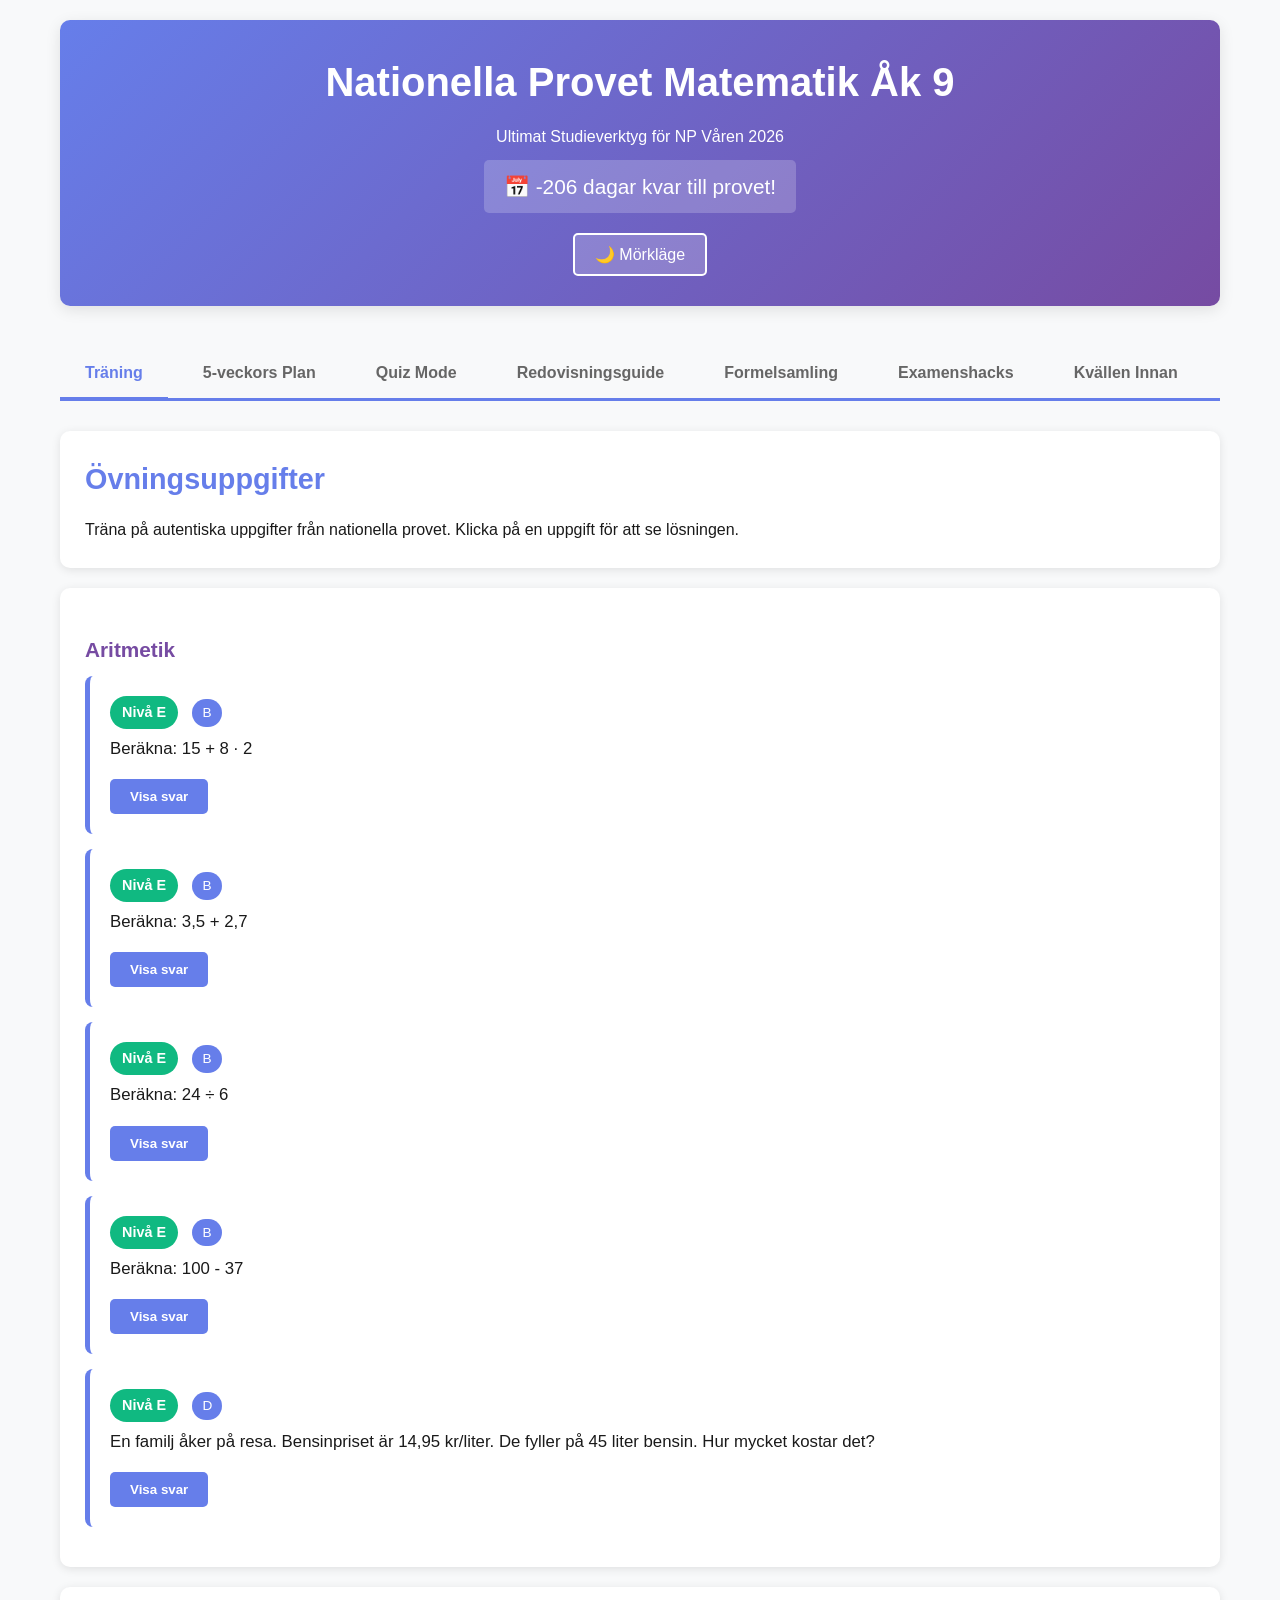
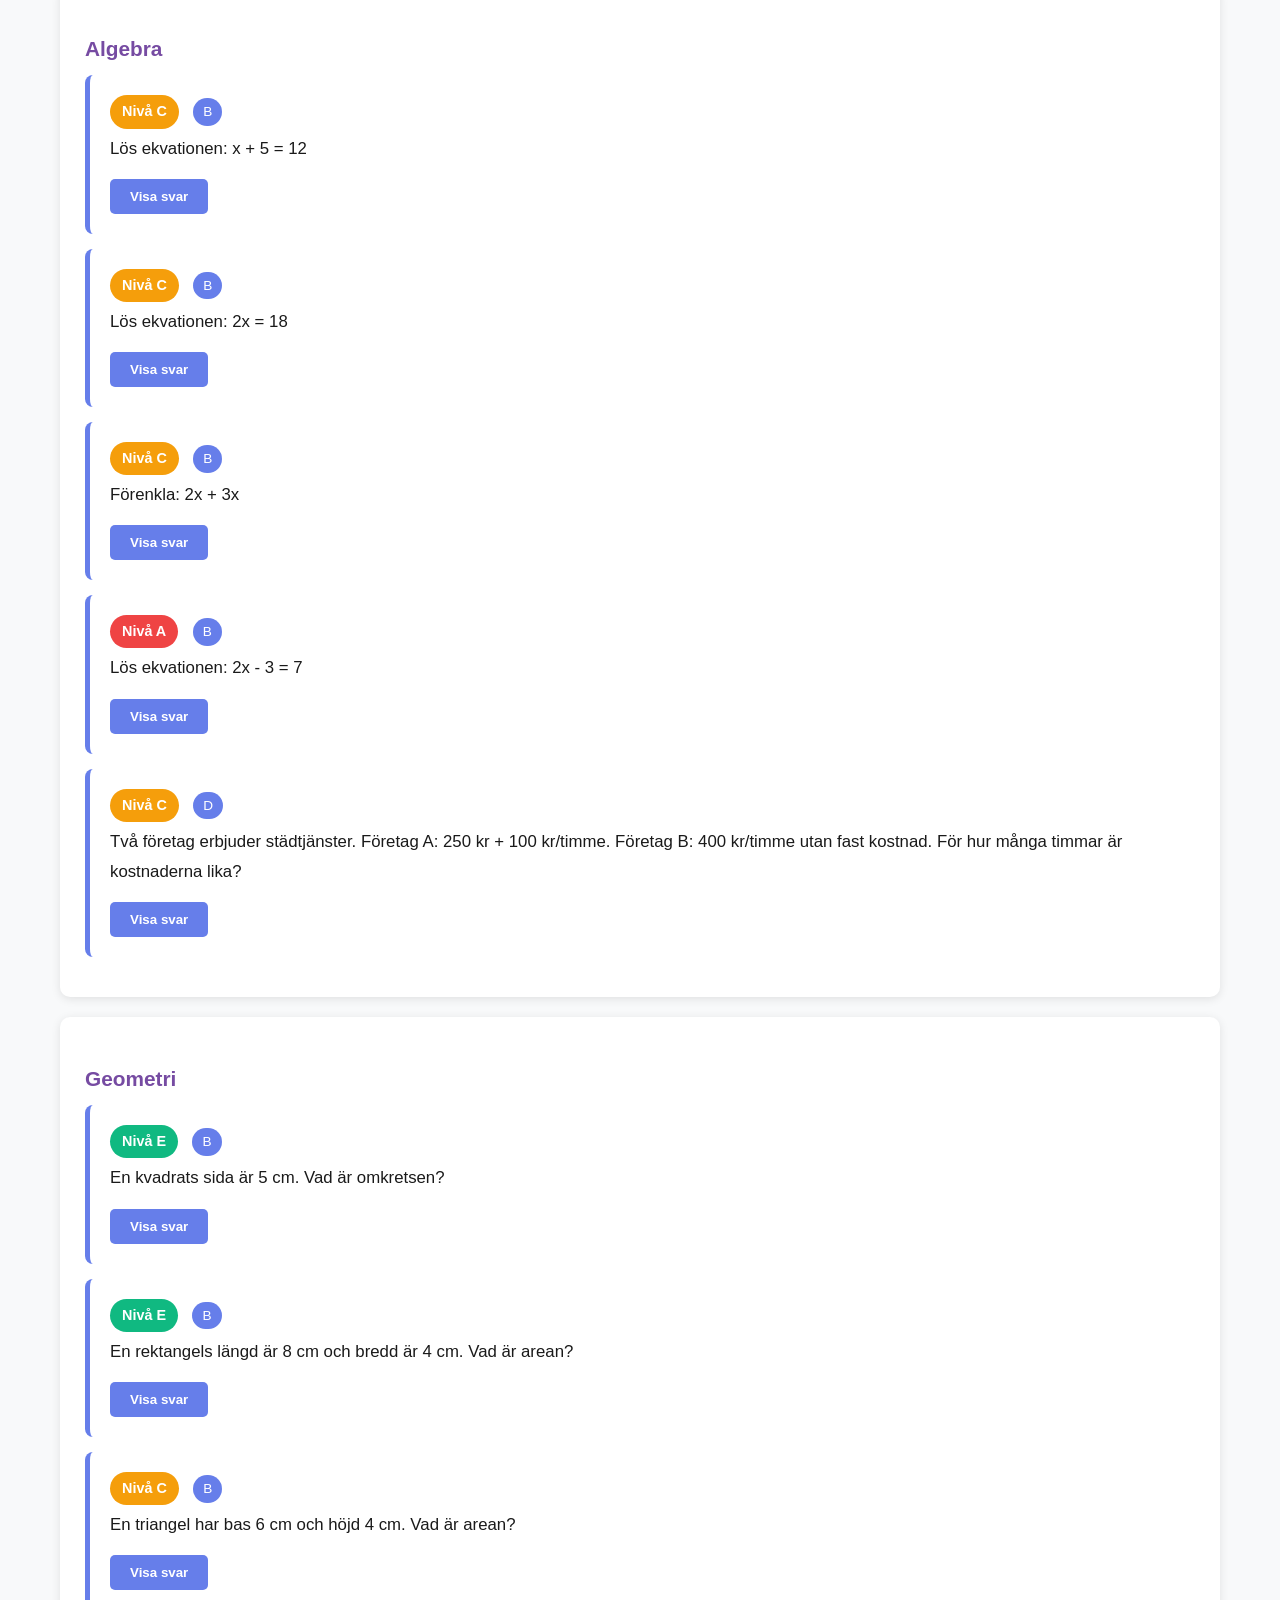
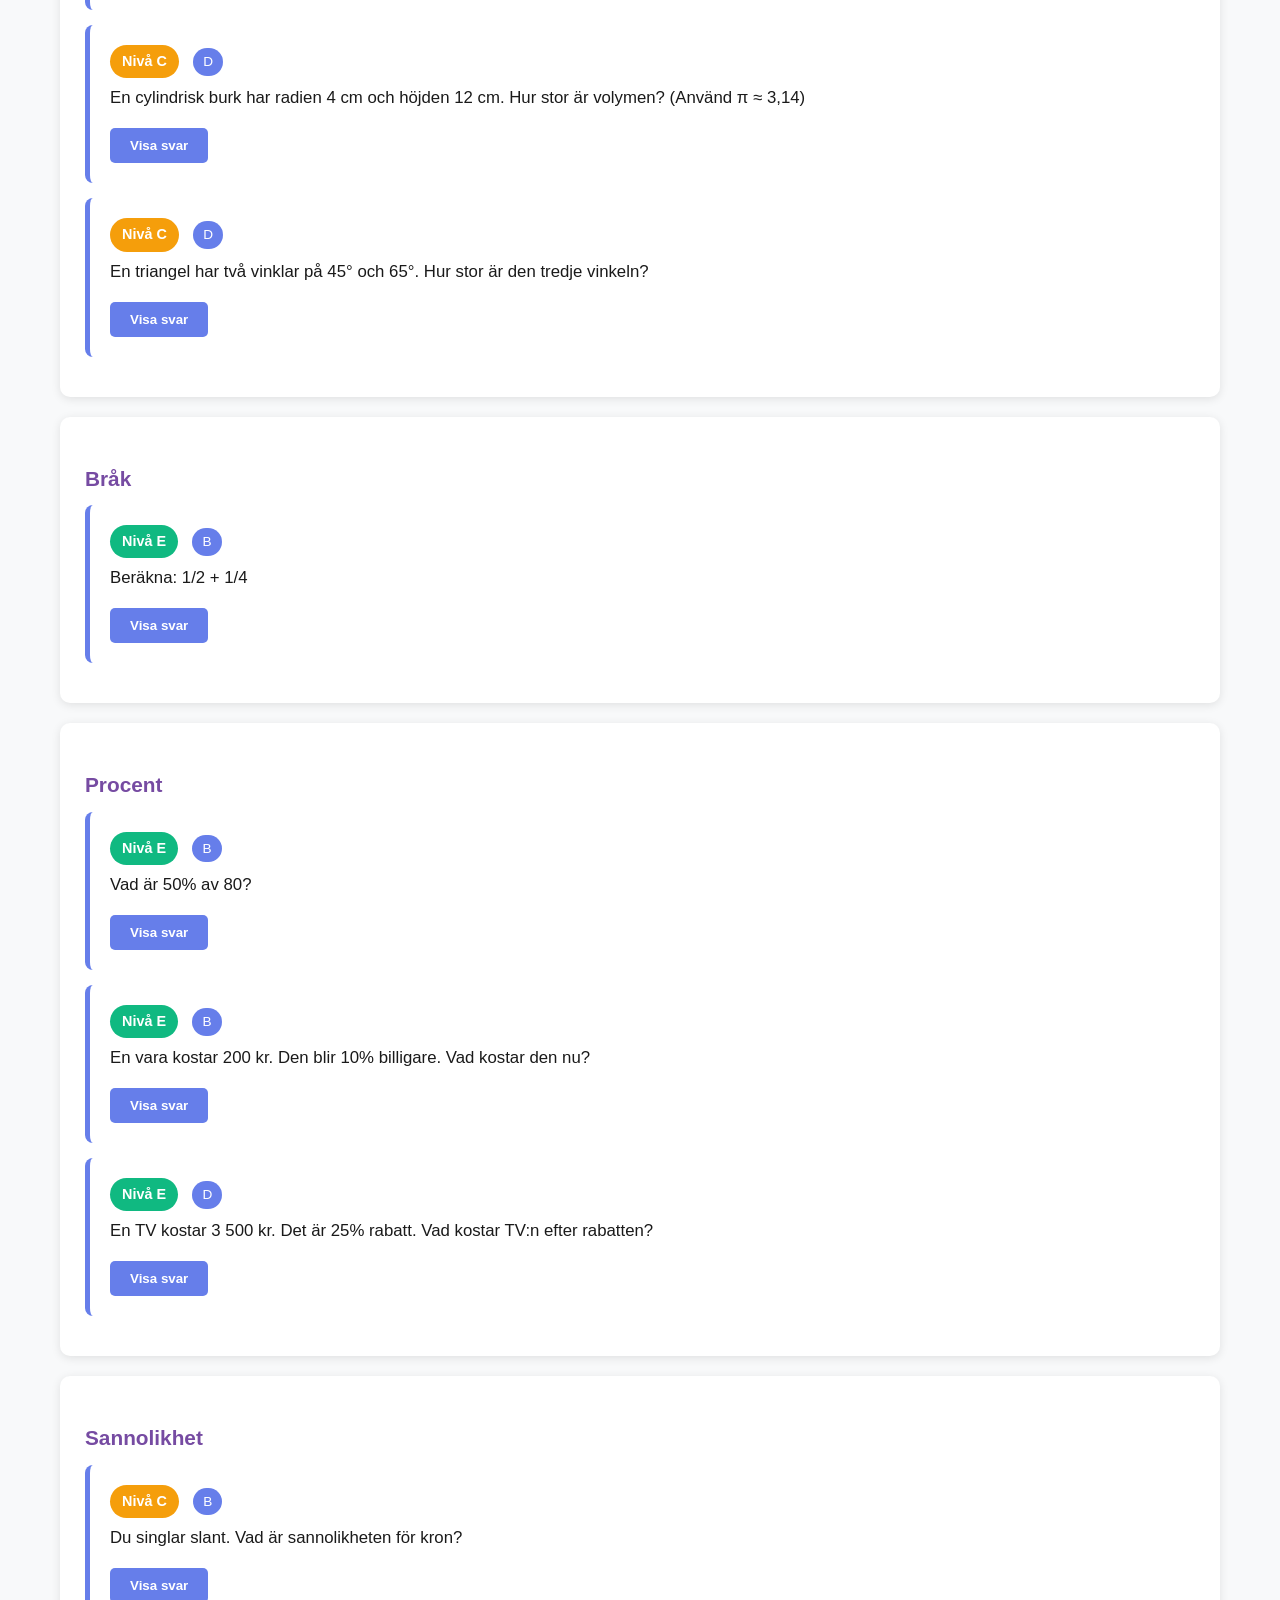
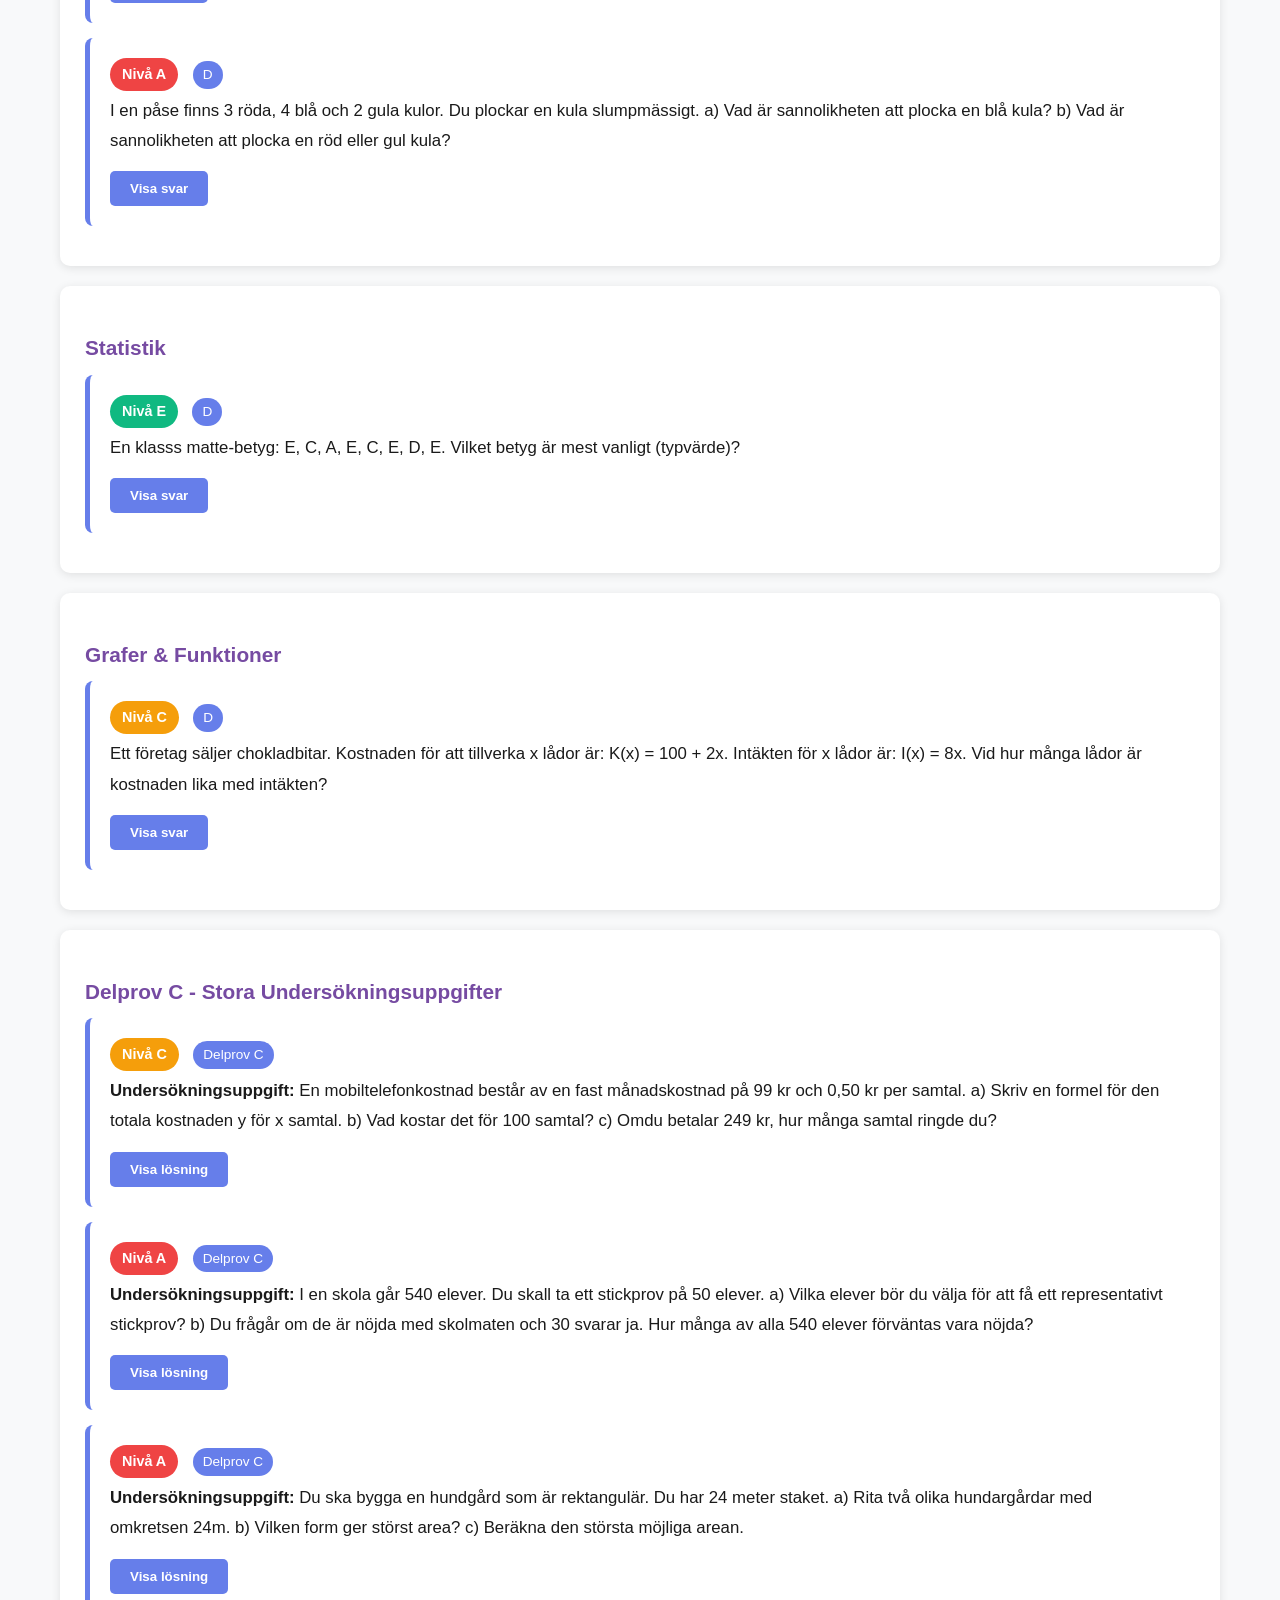
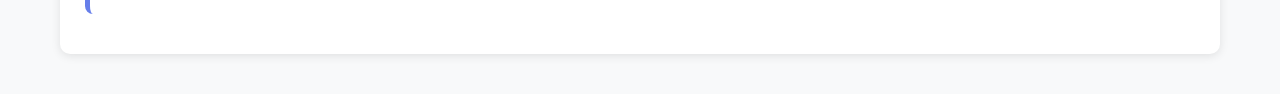
==== index.html @ 1f4bb0c4 "Add NP Matte Åk 9 study tools for GitHub Pages Three interactive HTML tools for national math exam p" ====
<!DOCTYPE html>
<html lang="sv">
<head>
    <meta charset="UTF-8">
    <meta name="viewport" content="width=device-width, initial-scale=1.0">
    <title>Nationella Provet Matematik Åk 9 - Ultimat Studieverktyg</title>
    <style>
        * {
            margin: 0;
            padding: 0;
            box-sizing: border-box;
        }

        body {
            font-family: 'Segoe UI', Tahoma, Geneva, Verdana, sans-serif;
            line-height: 1.6;
            transition: background-color 0.3s, color 0.3s;
            background-color: #f8f9fa;
            color: #1a1a1a;
        }

        body.dark-mode {
            background-color: #1a1a1a;
            color: #f8f9fa;
        }

        .container {
            max-width: 1200px;
            margin: 0 auto;
            padding: 20px;
        }

        header {
            text-align: center;
            margin-bottom: 40px;
            padding: 30px 20px;
            background: linear-gradient(135deg, #667eea 0%, #764ba2 100%);
            color: white;
            border-radius: 10px;
            box-shadow: 0 4px 15px rgba(0,0,0,0.1);
        }

        header h1 {
            font-size: 2.5em;
            margin-bottom: 10px;
        }

        header .countdown {
            font-size: 1.3em;
            margin-top: 10px;
            background: rgba(255,255,255,0.2);
            padding: 10px 20px;
            border-radius: 5px;
            display: inline-block;
        }

        .header-controls {
            margin-top: 20px;
            display: flex;
            justify-content: center;
            gap: 20px;
            flex-wrap: wrap;
        }

        .theme-toggle {
            background: rgba(255,255,255,0.2);
            border: 2px solid white;
            color: white;
            padding: 10px 20px;
            border-radius: 5px;
            cursor: pointer;
            font-size: 1em;
            transition: background 0.3s;
        }

        .theme-toggle:hover {
            background: rgba(255,255,255,0.3);
        }

        .tab-container {
            display: flex;
            flex-wrap: wrap;
            gap: 10px;
            margin-bottom: 30px;
            border-bottom: 3px solid #667eea;
            padding-bottom: 0;
        }

        .tab-button {
            padding: 15px 25px;
            border: none;
            background: transparent;
            cursor: pointer;
            font-size: 1em;
            font-weight: 600;
            color: #666;
            border-bottom: 4px solid transparent;
            transition: all 0.3s;
            position: relative;
            bottom: -3px;
        }

        .tab-button:hover {
            color: #667eea;
        }

        .tab-button.active {
            color: #667eea;
            border-bottom-color: #667eea;
        }

        body.dark-mode .tab-button {
            color: #aaa;
        }

        body.dark-mode .tab-button:hover {
            color: #9fa5ff;
        }

        body.dark-mode .tab-button.active {
            color: #9fa5ff;
            border-bottom-color: #9fa5ff;
        }

        .tab-content {
            display: none;
            animation: fadeIn 0.3s;
        }

        .tab-content.active {
            display: block;
        }

        @keyframes fadeIn {
            from { opacity: 0; }
            to { opacity: 1; }
        }

        .card {
            background: white;
            border-radius: 10px;
            padding: 25px;
            margin-bottom: 20px;
            box-shadow: 0 2px 10px rgba(0,0,0,0.1);
            transition: transform 0.3s, box-shadow 0.3s;
        }

        body.dark-mode .card {
            background: #2a2a2a;
            box-shadow: 0 2px 10px rgba(0,0,0,0.3);
        }

        .card:hover {
            transform: translateY(-2px);
            box-shadow: 0 4px 15px rgba(0,0,0,0.15);
        }

        .card h2 {
            margin-top: 0;
            margin-bottom: 15px;
            color: #667eea;
            font-size: 1.8em;
        }

        body.dark-mode .card h2 {
            color: #9fa5ff;
        }

        .card h3 {
            margin-top: 20px;
            margin-bottom: 10px;
            color: #764ba2;
            font-size: 1.3em;
        }

        body.dark-mode .card h3 {
            color: #b89eff;
        }

        .level-e {
            border-left: 5px solid #10b981;
            background: linear-gradient(to right, rgba(16,185,129,0.05), transparent);
        }

        .level-c {
            border-left: 5px solid #f59e0b;
            background: linear-gradient(to right, rgba(245,158,11,0.05), transparent);
        }

        .level-a {
            border-left: 5px solid #ef4444;
            background: linear-gradient(to right, rgba(239,68,68,0.05), transparent);
        }

        body.dark-mode .level-e {
            background: linear-gradient(to right, rgba(16,185,129,0.15), transparent);
        }

        body.dark-mode .level-c {
            background: linear-gradient(to right, rgba(245,158,11,0.15), transparent);
        }

        body.dark-mode .level-a {
            background: linear-gradient(to right, rgba(239,68,68,0.15), transparent);
        }

        .level-badge {
            display: inline-block;
            padding: 5px 12px;
            border-radius: 20px;
            font-weight: bold;
            font-size: 0.9em;
            margin-right: 10px;
            margin-bottom: 5px;
        }

        .badge-e {
            background: #10b981;
            color: white;
        }

        .badge-c {
            background: #f59e0b;
            color: white;
        }

        .badge-a {
            background: #ef4444;
            color: white;
        }

        .badge-topic {
            display: inline-block;
            padding: 3px 10px;
            border-radius: 15px;
            font-size: 0.85em;
            background: #667eea;
            color: white;
            margin-right: 8px;
            margin-bottom: 5px;
        }

        .accordion-header {
            cursor: pointer;
            padding: 15px;
            background: #f0f0f0;
            border-radius: 8px;
            font-weight: 600;
            display: flex;
            justify-content: space-between;
            align-items: center;
            transition: background 0.3s;
            user-select: none;
        }

        body.dark-mode .accordion-header {
            background: #333;
        }

        .accordion-header:hover {
            background: #e0e0e0;
        }

        body.dark-mode .accordion-header:hover {
            background: #444;
        }

        .accordion-icon {
            transition: transform 0.3s;
        }

        .accordion-icon.open {
            transform: rotate(180deg);
        }

        .accordion-content {
            max-height: 0;
            overflow: hidden;
            transition: max-height 0.3s ease-out;
            padding: 0 15px;
        }

        .accordion-content.open {
            max-height: 2000px;
            padding: 15px;
        }

        .question-card {
            background: white;
            border-radius: 8px;
            padding: 20px;
            margin-bottom: 15px;
            border-left: 5px solid #667eea;
        }

        body.dark-mode .question-card {
            background: #2a2a2a;
        }

        .question-text {
            font-size: 1.05em;
            margin-bottom: 15px;
            line-height: 1.8;
        }

        .reveal-btn {
            background: #667eea;
            color: white;
            border: none;
            padding: 10px 20px;
            border-radius: 5px;
            cursor: pointer;
            font-weight: 600;
            transition: background 0.3s;
        }

        .reveal-btn:hover {
            background: #764ba2;
        }

        .hidden-answer {
            display: none;
            margin-top: 15px;
            padding: 15px;
            background: #f0f0f0;
            border-radius: 8px;
            border-left: 4px solid #10b981;
        }

        body.dark-mode .hidden-answer {
            background: #333;
        }

        .hidden-answer.visible {
            display: block;
        }

        .hidden-answer h4 {
            color: #10b981;
            margin-bottom: 10px;
        }

        .comparison-grid {
            display: grid;
            grid-template-columns: 1fr 1fr;
            gap: 20px;
            margin: 20px 0;
        }

        @media (max-width: 768px) {
            .comparison-grid {
                grid-template-columns: 1fr;
            }
        }

        .good-answer {
            border: 2px solid #10b981;
            padding: 15px;
            border-radius: 8px;
            background: rgba(16,185,129,0.05);
        }

        body.dark-mode .good-answer {
            background: rgba(16,185,129,0.15);
        }

        .bad-answer {
            border: 2px solid #ef4444;
            padding: 15px;
            border-radius: 8px;
            background: rgba(239,68,68,0.05);
        }

        body.dark-mode .bad-answer {
            background: rgba(239,68,68,0.15);
        }

        .good-answer h4 {
            color: #10b981;
            margin-bottom: 10px;
        }

        .bad-answer h4 {
            color: #ef4444;
            margin-bottom: 10px;
        }

        .quiz-mode {
            background: white;
            border-radius: 10px;
            padding: 30px;
            max-width: 800px;
            margin: 0 auto;
        }

        body.dark-mode .quiz-mode {
            background: #2a2a2a;
        }

        .quiz-controls {
            display: flex;
            gap: 15px;
            margin-bottom: 30px;
            flex-wrap: wrap;
        }

        .btn {
            padding: 12px 25px;
            border: none;
            border-radius: 5px;
            cursor: pointer;
            font-weight: 600;
            transition: all 0.3s;
        }

        .btn-primary {
            background: #667eea;
            color: white;
        }

        .btn-primary:hover {
            background: #764ba2;
        }

        .btn-secondary {
            background: #f59e0b;
            color: white;
        }

        .btn-secondary:hover {
            background: #d97706;
        }

        .btn-success {
            background: #10b981;
            color: white;
        }

        .btn-success:hover {
            background: #059669;
        }

        .btn-danger {
            background: #ef4444;
            color: white;
        }

        .btn-danger:hover {
            background: #dc2626;
        }

        .study-plan-day {
            background: white;
            border-radius: 8px;
            padding: 20px;
            margin-bottom: 15px;
            border-left: 4px solid #667eea;
            cursor: pointer;
            transition: all 0.3s;
        }

        body.dark-mode .study-plan-day {
            background: #2a2a2a;
        }

        .study-plan-day:hover {
            transform: translateX(5px);
            box-shadow: 0 2px 10px rgba(0,0,0,0.1);
        }

        .study-plan-day.today {
            border-left-color: #10b981;
            background: rgba(16,185,129,0.05);
        }

        body.dark-mode .study-plan-day.today {
            background: rgba(16,185,129,0.15);
        }

        .day-header {
            display: flex;
            justify-content: space-between;
            align-items: center;
            margin-bottom: 10px;
        }

        .day-date {
            font-weight: 600;
            color: #667eea;
            font-size: 1.1em;
        }

        .day-duration {
            background: #f59e0b;
            color: white;
            padding: 3px 10px;
            border-radius: 15px;
            font-size: 0.9em;
        }

        .day-tasks {
            color: #666;
            margin-top: 10px;
            line-height: 1.6;
        }

        body.dark-mode .day-tasks {
            color: #aaa;
        }

        .formula-card {
            background: white;
            border-radius: 8px;
            padding: 15px;
            border-left: 4px solid #667eea;
            margin-bottom: 15px;
        }

        body.dark-mode .formula-card {
            background: #2a2a2a;
        }

        .formula-name {
            font-weight: bold;
            color: #667eea;
            margin-bottom: 8px;
            font-size: 1.1em;
        }

        .formula-text {
            font-family: 'Courier New', monospace;
            background: #f0f0f0;
            padding: 10px;
            border-radius: 5px;
            margin: 10px 0;
        }

        body.dark-mode .formula-text {
            background: #333;
        }

        .tips-section {
            background: #fef3c7;
            border-left: 4px solid #f59e0b;
            padding: 15px;
            border-radius: 8px;
            margin-bottom: 15px;
        }

        body.dark-mode .tips-section {
            background: rgba(245,158,11,0.1);
        }

        .tips-section h4 {
            color: #b45309;
            margin-bottom: 8px;
        }

        .tips-section li {
            margin-left: 20px;
            margin-bottom: 8px;
        }

        .progress-bar {
            width: 100%;
            height: 30px;
            background: #e5e7eb;
            border-radius: 15px;
            overflow: hidden;
            margin: 20px 0;
        }

        body.dark-mode .progress-bar {
            background: #444;
        }

        .progress-fill {
            height: 100%;
            background: linear-gradient(90deg, #10b981, #667eea);
            display: flex;
            align-items: center;
            justify-content: center;
            color: white;
            font-weight: 600;
            font-size: 0.9em;
            transition: width 0.3s;
        }

        .example-box {
            background: #eff6ff;
            border-left: 4px solid #667eea;
            padding: 15px;
            border-radius: 8px;
            margin: 15px 0;
        }

        body.dark-mode .example-box {
            background: rgba(102,126,234,0.1);
        }

        .example-box h5 {
            color: #667eea;
            margin-bottom: 10px;
        }

        .quiz-score {
            text-align: center;
            padding: 30px;
            background: white;
            border-radius: 10px;
            margin-top: 30px;
        }

        body.dark-mode .quiz-score {
            background: #2a2a2a;
        }

        .quiz-score h3 {
            font-size: 2em;
            color: #667eea;
            margin-bottom: 20px;
        }

        .score-circle {
            width: 150px;
            height: 150px;
            border-radius: 50%;
            background: linear-gradient(135deg, #667eea 0%, #764ba2 100%);
            color: white;
            display: flex;
            align-items: center;
            justify-content: center;
            font-size: 3em;
            font-weight: bold;
            margin: 0 auto 20px;
        }

        @media (max-width: 768px) {
            header h1 {
                font-size: 1.8em;
            }

            .tab-button {
                padding: 12px 15px;
                font-size: 0.9em;
            }

            .card {
                padding: 15px;
            }
        }

        .hidden {
            display: none !important;
        }
    </style>
</head>
<body>
    <div class="container">
        <header>
            <h1>Nationella Provet Matematik Åk 9</h1>
            <p>Ultimat Studieverktyg för NP Våren 2026</p>
            <div class="countdown" id="countdown"></div>
            <div class="header-controls">
                <button class="theme-toggle" onclick="toggleTheme()">🌙 Mörkläge</button>
            </div>
        </header>

        <div class="tab-container">
            <button class="tab-button active" onclick="switchTab('practice')">Träning</button>
            <button class="tab-button" onclick="switchTab('plan')">5-veckors Plan</button>
            <button class="tab-button" onclick="switchTab('quiz')">Quiz Mode</button>
            <button class="tab-button" onclick="switchTab('solutions')">Redovisningsguide</button>
            <button class="tab-button" onclick="switchTab('formulas')">Formelsamling</button>
            <button class="tab-button" onclick="switchTab('hacks')">Examenshacks</button>
            <button class="tab-button" onclick="switchTab('nightbefore')">Kvällen Innan</button>
        </div>

        <!-- PRACTICE TAB -->
        <div id="practice" class="tab-content active">
            <div class="card">
                <h2>Övningsuppgifter</h2>
                <p>Träna på autentiska uppgifter från nationella provet. Klicka på en uppgift för att se lösningen.</p>
            </div>

            <div id="practiceQuestions"></div>
        </div>

        <!-- STUDY PLAN TAB -->
        <div id="plan" class="tab-content">
            <div class="card">
                <h2>5-Veckors Studieplan</h2>
                <p>Din personaliserade väg till examen. Dagens dag är markerad i grönt. Klicka på en dag för detaljer.</p>
            </div>
            <div id="studyPlan"></div>
        </div>

        <!-- QUIZ TAB -->
        <div id="quiz" class="tab-content">
            <div class="quiz-mode">
                <h2>Quiz Mode</h2>
                <p>Testa dina kunskaper under examenslika förhållanden. Välj vilken typ av delprov du vill träna på:</p>
                <div class="quiz-controls">
                    <button class="btn btn-primary" onclick="startQuiz('delB')">Delprov B (15 frågor, ingen kalkylator)</button>
                    <button class="btn btn-secondary" onclick="startQuiz('delC')">Delprov C (3 stora problem)</button>
                    <button class="btn btn-danger" onclick="startQuiz('delD')">Delprov D (10 problem, kalkylator)</button>
                </div>
                <div id="quizContainer"></div>
            </div>
        </div>

        <!-- SOLUTIONS GUIDE TAB -->
        <div id="solutions" class="tab-content">
            <div class="card">
                <h2>Redovisningsguide - Så Skriver Du Rätt Svar</h2>
                <p>Läs hur du ska presentera dina lösningar för att få full poäng. Fokus på struktur och klarhet!</p>
            </div>
            <div id="solutionsContent"></div>
        </div>

        <!-- FORMULAS TAB -->
        <div id="formulas" class="tab-content">
            <div class="card">
                <h2>Formelsamling</h2>
                <p>Viktiga formler och samband. Klicka på en formel för att se en exempel-uppgift.</p>
            </div>
            <div id="formulasContent"></div>
        </div>

        <!-- HACKS TAB -->
        <div id="hacks" class="tab-content">
            <div class="card">
                <h2>Examenshacks - Smarta Strategier Under Provet</h2>
                <p>Tricks och knep för att maximera dina poäng även när du inte kan lösa allt.</p>
            </div>
            <div id="hacksContent"></div>
        </div>

        <!-- NIGHT BEFORE TAB -->
        <div id="nightbefore" class="tab-content">
            <div class="card">
                <h2>Kvällen Innan Provet</h2>
                <p>Fokuserad uppvärmning och mental förberedelse för maximal prestanda.</p>
            </div>
            <div id="nightBeforeContent"></div>
        </div>
    </div>

    <script>
        // ===== THEME TOGGLE =====
        let currentTheme = 'light';
        function toggleTheme() {
            document.body.classList.toggle('dark-mode');
            currentTheme = document.body.classList.contains('dark-mode') ? 'dark' : 'light';
        }

        // ===== TAB SWITCHING =====
        function switchTab(tabName) {
            document.querySelectorAll('.tab-content').forEach(tab => {
                tab.classList.remove('active');
            });
            document.querySelectorAll('.tab-button').forEach(btn => {
                btn.classList.remove('active');
            });

            document.getElementById(tabName).classList.add('active');
            event.target.classList.add('active');
        }

        // ===== COUNTDOWN =====
        function updateCountdown() {
            const examDate = new Date('2026-05-13');
            const today = new Date();
            const daysLeft = Math.ceil((examDate - today) / (1000 * 60 * 60 * 24));
            document.getElementById('countdown').innerHTML = `📅 ${daysLeft} dagar kvar till provet!`;
        }

        updateCountdown();

        // ===== ACCORDION TOGGLE =====
        function toggleAccordion(element) {
            const header = element;
            const content = header.nextElementSibling;
            const icon = header.querySelector('.accordion-icon');

            content.classList.toggle('open');
            icon.classList.toggle('open');
        }

        // ===== REVEAL ANSWER =====
        function revealAnswer(questionId) {
            const answer = document.getElementById('answer-' + questionId);
            answer.classList.toggle('visible');
        }

        // ===== PRACTICE QUESTIONS DATA =====
        const practiceQuestions = [
            // DELPROV B (no calculator)
            { id: 'b1', type: 'B', level: 'E', topic: 'Aritmetik', question: 'Beräkna: 15 + 8 · 2', answer: '15 + 16 = 31' },
            { id: 'b2', type: 'B', level: 'E', topic: 'Aritmetik', question: 'Beräkna: 3,5 + 2,7', answer: '6,2' },
            { id: 'b3', type: 'B', level: 'E', topic: 'Aritmetik', question: 'Beräkna: 24 ÷ 6', answer: '4' },
            { id: 'b4', type: 'B', level: 'E', topic: 'Bråk', question: 'Beräkna: 1/2 + 1/4', answer: '3/4' },
            { id: 'b5', type: 'B', level: 'E', topic: 'Procent', question: 'Vad är 50% av 80?', answer: '40' },
            { id: 'b6', type: 'B', level: 'C', topic: 'Algebra', question: 'Lös ekvationen: x + 5 = 12', answer: 'x = 7' },
            { id: 'b7', type: 'B', level: 'C', topic: 'Algebra', question: 'Lös ekvationen: 2x = 18', answer: 'x = 9' },
            { id: 'b8', type: 'B', level: 'E', topic: 'Geometri', question: 'En kvadrats sida är 5 cm. Vad är omkretsen?', answer: '20 cm' },
            { id: 'b9', type: 'B', level: 'E', topic: 'Geometri', question: 'En rektangels längd är 8 cm och bredd är 4 cm. Vad är arean?', answer: '32 cm²' },
            { id: 'b10', type: 'B', level: 'C', topic: 'Sannolikhet', question: 'Du singlar slant. Vad är sannolikheten för kron?', answer: '1/2 eller 50%' },
            { id: 'b11', type: 'B', level: 'E', topic: 'Aritmetik', question: 'Beräkna: 100 - 37', answer: '63' },
            { id: 'b12', type: 'B', level: 'C', topic: 'Algebra', question: 'Förenkla: 2x + 3x', answer: '5x' },
            { id: 'b13', type: 'B', level: 'A', topic: 'Algebra', question: 'Lös ekvationen: 2x - 3 = 7', answer: 'x = 5' },
            { id: 'b14', type: 'B', level: 'E', topic: 'Procent', question: 'En vara kostar 200 kr. Den blir 10% billigare. Vad kostar den nu?', answer: '180 kr' },
            { id: 'b15', type: 'B', level: 'C', topic: 'Geometri', question: 'En triangel har bas 6 cm och höjd 4 cm. Vad är arean?', answer: '12 cm²' },
            // DELPROV C (large investigation tasks)
            { id: 'c1', type: 'C', level: 'C', topic: 'Algebra & Grafer', question: 'En mobiltelefonkostnad består av en fast månadskostnad på 99 kr och 0,50 kr per samtal. a) Skriv en formel för den totala kostnaden y för x samtal. b) Vad kostar det för 100 samtal? c) Omdu betalar 249 kr, hur många samtal ringde du?', answer: 'a) y = 99 + 0,50x  b) 149 kr  c) 300 samtal' },
            { id: 'c2', type: 'C', level: 'A', topic: 'Statistik & Sannolikhet', question: 'I en skola går 540 elever. Du skall ta ett stickprov på 50 elever. a) Vilka elever bör du välja för att få ett representativt stickprov? b) Du frågår om de är nöjda med skolmaten och 30 svarar ja. Hur många av alla 540 elever förväntas vara nöjda?', answer: 'a) Slumpmässigt urval (t.ex. var tionde elev)  b) 324 elever (30/50 = 60%, 60% av 540)' },
            { id: 'c3', type: 'C', level: 'A', topic: 'Geometri & Problemlösning', question: 'Du ska bygga en hundgård som är rektangulär. Du har 24 meter staket. a) Rita två olika hundar­gårdar med omkretsen 24m. b) Vilken form ger störst area? c) Beräkna den största möjliga arean.', answer: 'a) T.ex. 8×4 och 6×6  b) Kvadraten (6×6)  c) 36 m²' },
            // DELPROV D (with calculator, full solutions required)
            { id: 'd1', type: 'D', level: 'E', topic: 'Aritmetik', question: 'En familj åker på resa. Bensinpriset är 14,95 kr/liter. De fyller på 45 liter bensin. Hur mycket kostar det?', answer: 'Lösning: 14,95 × 45 = 672,75 kr' },
            { id: 'd2', type: 'D', level: 'E', topic: 'Procent', question: 'En TV kostar 3 500 kr. Det är 25% rabatt. Vad kostar TV:n efter rabatten?', answer: 'Lösning: 25% av 3500 = 875 kr. 3500 - 875 = 2625 kr' },
            { id: 'd3', type: 'D', level: 'C', topic: 'Algebra', question: 'Två företag erbjuder städtjänster. Företag A: 250 kr + 100 kr/timme. Företag B: 400 kr/timme utan fast kostnad. För hur många timmar är kostnaderna lika?', answer: 'Ekvation: 250 + 100x = 400x. 250 = 300x. x ≈ 0,83 timmar' },
            { id: 'd4', type: 'D', level: 'C', topic: 'Geometri', question: 'En cylindrisk burk har radien 4 cm och höjden 12 cm. Hur stor är volymen? (Använd π ≈ 3,14)', answer: 'V = π·r²·h = 3,14 × 4² × 12 = 3,14 × 16 × 12 = 602,88 cm³' },
            { id: 'd5', type: 'D', level: 'A', topic: 'Sannolikhet', question: 'I en påse finns 3 röda, 4 blå och 2 gula kulor. Du plockar en kula slumpmässigt. a) Vad är sannolikheten att plocka en blå kula? b) Vad är sannolikheten att plocka en röd eller gul kula?', answer: 'a) P(blå) = 4/9 ≈ 0,44  b) P(röd eller gul) = 5/9 ≈ 0,56' },
            { id: 'd6', type: 'D', level: 'C', topic: 'Grafer & Funktioner', question: 'Ett företag säljer chokladbitar. Kostnaden för att tillverka x lådor är: K(x) = 100 + 2x. Intäkten för x lådor är: I(x) = 8x. Vid hur många lådor är kostnaden lika med intäkten?', answer: '100 + 2x = 8x. 100 = 6x. x ≈ 16,67 lådor (eller 17 för praktisk tillämpning)' },
            { id: 'd7', type: 'D', level: 'E', topic: 'Statistik', question: 'En klasss matte-betyg: E, C, A, E, C, E, D, E. Vilket betyg är mest vanligt (typvärde)?', answer: 'Typvärde = E (förekommer 4 gånger)' },
            { id: 'd8', type: 'D', level: 'C', topic: 'Bråk & Procent', question: 'En dryck innehåller 2/5 juice och resten är vatten. Hur många procent är juice?', answer: '2/5 = 0,4 = 40%' },
            { id: 'd9', type: 'D', level: 'A', topic: 'Algebra & Ekvationer', question: 'Lös ekvationen: x² - 5x + 6 = 0', answer: 'Faktorisering: (x - 2)(x - 3) = 0. Lösning: x = 2 eller x = 3' },
            { id: 'd10', type: 'D', level: 'C', topic: 'Geometri', question: 'En triangel har två vinklar på 45° och 65°. Hur stor är den tredje vinkeln?', answer: '180° - 45° - 65° = 70°' }
        ];

        // Render practice questions
        function renderPracticeQuestions() {
            const container = document.getElementById('practiceQuestions');
            let html = '';

            const topics = ['Aritmetik', 'Algebra', 'Geometri', 'Bråk', 'Procent', 'Sannolikhet', 'Statistik', 'Grafer & Funktioner'];

            topics.forEach(topic => {
                const topicQuestions = practiceQuestions.filter(q => q.topic === topic && q.type !== 'C');

                if (topicQuestions.length > 0) {
                    html += `<div class="card">
                        <h3>${topic}</h3>`;

                    topicQuestions.forEach(q => {
                        const levelClass = `badge-${q.level.toLowerCase()}`;
                        html += `<div class="question-card level-${q.level.toLowerCase()}">
                            <div style="display: flex; justify-content: space-between; align-items: start;">
                                <div style="flex: 1;">
                                    <div>
                                        <span class="level-badge ${levelClass}">Nivå ${q.level}</span>
                                        <span class="badge-topic">${q.type}</span>
                                    </div>
                                    <p class="question-text">${q.question}</p>
                                </div>
                            </div>
                            <button class="reveal-btn" onclick="revealAnswer('${q.id}')">Visa svar</button>
                            <div class="hidden-answer" id="answer-${q.id}">
                                <h4>Svar:</h4>
                                <p>${q.answer}</p>
                            </div>
                        </div>`;
                    });

                    html += '</div>';
                }
            });

            // Add Delprov C
            html += '<div class="card"><h3>Delprov C - Stora Undersökningsuppgifter</h3>';
            practiceQuestions.filter(q => q.type === 'C').forEach(q => {
                const levelClass = `badge-${q.level.toLowerCase()}`;
                html += `<div class="question-card level-${q.level.toLowerCase()}">
                    <div>
                        <span class="level-badge ${levelClass}">Nivå ${q.level}</span>
                        <span class="badge-topic">Delprov C</span>
                    </div>
                    <p class="question-text"><strong>Undersökningsuppgift:</strong> ${q.question}</p>
                    <button class="reveal-btn" onclick="revealAnswer('${q.id}')">Visa lösning</button>
                    <div class="hidden-answer" id="answer-${q.id}">
                        <h4>Lösning:</h4>
                        <p>${q.answer}</p>
                    </div>
                </div>`;
            });
            html += '</div>';

            container.innerHTML = html;
        }

        renderPracticeQuestions();

        // ===== STUDY PLAN =====
        function renderStudyPlan() {
            const container = document.getElementById('studyPlan');
            const startDate = new Date('2026-04-07');
            const endDate = new Date('2026-05-10');
            const today = new Date('2026-04-05');

            const plan = [
                { date: '2026-04-07', duration: '30 min', tasks: 'Delprov B: Aritmetik & Procent (frågor B1-B5)' },
                { date: '2026-04-08', duration: '30 min', tasks: 'Delprov B: Algebra (frågor B6-B7)' },
                { date: '2026-04-09', duration: '30 min', tasks: 'Delprov B: Geometri (frågor B8-B9)' },
                { date: '2026-04-10', duration: 'vila', tasks: 'Lätt repetition, sammanfattning vecka 1' },
                { date: '2026-04-11', duration: '30 min', tasks: 'Delprov B: Sannolikhet & blandade (B10-B15)' },
                { date: '2026-04-12', duration: '30 min', tasks: 'Formelsamling: Alla formler, 5 min per formel' },
                { date: '2026-04-13', duration: 'vila', tasks: 'Vila & mental fokus' },
                { date: '2026-04-14', duration: '45 min', tasks: 'Delprov C: Första undersökning (C1)' },
                { date: '2026-04-15', duration: '45 min', tasks: 'Delprov C: Andra undersökning (C2)' },
                { date: '2026-04-16', duration: '45 min', tasks: 'Delprov C: Tredje undersökning (C3)' },
                { date: '2026-04-17', duration: 'vila', tasks: 'Sammanfattning vecka 2' },
                { date: '2026-04-18', duration: '45 min', tasks: 'Delprov D: Problem 1-3 (D1, D2, D3)' },
                { date: '2026-04-19', duration: '45 min', tasks: 'Delprov D: Problem 4-6 (D4, D5, D6)' },
                { date: '2026-04-20', duration: 'vila', tasks: 'Vila' },
                { date: '2026-04-21', duration: '45 min', tasks: 'Delprov D: Problem 7-10 (D7-D10)' },
                { date: '2026-04-22', duration: '45 min', tasks: 'Redovisningsguide: Studera 5 exempel' },
                { date: '2026-04-23', duration: '45 min', tasks: 'Quiz Mode: Delprov B (15 frågor)' },
                { date: '2026-04-24', duration: 'vila', tasks: 'Sammanfattning vecka 3' },
                { date: '2026-04-25', duration: '60 min', tasks: 'Quiz Mode: Delprov C & D blandat' },
                { date: '2026-04-26', duration: '60 min', tasks: 'Svåra frågor: Fokus på nivå A-uppgifter' },
                { date: '2026-04-27', duration: '60 min', tasks: 'Examenshacks: Läs alla strategier' },
                { date: '2026-04-28', duration: 'vila', tasks: 'Vila' },
                { date: '2026-04-29', duration: '60 min', tasks: 'Fullständig test: Simulera hela provet Delprov B' },
                { date: '2026-04-30', duration: '60 min', tasks: 'Fullständig test: Simulera Delprov C & D' },
                { date: '2026-05-01', duration: '60 min', tasks: 'Granskning: Gör alla misstag igen, förstå varför' },
                { date: '2026-05-02', duration: 'vila', tasks: 'Sammanfattning vecka 4' },
                { date: '2026-05-03', duration: '60 min', tasks: 'Fokus på svaga områden från tidigare test' },
                { date: '2026-05-04', duration: '60 min', tasks: 'Snabbar räkning: Träna mental matematik' },
                { date: '2026-05-05', duration: 'vila', tasks: 'Vila' },
                { date: '2026-05-06', duration: '45 min', tasks: 'Sista repetition: Alla nivå-A uppgifter' },
                { date: '2026-05-07', duration: '30 min', tasks: 'Kvällen innan: Läs "Kvällen innan"-fliken' },
                { date: '2026-05-08', duration: 'vila', tasks: 'VILA - Du är redo!' },
                { date: '2026-05-09', duration: 'vila', tasks: 'PROVET ÄR IMORGON - Ta det lugnt!' },
                { date: '2026-05-10', duration: 'vila', tasks: 'DELPROV B & C IDAG - Ge ditt bästa!' }
            ];

            let html = '';
            plan.forEach(day => {
                const dayDate = new Date(day.date);
                const isToday = dayDate.toDateString() === today.toDateString();
                const dayClass = isToday ? 'study-plan-day today' : 'study-plan-day';
                const dayName = ['Sön', 'Mån', 'Tis', 'Ons', 'Tor', 'Fre', 'Lör'][dayDate.getDay()];
                const dateStr = dayDate.getDate() + ' apr';

                html += `<div class="${dayClass}">
                    <div class="day-header">
                        <span class="day-date">${dayName}, ${dateStr}</span>
                        <span class="day-duration">${day.duration}</span>
                    </div>
                    <div class="day-tasks">${day.tasks}</div>
                </div>`;
            });

            container.innerHTML = html;
        }

        renderStudyPlan();

        // ===== QUIZ FUNCTIONALITY =====
        let currentQuiz = null;
        let quizIndex = 0;
        let quizScores = { got: 0, partial: 0, missed: 0 };

        function startQuiz(type) {
            currentQuiz = type;
            quizIndex = 0;
            quizScores = { got: 0, partial: 0, missed: 0 };

            let quizQuestions = [];
            if (type === 'delB') {
                quizQuestions = practiceQuestions.filter(q => q.type === 'B').sort(() => Math.random() - 0.5);
            } else if (type === 'delC') {
                quizQuestions = practiceQuestions.filter(q => q.type === 'C');
            } else if (type === 'delD') {
                quizQuestions = practiceQuestions.filter(q => q.type === 'D').sort(() => Math.random() - 0.5);
            }

            showQuizQuestion(quizQuestions);
        }

        function showQuizQuestion(questions) {
            const container = document.getElementById('quizContainer');
            if (quizIndex >= questions.length) {
                showQuizScore(questions.length);
                return;
            }

            const q = questions[quizIndex];
            let html = `<div class="question-card level-${q.level.toLowerCase()}">
                <div style="margin-bottom: 20px;">
                    <span class="level-badge badge-${q.level.toLowerCase()}">Nivå ${q.level}</span>
                    <span class="badge-topic">${q.type}</span>
                    <span style="color: #999; margin-left: 10px;">Fråga ${quizIndex + 1} av ${questions.length}</span>
                </div>
                <p class="question-text">${q.question}</p>
                <div class="progress-bar">
                    <div class="progress-fill" style="width: ${((quizIndex + 1) / questions.length) * 100}%">
                        ${Math.round(((quizIndex + 1) / questions.length) * 100)}%
                    </div>
                </div>
                <button class="reveal-btn" onclick="revealQuizAnswer()">Visa svar</button>
                <div class="hidden-answer" id="quizAnswer" style="display: none;">
                    <h4>Svar:</h4>
                    <p>${q.answer}</p>
                </div>
                <div style="margin-top: 20px; display: flex; gap: 10px; flex-wrap: wrap;">
                    <button class="btn btn-success" onclick="recordAnswer(${quizIndex}, 'got', '${currentQuiz}')">✓ Fick det rätt</button>
                    <button class="btn btn-secondary" onclick="recordAnswer(${quizIndex}, 'partial', '${currentQuiz}')">~ Delvis rätt</button>
                    <button class="btn btn-danger" onclick="recordAnswer(${quizIndex}, 'missed', '${currentQuiz}')">✗ Missade det</button>
                </div>
            </div>`;

            container.innerHTML = html;
        }

        function revealQuizAnswer() {
            const answer = document.getElementById('quizAnswer');
            answer.style.display = answer.style.display === 'none' ? 'block' : 'none';
        }

        function recordAnswer(index, result, quizType) {
            quizScores[result]++;
            quizIndex++;

            let questions = [];
            if (quizType === 'delB') {
                questions = practiceQuestions.filter(q => q.type === 'B').sort(() => Math.random() - 0.5);
            } else if (quizType === 'delC') {
                questions = practiceQuestions.filter(q => q.type === 'C');
            } else if (quizType === 'delD') {
                questions = practiceQuestions.filter(q => q.type === 'D').sort(() => Math.random() - 0.5);
            }

            showQuizQuestion(questions);
        }

        function showQuizScore(total) {
            const percentage = Math.round((quizScores.got / total) * 100);
            let feedback = '';
            if (percentage >= 80) feedback = 'Utmärkt! Du är väl förberedd!';
            else if (percentage >= 60) feedback = 'Bra! Fokusera på områdena du missa.';
            else if (percentage >= 40) feedback = 'OK start. Behöver mer träning.';
            else feedback = 'Fokusera på grunderna. Du klarar det!';

            const container = document.getElementById('quizContainer');
            container.innerHTML = `
                <div class="quiz-score">
                    <h3>Quiz Avslutad!</h3>
                    <div class="score-circle">${percentage}%</div>
                    <p style="font-size: 1.2em; margin-bottom: 20px;">${feedback}</p>
                    <p>Du fick rätt på <strong>${quizScores.got}</strong> av ${total} frågor.</p>
                    <p style="margin: 10px 0;">Delvis rätt: ${quizScores.partial} | Missade: ${quizScores.missed}</p>
                    <button class="btn btn-primary" style="margin-top: 20px;" onclick="document.getElementById('quizContainer').innerHTML = '<p>Välj en quiz-typ ovan för att starta.</p>'">Tillbaka till start</button>
                </div>
            `;
        }

        // ===== SOLUTIONS GUIDE =====
        function renderSolutionsGuide() {
            const container = document.getElementById('solutionsContent');
            const solutions = [
                {
                    type: 'E-nivå (Enkel)',
                    example: 'Beräkna omkretsen av en kvadrat med sidan 5 cm.',
                    good: 'Omkrets = 4 × 5 = 20 cm',
                    bad: '20'
                },
                {
                    type: 'C-nivå (Medel)',
                    example: 'Lös ekvationen: 3x + 5 = 20',
                    good: '3x + 5 = 20\n3x = 20 - 5\n3x = 15\nx = 15 ÷ 3\nx = 5',
                    bad: 'x = 5'
                },
                {
                    type: 'A-nivå (Svår)',
                    example: 'Lös ekvationen: x² - 5x + 6 = 0',
                    good: 'Använd faktorisering eller pq-formeln.\nx² - 5x + 6 = 0\n(x - 2)(x - 3) = 0\nx = 2 eller x = 3',
                    bad: 'x = 2'
                },
                {
                    type: 'Ordproblem',
                    example: 'En butik har äpplen för 5 kr vardera. Du köper 12 äpplen. Hur mycket kostar det?',
                    good: 'Pris per äpple: 5 kr\nAntal äpplen: 12\nTotalt: 5 × 12 = 60 kr',
                    bad: '60'
                },
                {
                    type: 'Geometri',
                    example: 'En cylinders radie är 3 cm och höjd är 10 cm. Beräkna volymen.',
                    good: 'Formel: V = π × r² × h\nV = 3,14 × 3² × 10\nV = 3,14 × 9 × 10\nV = 282,6 cm³',
                    bad: 'V = 3,14 × 3 × 10 = 94,2'
                }
            ];

            let html = '<div class="card"><h3>Viktiga Redovisningsprinciper</h3>';
            html += '<div class="tips-section"><h4>Kom ihåg:</h4><ul>';
            html += '<li>Visa ALLA dina steg - aldrig bara slutsvaret</li>';
            html += '<li>Skriv vad du gör mellan varje rad (t.ex. "subtrahera 5 från båda sidor")</li>';
            html += '<li>Skriv enheter (cm, m, kr, etc.)</li>';
            html += '<li>Avrunda bara i slutet (och bara om det sägs i uppgiften)</li>';
            html += '<li>Använd matematisk notation korrekt</li>';
            html += '</ul></div></div>';

            solutions.forEach((sol, idx) => {
                html += `<div class="card"><h3>${sol.type}</h3>
                    <p><strong>Exempel:</strong> ${sol.example}</p>
                    <div class="comparison-grid">
                        <div class="good-answer">
                            <h4>✓ Rätt Redovisning</h4>
                            <p style="white-space: pre-line; font-family: monospace; font-size: 0.95em;">${sol.good}</p>
                        </div>
                        <div class="bad-answer">
                            <h4>✗ Felaktig Redovisning</h4>
                            <p>${sol.bad}</p>
                            <p style="margin-top: 10px; font-size: 0.9em; color: #999;">Varför är det fel? Elevbedömaren kan inte se ditt arbete.</p>
                        </div>
                    </div>
                </div>`;
            });

            container.innerHTML = html;
        }

        renderSolutionsGuide();

        // ===== FORMULAS =====
        function renderFormulas() {
            const container = document.getElementById('formulasContent');
            const formulas = [
                {
                    name: 'Omkrets av rektangel',
                    formula: 'O = 2(l + b)',
                    example: 'En rektangel med längd 8 och bredd 5: O = 2(8 + 5) = 26'
                },
                {
                    name: 'Area av rektangel',
                    formula: 'A = l × b',
                    example: 'En rektangel med längd 8 och bredd 5: A = 8 × 5 = 40'
                },
                {
                    name: 'Area av triangel',
                    formula: 'A = (bas × höjd) / 2',
                    example: 'En triangel med bas 10 och höjd 6: A = (10 × 6) / 2 = 30'
                },
                {
                    name: 'Volym av cylinder',
                    formula: 'V = π × r² × h',
                    example: 'En cylinder med r = 3 och h = 10: V = 3,14 × 9 × 10 = 282,6'
                },
                {
                    name: 'Pythagoras sats',
                    formula: 'a² + b² = c²',
                    example: 'Rätvinklig triangel med kateter 3 och 4: 3² + 4² = c², c = 5'
                },
                {
                    name: 'Procent',
                    formula: 'Procent = (del / helhet) × 100',
                    example: '15 av 60 är: (15 / 60) × 100 = 25%'
                },
                {
                    name: 'Sannolikhet',
                    formula: 'P = (antal gynnsamma) / (totalt antal)',
                    example: 'Sannolikhet att få en 6 på en tärning: P = 1/6 ≈ 0,167'
                },
                {
                    name: 'Genomsnitt',
                    formula: 'Genomsnitt = summa / antal värden',
                    example: 'Betyg: A, B, C. Genomsnitt = (3 + 2 + 1) / 3 ≈ 2'
                }
            ];

            let html = '';
            formulas.forEach(f => {
                html += `<div class="formula-card">
                    <div class="formula-name">${f.name}</div>
                    <div class="formula-text">${f.formula}</div>
                    <div class="example-box">
                        <h5>Exempel:</h5>
                        <p>${f.example}</p>
                    </div>
                </div>`;
            });

            container.innerHTML = html;
        }

        renderFormulas();

        // ===== EXAM HACKS =====
        function renderHacks() {
            const container = document.getElementById('hacksContent');
            const hacks = [
                {
                    title: 'Partiell Poäng - Gör Något Även Om Du Inte Löser Allt',
                    tips: ['Visa dina tankar och försök även om du inte är säker', 'En rätt början kan ge E-poäng', 'Skriv formeln även om du inte kan lösa hela problemet', 'Svaret behöver inte vara perfekt för att få poäng']
                },
                {
                    title: 'Bakåt-kontrollen - Verifiering Utan Att Göra Om Allt',
                    tips: ['Sätt in ditt svar i den ursprungliga ekvationen', 'T.ex. om du löste x + 5 = 12 och fick x = 7: kontrollera 7 + 5 = 12 ✓', 'Tar bara 10 sekunder och kan spara dig från räknefel']
                },
                {
                    title: 'Estimering & Avrundning Under Provet',
                    tips: ['23,7 × 8,9? Avrunda till 24 × 9 = 216 för snabb kontroll', 'Använd detta för att se om ditt svar är rimligt', 'En enorm skillnad betyder att du gjort fel']
                },
                {
                    title: 'Skip vs Push - När Ska Du Skippa En Fråga?',
                    tips: ['SKIP en fråga om: du inte förstår den alls eller beräkningar är för komplicerade', 'PUSH om: du förstår metoden men är osäker på svaret', 'Gissa systematiskt - det är bättre än inget!']
                },
                {
                    title: 'Tiden Under Provet',
                    tips: ['Delprov B: 50 min för ~15 frågor. ~3 min per fråga.', 'Delprov C: 50 min för 1 stor uppgift. Läs noga, planera innan!', 'Delprov D: 120 min för ~10 uppgifter. ~10-12 min per uppgift.', 'Spara 5 minuter för att granska dina svar']
                },
                {
                    title: 'De Fem Svenska Fraser Som Skapar Poäng',
                    tips: ['"Jag använder...": "Jag använder formeln..." (visar kunskap)', '"Därför...": "Därför blir x = 5" (visar resonemang)', '"Det betyder att...": "Det betyder att volymen är 60 cm³" (visar förståelse)', '"Jag kontrollerar...": "Jag kontrollerar mitt svar..." (visar noggrannhet)', '"En möjlig lösning är...": Vid flera möjligheter (visar tänkande)']
                }
            ];

            let html = '<div class="card"><h3>Strategi Under Provet</h3>';
            hacks.forEach(hack => {
                html += `<div style="margin-bottom: 30px;">
                    <h4 style="color: #667eea; margin-bottom: 15px;">🎯 ${hack.title}</h4>
                    <ul style="margin-left: 20px; line-height: 1.8;">`;
                hack.tips.forEach(tip => {
                    html += `<li>${tip}</li>`;
                });
                html += '</ul></div>';
            });
            html += '</div>';

            container.innerHTML = html;
        }

        renderHacks();

        // ===== NIGHT BEFORE =====
        function renderNightBefore() {
            const container = document.getElementById('nightBeforeContent');
            let html = `
                <div class="card">
                    <h2>10 Minuters Uppvärmningsquiz</h2>
                    <p>Gör denna enkla quiz för att få huvudet i matte-läge!</p>
                    <div class="tips-section">
                        <h4>Snabba Frågor:</h4>
                        <ol style="margin-left: 20px;">
                            <li>Vad är 20 + 8 × 2? (Svar: 36)</li>
                            <li>Lös: x + 5 = 12 (Svar: x = 7)</li>
                            <li>En kvadrat har sidan 4 cm. Omkrets? (Svar: 16 cm)</li>
                            <li>Vad är 50% av 200? (Svar: 100)</li>
                            <li>Lös: 2x = 18 (Svar: x = 9)</li>
                            <li>En rektangel: längd 5, bredd 3. Area? (Svar: 15)</li>
                            <li>Vad är 1/2 + 1/4? (Svar: 3/4)</li>
                            <li>En triangel med bas 8 och höjd 6. Area? (Svar: 24)</li>
                            <li>Sannolikhet för krona när man singlar slant? (Svar: 1/2)</li>
                            <li>Vad är 100 - 37? (Svar: 63)</li>
                        </ol>
                    </div>
                </div>

                <div class="card">
                    <h2>Mental Förberedelse</h2>
                    <div class="tips-section">
                        <h4>Viktigt att Tänka på Innan Provet:</h4>
                        <ul style="margin-left: 20px;">
                            <li><strong>Du är väl förberedd.</strong> Du har tränat på många frågor.</li>
                            <li><strong>Det är OK att det är svårt.</strong> Provet ska testa dina gränser.</li>
                            <li><strong>Du behöver inte lösa allt.</strong> Focus på det du kan!</li>
                            <li><strong>Läs noga.</strong> Många misstag kommer från att läsa för fort.</li>
                            <li><strong>Visa ditt arbete.</strong> Det är viktigare än slutsvaret.</li>
                            <li><strong>Använd tiden rätt.</strong> Delprov B först (no calc), sedan C & D.</li>
                            <li><strong>Andas djupt om du blir nervös.</strong> 10 lugna andetag = klarare huvud.</li>
                        </ul>
                    </div>
                </div>

                <div class="card">
                    <h2>Checklista för Provet</h2>
                    <div class="tips-section">
                        <h4>Vad Du Behöver Ta Med Dig:</h4>
                        <ul style="margin-left: 20px;">
                            <li>✓ Penna & blyertspenna (ta flera!)</li>
                            <li>✓ Radergummi</li>
                            <li>✓ Linjal</li>
                            <li>✓ Kalkylator (för Delprov C & D)</li>
                            <li>✓ Formelblad (du får det i provet)</li>
                            <li>✓ Vatten</li>
                            <li>✓ Något att ätna (energi!)</li>
                        </ul>
                    </div>
                </div>

                <div class="card">
                    <h2>Provdagar - Vad Du Behöver Veta</h2>
                    <div class="tips-section">
                        <h4>11 Maj 2026: Delprov B & C</h4>
                        <ul style="margin-left: 20px;">
                            <li>Delprov B: 50 minuter, NO miniräknare, formelblad</li>
                            <li>Delprov C: 50 minuter med rast, miniräknare tillåtet</li>
                            <li>Focus på noggrannhet över hastighet</li>
                        </ul>
                    </div>
                    <div class="tips-section" style="margin-top: 15px;">
                        <h4>13 Maj 2026: Delprov D</h4>
                        <ul style="margin-left: 20px;">
                            <li>Delprov D: 120 minuter, miniräknare & formelblad</li>
                            <li>De största möjligheterna att få många poäng här!</li>
                            <li>Börja med enkla uppgifter för att få momentum</li>
                        </ul>
                    </div>
                </div>

                <div class="card">
                    <h2>Sista Råd</h2>
                    <div class="tips-section">
                        <p style="font-size: 1.1em; font-weight: 600; color: #10b981;">Du är redo. Du har tränat hårt. Nu är det dags att visa vad du kan!</p>
                        <p style="margin-top: 15px;">Denna studieplan och dessa övningar är bara den nya punkten. Det viktiga är att DU redan har den kunskap som krävs. Provet är bara ett sätt att visa det.</p>
                        <p style="margin-top: 15px;">Lycka till! Du kommer att klara det! 💪</p>
                    </div>
                </div>
            `;

            container.innerHTML = html;
        }

        renderNightBefore();
    </script>
</body>
</html>
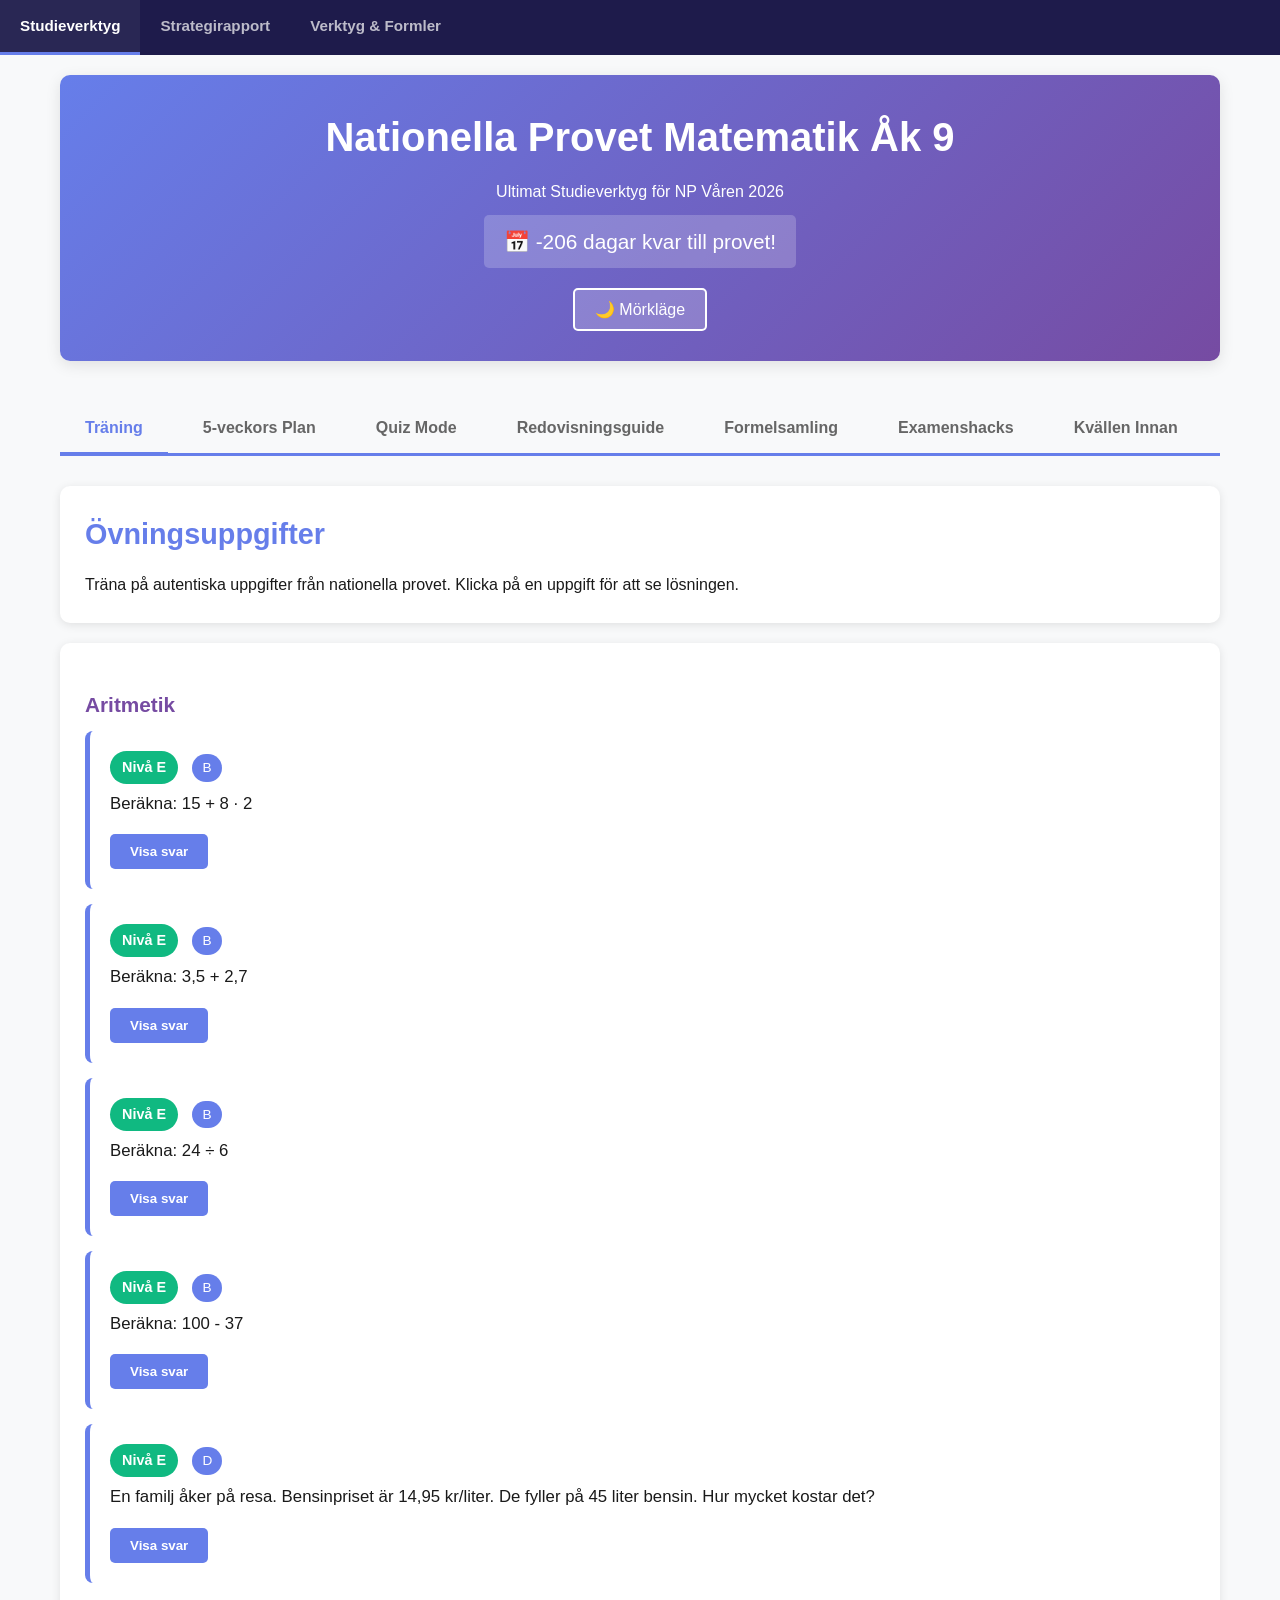
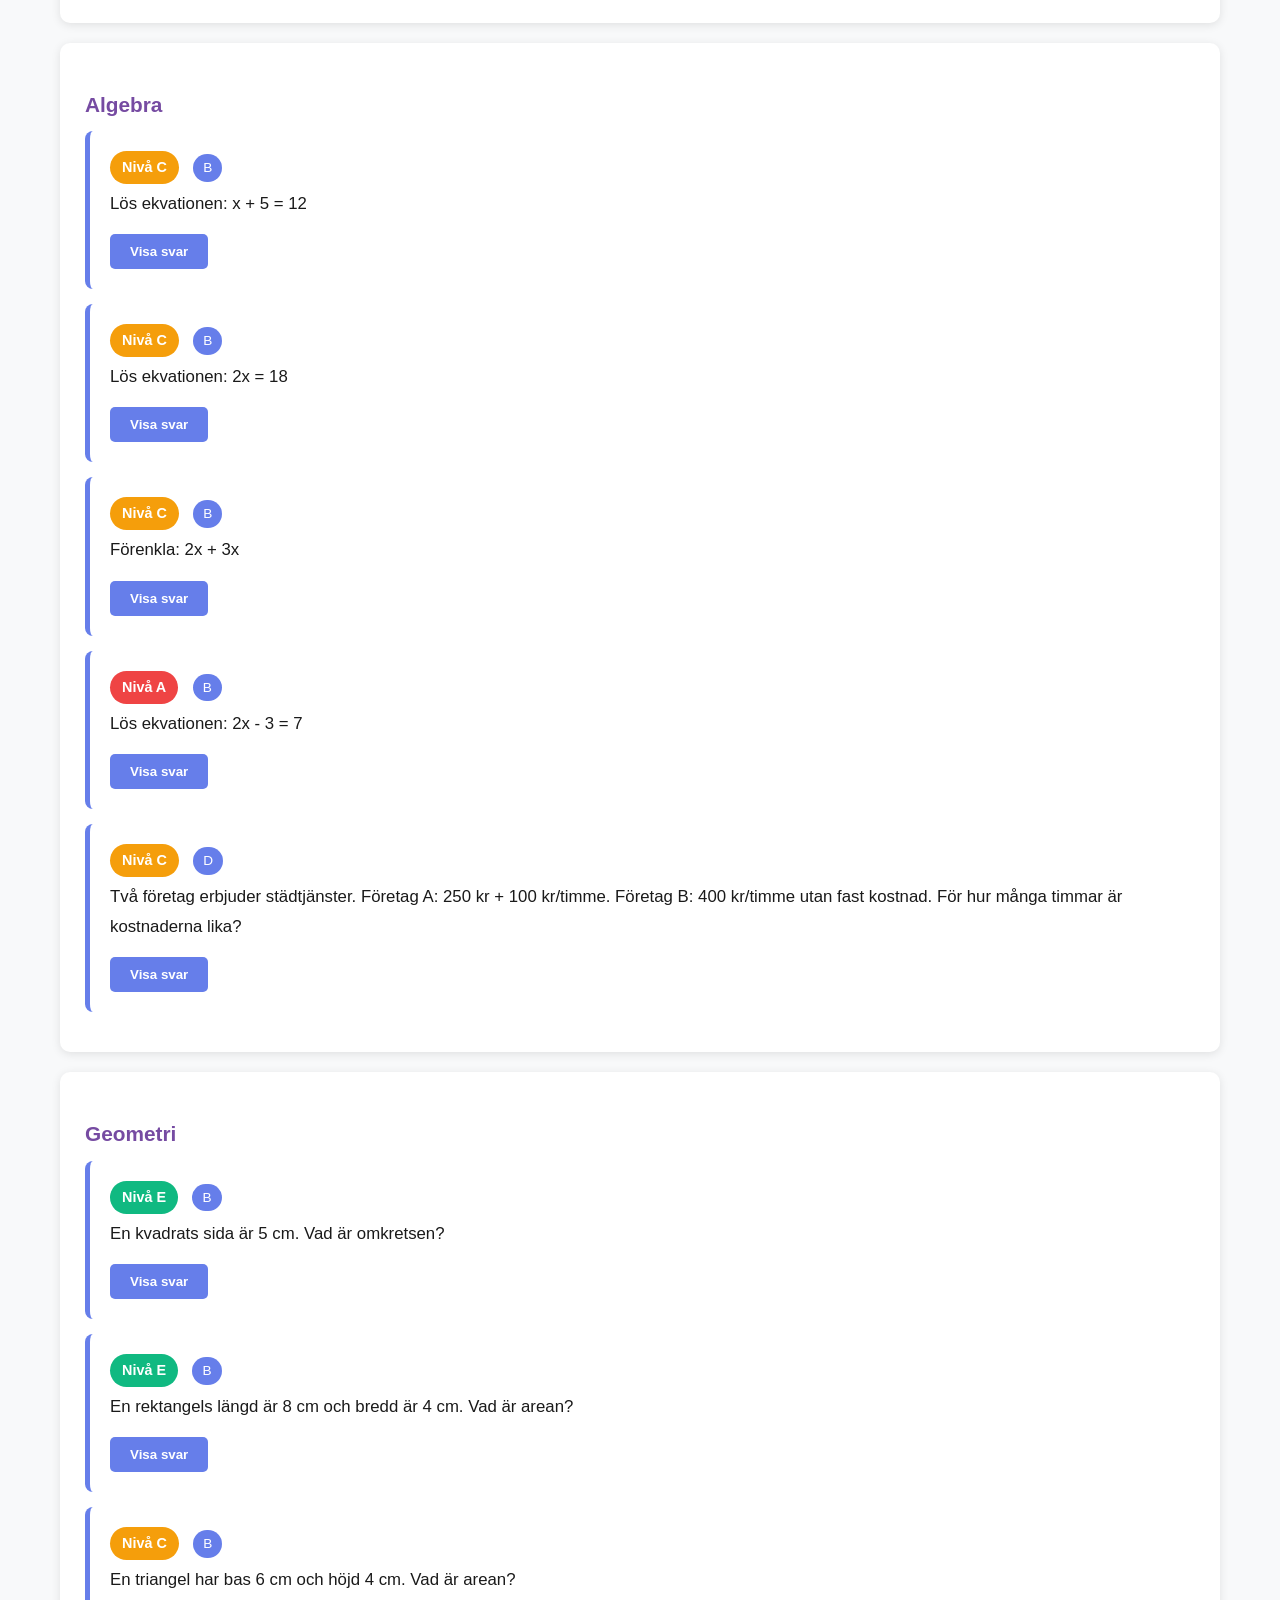
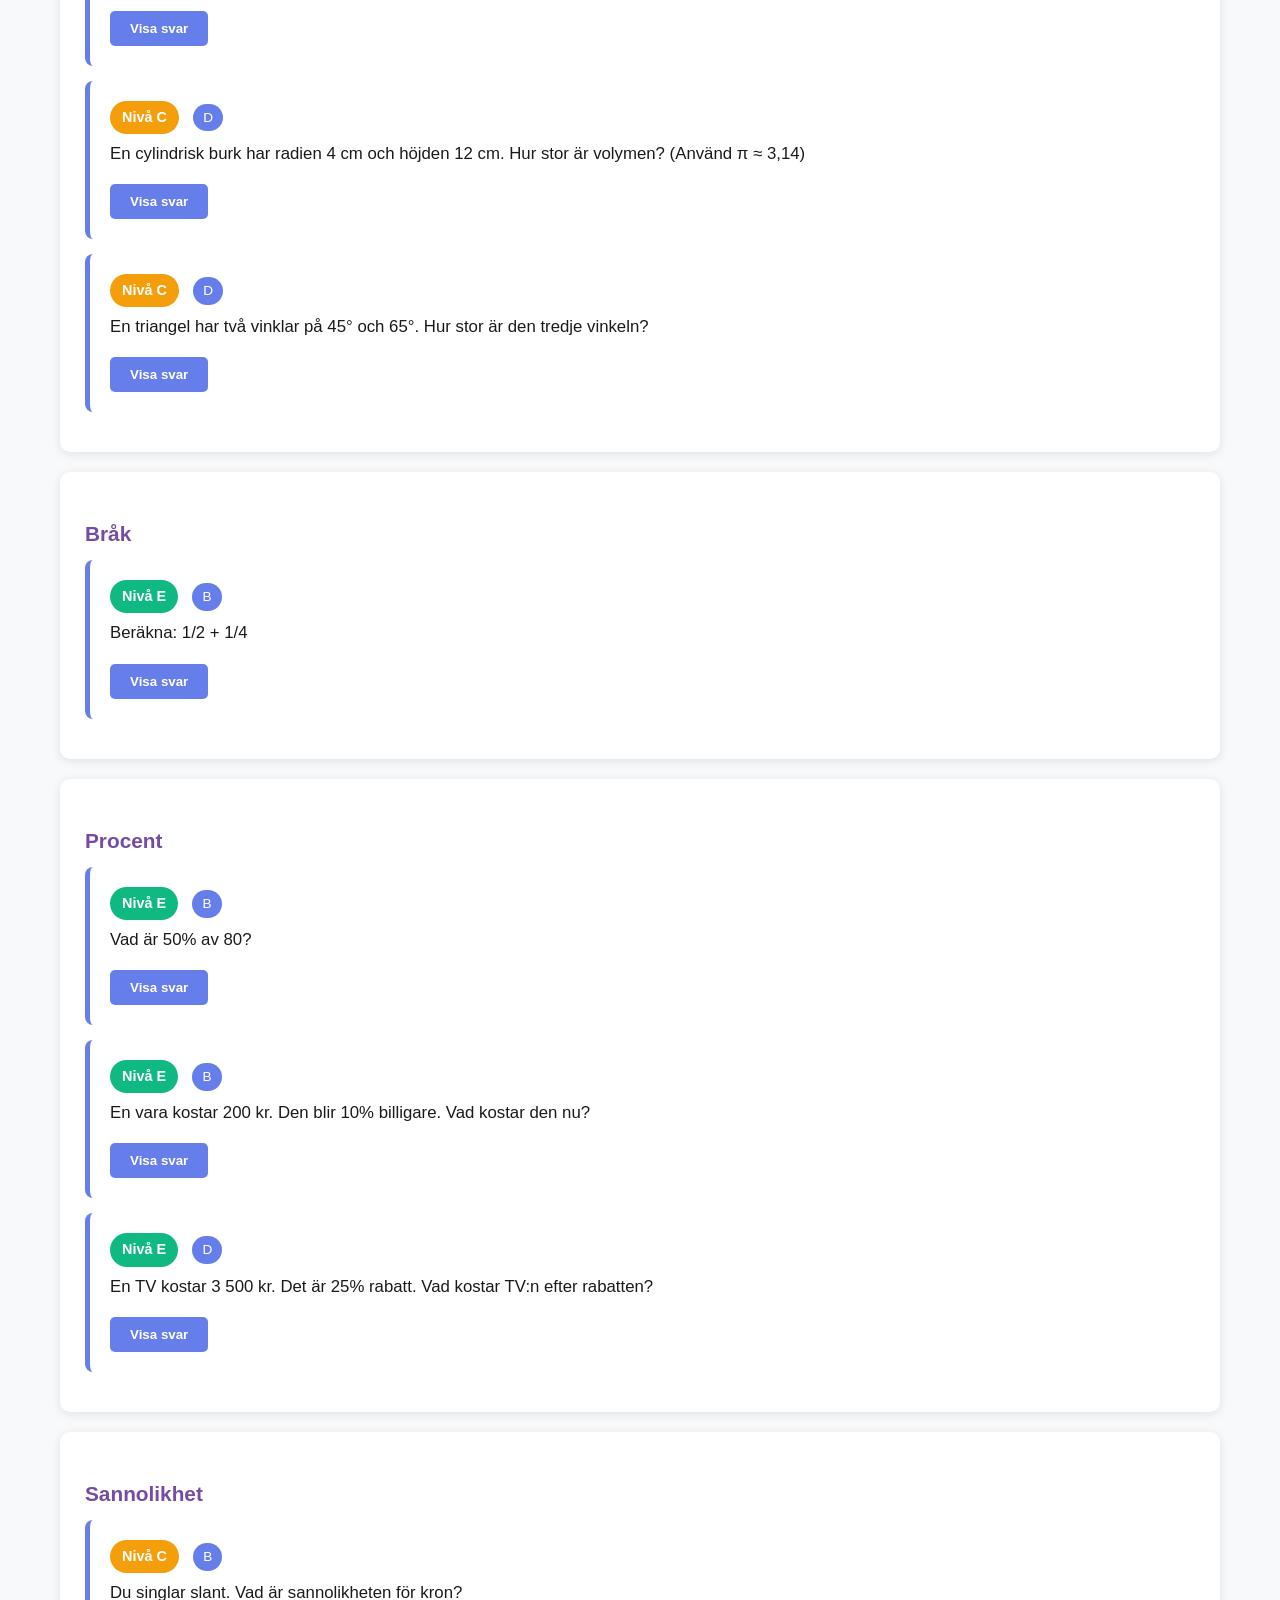
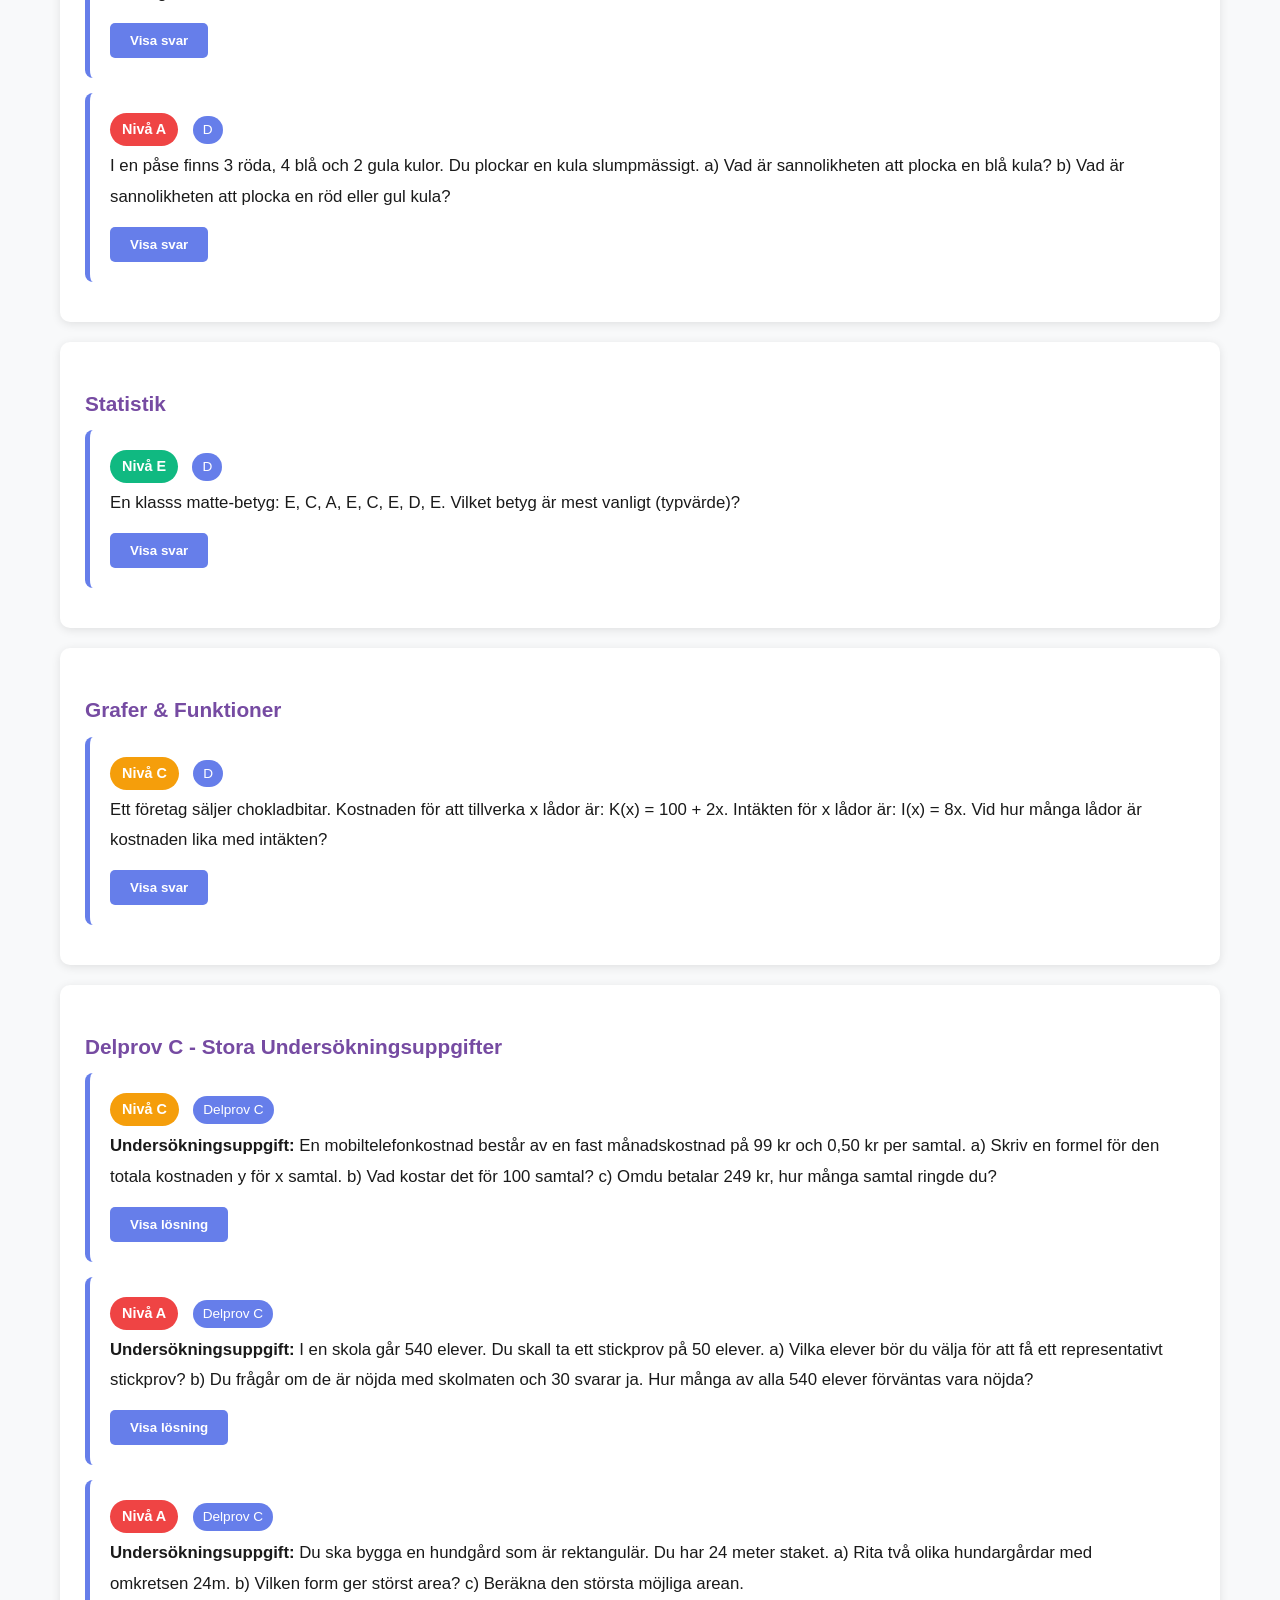
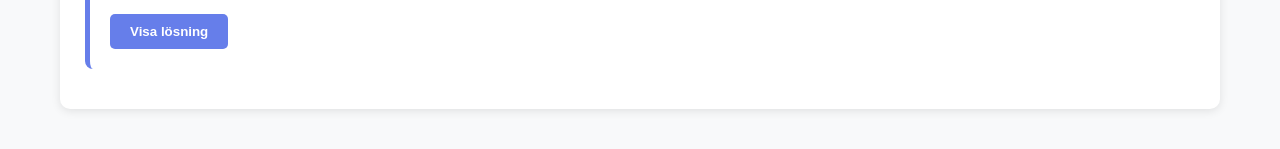
==== commit edeb3547: "Improve mobile responsiveness, accessibility, and fix bugs - Fix switchTab() implicit event bug (Fir" ====
--- a/index.html
+++ b/index.html
@@ -3,12 +3,19 @@
 <head>
     <meta charset="UTF-8">
     <meta name="viewport" content="width=device-width, initial-scale=1.0">
-    <title>Nationella Provet Matematik Åk 9 - Ultimat Studieverktyg</title>
+    <meta name="description" content="Interaktivt studieverktyg för nationella provet i matematik årskurs 9. Quiz, övningsuppgifter, 5-veckorsplan och examensstrategier.">
+    <meta name="theme-color" content="#667eea">
+    <title>NP Matte Åk 9 - Studieverktyg</title>
     <style>
         * {
             margin: 0;
             padding: 0;
             box-sizing: border-box;
+        }
+
+        :focus-visible {
+            outline: 3px solid #667eea;
+            outline-offset: 2px;
         }
 
         body {
@@ -636,26 +643,176 @@
         }
 
         @media (max-width: 768px) {
+            .container {
+                padding: 12px;
+            }
+
+            header {
+                padding: 20px 15px;
+                margin-bottom: 20px;
+                border-radius: 8px;
+            }
+
             header h1 {
-                font-size: 1.8em;
+                font-size: 1.5em;
+            }
+
+            header .countdown {
+                font-size: 1em;
+                padding: 8px 14px;
+            }
+
+            .tab-container {
+                flex-wrap: nowrap;
+                overflow-x: auto;
+                -webkit-overflow-scrolling: touch;
+                scrollbar-width: none;
+                gap: 0;
+            }
+
+            .tab-container::-webkit-scrollbar {
+                display: none;
             }
 
             .tab-button {
-                padding: 12px 15px;
-                font-size: 0.9em;
+                padding: 12px 16px;
+                font-size: 0.85em;
+                min-height: 44px;
+                flex-shrink: 0;
             }
 
             .card {
+                padding: 16px;
+                border-radius: 8px;
+            }
+
+            .card h2 {
+                font-size: 1.4em;
+            }
+
+            .comparison-grid {
+                grid-template-columns: 1fr;
+            }
+
+            .quiz-controls {
+                flex-direction: column;
+            }
+
+            .quiz-controls .btn {
+                width: 100%;
+                min-height: 48px;
+            }
+
+            .btn {
+                min-height: 44px;
+                font-size: 1em;
+            }
+
+            .reveal-btn {
+                min-height: 44px;
+                width: 100%;
+            }
+
+            .question-text {
+                font-size: 1em;
+            }
+
+            .score-circle {
+                width: 120px;
+                height: 120px;
+                font-size: 2.5em;
+            }
+
+            .study-plan-day {
                 padding: 15px;
             }
+
+            .day-header {
+                flex-direction: column;
+                align-items: flex-start;
+                gap: 6px;
+            }
+        }
+
+        @media (max-width: 480px) {
+            header h1 {
+                font-size: 1.3em;
+            }
+
+            .card h2 {
+                font-size: 1.2em;
+            }
+
+            .tab-button {
+                padding: 10px 12px;
+                font-size: 0.8em;
+            }
+        }
+
+        .table-wrapper {
+            overflow-x: auto;
+            -webkit-overflow-scrolling: touch;
+            margin: 0 -16px;
+            padding: 0 16px;
         }
 
         .hidden {
             display: none !important;
+        }
+
+        .site-nav {
+            display: flex;
+            gap: 0;
+            background: #1e1b4b;
+            padding: 0;
+            position: sticky;
+            top: 0;
+            z-index: 100;
+            overflow-x: auto;
+            -webkit-overflow-scrolling: touch;
+        }
+
+        .site-nav-link {
+            color: rgba(255,255,255,0.7);
+            text-decoration: none;
+            padding: 14px 20px;
+            font-weight: 600;
+            font-size: 0.95em;
+            white-space: nowrap;
+            transition: background 0.2s, color 0.2s;
+            border-bottom: 3px solid transparent;
+        }
+
+        .site-nav-link:hover {
+            background: rgba(255,255,255,0.1);
+            color: white;
+        }
+
+        .site-nav-link.active {
+            color: white;
+            border-bottom-color: #667eea;
+            background: rgba(255,255,255,0.05);
+        }
+
+        body.dark-mode .site-nav {
+            background: #0f0e1a;
+        }
+
+        @media (max-width: 768px) {
+            .site-nav-link {
+                padding: 12px 16px;
+                font-size: 0.85em;
+            }
         }
     </style>
 </head>
 <body>
+    <nav class="site-nav" role="navigation" aria-label="Sidnavigering">
+        <a href="index.html" class="site-nav-link active" aria-current="page">Studieverktyg</a>
+        <a href="NP_Matematik_Ak9_Strategi.html" class="site-nav-link">Strategirapport</a>
+        <a href="NP_Matte_Verktyg.html" class="site-nav-link">Verktyg & Formler</a>
+    </nav>
+
     <div class="container">
         <header>
             <h1>Nationella Provet Matematik Åk 9</h1>
@@ -666,18 +823,18 @@
             </div>
         </header>
 
-        <div class="tab-container">
-            <button class="tab-button active" onclick="switchTab('practice')">Träning</button>
-            <button class="tab-button" onclick="switchTab('plan')">5-veckors Plan</button>
-            <button class="tab-button" onclick="switchTab('quiz')">Quiz Mode</button>
-            <button class="tab-button" onclick="switchTab('solutions')">Redovisningsguide</button>
-            <button class="tab-button" onclick="switchTab('formulas')">Formelsamling</button>
-            <button class="tab-button" onclick="switchTab('hacks')">Examenshacks</button>
-            <button class="tab-button" onclick="switchTab('nightbefore')">Kvällen Innan</button>
+        <div class="tab-container" role="tablist" aria-label="Innehållsflikar">
+            <button class="tab-button active" role="tab" aria-selected="true" aria-controls="practice" onclick="switchTab('practice', this)">Träning</button>
+            <button class="tab-button" role="tab" aria-selected="false" aria-controls="plan" onclick="switchTab('plan', this)">5-veckors Plan</button>
+            <button class="tab-button" role="tab" aria-selected="false" aria-controls="quiz" onclick="switchTab('quiz', this)">Quiz Mode</button>
+            <button class="tab-button" role="tab" aria-selected="false" aria-controls="solutions" onclick="switchTab('solutions', this)">Redovisningsguide</button>
+            <button class="tab-button" role="tab" aria-selected="false" aria-controls="formulas" onclick="switchTab('formulas', this)">Formelsamling</button>
+            <button class="tab-button" role="tab" aria-selected="false" aria-controls="hacks" onclick="switchTab('hacks', this)">Examenshacks</button>
+            <button class="tab-button" role="tab" aria-selected="false" aria-controls="nightbefore" onclick="switchTab('nightbefore', this)">Kvällen Innan</button>
         </div>
 
         <!-- PRACTICE TAB -->
-        <div id="practice" class="tab-content active">
+        <div id="practice" class="tab-content active" role="tabpanel">
             <div class="card">
                 <h2>Övningsuppgifter</h2>
                 <p>Träna på autentiska uppgifter från nationella provet. Klicka på en uppgift för att se lösningen.</p>
@@ -687,7 +844,7 @@
         </div>
 
         <!-- STUDY PLAN TAB -->
-        <div id="plan" class="tab-content">
+        <div id="plan" class="tab-content" role="tabpanel">
             <div class="card">
                 <h2>5-Veckors Studieplan</h2>
                 <p>Din personaliserade väg till examen. Dagens dag är markerad i grönt. Klicka på en dag för detaljer.</p>
@@ -696,7 +853,7 @@
         </div>
 
         <!-- QUIZ TAB -->
-        <div id="quiz" class="tab-content">
+        <div id="quiz" class="tab-content" role="tabpanel">
             <div class="quiz-mode">
                 <h2>Quiz Mode</h2>
                 <p>Testa dina kunskaper under examenslika förhållanden. Välj vilken typ av delprov du vill träna på:</p>
@@ -710,7 +867,7 @@
         </div>
 
         <!-- SOLUTIONS GUIDE TAB -->
-        <div id="solutions" class="tab-content">
+        <div id="solutions" class="tab-content" role="tabpanel">
             <div class="card">
                 <h2>Redovisningsguide - Så Skriver Du Rätt Svar</h2>
                 <p>Läs hur du ska presentera dina lösningar för att få full poäng. Fokus på struktur och klarhet!</p>
@@ -719,7 +876,7 @@
         </div>
 
         <!-- FORMULAS TAB -->
-        <div id="formulas" class="tab-content">
+        <div id="formulas" class="tab-content" role="tabpanel">
             <div class="card">
                 <h2>Formelsamling</h2>
                 <p>Viktiga formler och samband. Klicka på en formel för att se en exempel-uppgift.</p>
@@ -728,7 +885,7 @@
         </div>
 
         <!-- HACKS TAB -->
-        <div id="hacks" class="tab-content">
+        <div id="hacks" class="tab-content" role="tabpanel">
             <div class="card">
                 <h2>Examenshacks - Smarta Strategier Under Provet</h2>
                 <p>Tricks och knep för att maximera dina poäng även när du inte kan lösa allt.</p>
@@ -737,7 +894,7 @@
         </div>
 
         <!-- NIGHT BEFORE TAB -->
-        <div id="nightbefore" class="tab-content">
+        <div id="nightbefore" class="tab-content" role="tabpanel">
             <div class="card">
                 <h2>Kvällen Innan Provet</h2>
                 <p>Fokuserad uppvärmning och mental förberedelse för maximal prestanda.</p>
@@ -755,16 +912,18 @@
         }
 
         // ===== TAB SWITCHING =====
-        function switchTab(tabName) {
+        function switchTab(tabName, btn) {
             document.querySelectorAll('.tab-content').forEach(tab => {
                 tab.classList.remove('active');
             });
-            document.querySelectorAll('.tab-button').forEach(btn => {
-                btn.classList.remove('active');
+            document.querySelectorAll('.tab-button').forEach(b => {
+                b.classList.remove('active');
+                b.setAttribute('aria-selected', 'false');
             });
 
             document.getElementById(tabName).classList.add('active');
-            event.target.classList.add('active');
+            btn.classList.add('active');
+            btn.setAttribute('aria-selected', 'true');
         }
 
         // ===== COUNTDOWN =====
@@ -895,7 +1054,7 @@
             const container = document.getElementById('studyPlan');
             const startDate = new Date('2026-04-07');
             const endDate = new Date('2026-05-10');
-            const today = new Date('2026-04-05');
+            const today = new Date();
 
             const plan = [
                 { date: '2026-04-07', duration: '30 min', tasks: 'Delprov B: Aritmetik & Procent (frågor B1-B5)' },
@@ -940,7 +1099,8 @@
                 const isToday = dayDate.toDateString() === today.toDateString();
                 const dayClass = isToday ? 'study-plan-day today' : 'study-plan-day';
                 const dayName = ['Sön', 'Mån', 'Tis', 'Ons', 'Tor', 'Fre', 'Lör'][dayDate.getDay()];
-                const dateStr = dayDate.getDate() + ' apr';
+                const monthNames = ['jan', 'feb', 'mar', 'apr', 'maj', 'jun', 'jul', 'aug', 'sep', 'okt', 'nov', 'dec'];
+                const dateStr = dayDate.getDate() + ' ' + monthNames[dayDate.getMonth()];
 
                 html += `<div class="${dayClass}">
                     <div class="day-header">
@@ -958,6 +1118,7 @@
 
         // ===== QUIZ FUNCTIONALITY =====
         let currentQuiz = null;
+        let currentQuizQuestions = [];
         let quizIndex = 0;
         let quizScores = { got: 0, partial: 0, missed: 0 };
 
@@ -966,16 +1127,15 @@
             quizIndex = 0;
             quizScores = { got: 0, partial: 0, missed: 0 };
 
-            let quizQuestions = [];
             if (type === 'delB') {
-                quizQuestions = practiceQuestions.filter(q => q.type === 'B').sort(() => Math.random() - 0.5);
+                currentQuizQuestions = practiceQuestions.filter(q => q.type === 'B').sort(() => Math.random() - 0.5);
             } else if (type === 'delC') {
-                quizQuestions = practiceQuestions.filter(q => q.type === 'C');
+                currentQuizQuestions = practiceQuestions.filter(q => q.type === 'C');
             } else if (type === 'delD') {
-                quizQuestions = practiceQuestions.filter(q => q.type === 'D').sort(() => Math.random() - 0.5);
-            }
-
-            showQuizQuestion(quizQuestions);
+                currentQuizQuestions = practiceQuestions.filter(q => q.type === 'D').sort(() => Math.random() - 0.5);
+            }
+
+            showQuizQuestion(currentQuizQuestions);
         }
 
         function showQuizQuestion(questions) {
@@ -1004,9 +1164,9 @@
                     <p>${q.answer}</p>
                 </div>
                 <div style="margin-top: 20px; display: flex; gap: 10px; flex-wrap: wrap;">
-                    <button class="btn btn-success" onclick="recordAnswer(${quizIndex}, 'got', '${currentQuiz}')">✓ Fick det rätt</button>
-                    <button class="btn btn-secondary" onclick="recordAnswer(${quizIndex}, 'partial', '${currentQuiz}')">~ Delvis rätt</button>
-                    <button class="btn btn-danger" onclick="recordAnswer(${quizIndex}, 'missed', '${currentQuiz}')">✗ Missade det</button>
+                    <button class="btn btn-success" onclick="recordAnswer(${quizIndex}, 'got')">✓ Fick det rätt</button>
+                    <button class="btn btn-secondary" onclick="recordAnswer(${quizIndex}, 'partial')">~ Delvis rätt</button>
+                    <button class="btn btn-danger" onclick="recordAnswer(${quizIndex}, 'missed')">✗ Missade det</button>
                 </div>
             </div>`;
 
@@ -1018,20 +1178,10 @@
             answer.style.display = answer.style.display === 'none' ? 'block' : 'none';
         }
 
-        function recordAnswer(index, result, quizType) {
+        function recordAnswer(index, result) {
             quizScores[result]++;
             quizIndex++;
-
-            let questions = [];
-            if (quizType === 'delB') {
-                questions = practiceQuestions.filter(q => q.type === 'B').sort(() => Math.random() - 0.5);
-            } else if (quizType === 'delC') {
-                questions = practiceQuestions.filter(q => q.type === 'C');
-            } else if (quizType === 'delD') {
-                questions = practiceQuestions.filter(q => q.type === 'D').sort(() => Math.random() - 0.5);
-            }
-
-            showQuizQuestion(questions);
+            showQuizQuestion(currentQuizQuestions);
         }
 
         function showQuizScore(total) {
@@ -1263,7 +1413,7 @@
                         <ul style="margin-left: 20px;">
                             <li><strong>Du är väl förberedd.</strong> Du har tränat på många frågor.</li>
                             <li><strong>Det är OK att det är svårt.</strong> Provet ska testa dina gränser.</li>
-                            <li><strong>Du behöver inte lösa allt.</strong> Focus på det du kan!</li>
+                            <li><strong>Du behöver inte lösa allt.</strong> Fokusera på det du kan!</li>
                             <li><strong>Läs noga.</strong> Många misstag kommer från att läsa för fort.</li>
                             <li><strong>Visa ditt arbete.</strong> Det är viktigare än slutsvaret.</li>
                             <li><strong>Använd tiden rätt.</strong> Delprov B först (no calc), sedan C & D.</li>
@@ -1283,7 +1433,7 @@
                             <li>✓ Kalkylator (för Delprov C & D)</li>
                             <li>✓ Formelblad (du får det i provet)</li>
                             <li>✓ Vatten</li>
-                            <li>✓ Något att ätna (energi!)</li>
+                            <li>✓ Något att äta (energi!)</li>
                         </ul>
                     </div>
                 </div>
@@ -1295,7 +1445,7 @@
                         <ul style="margin-left: 20px;">
                             <li>Delprov B: 50 minuter, NO miniräknare, formelblad</li>
                             <li>Delprov C: 50 minuter med rast, miniräknare tillåtet</li>
-                            <li>Focus på noggrannhet över hastighet</li>
+                            <li>Fokusera på noggrannhet före hastighet</li>
                         </ul>
                     </div>
                     <div class="tips-section" style="margin-top: 15px;">
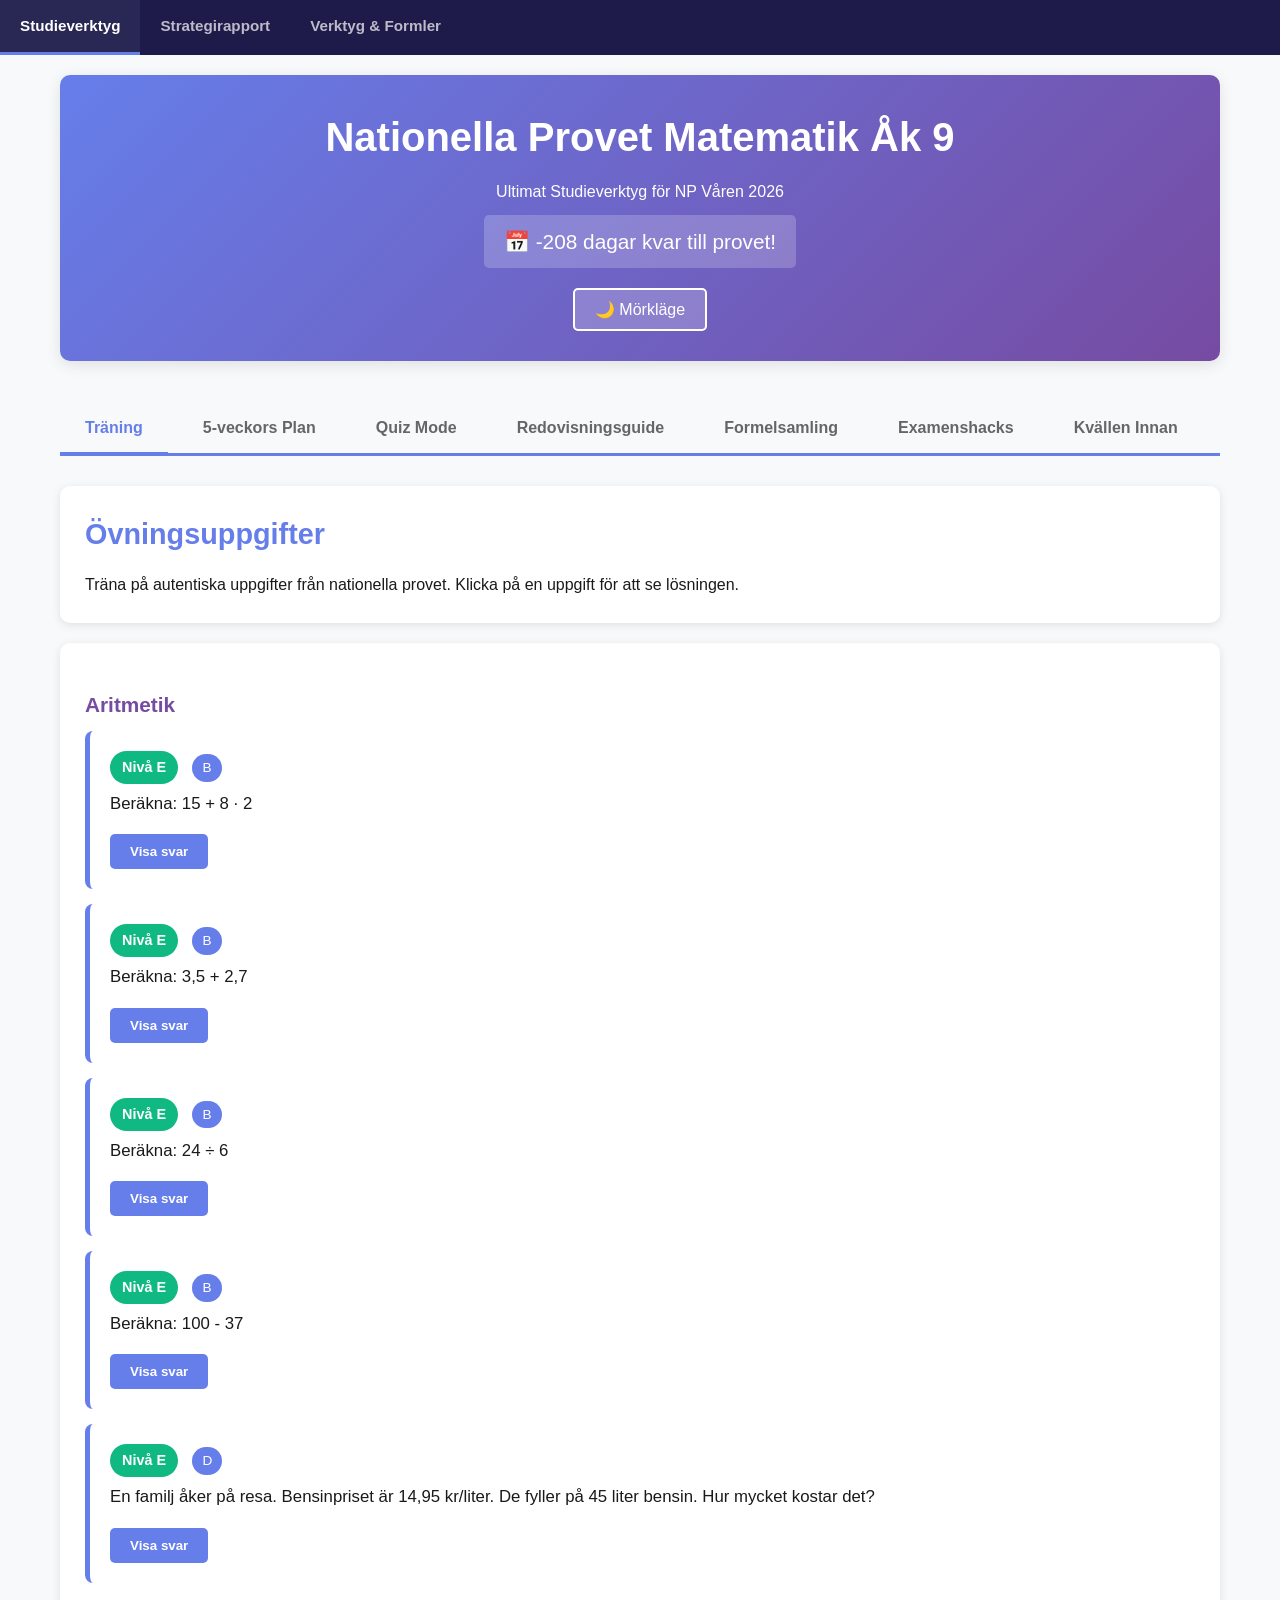
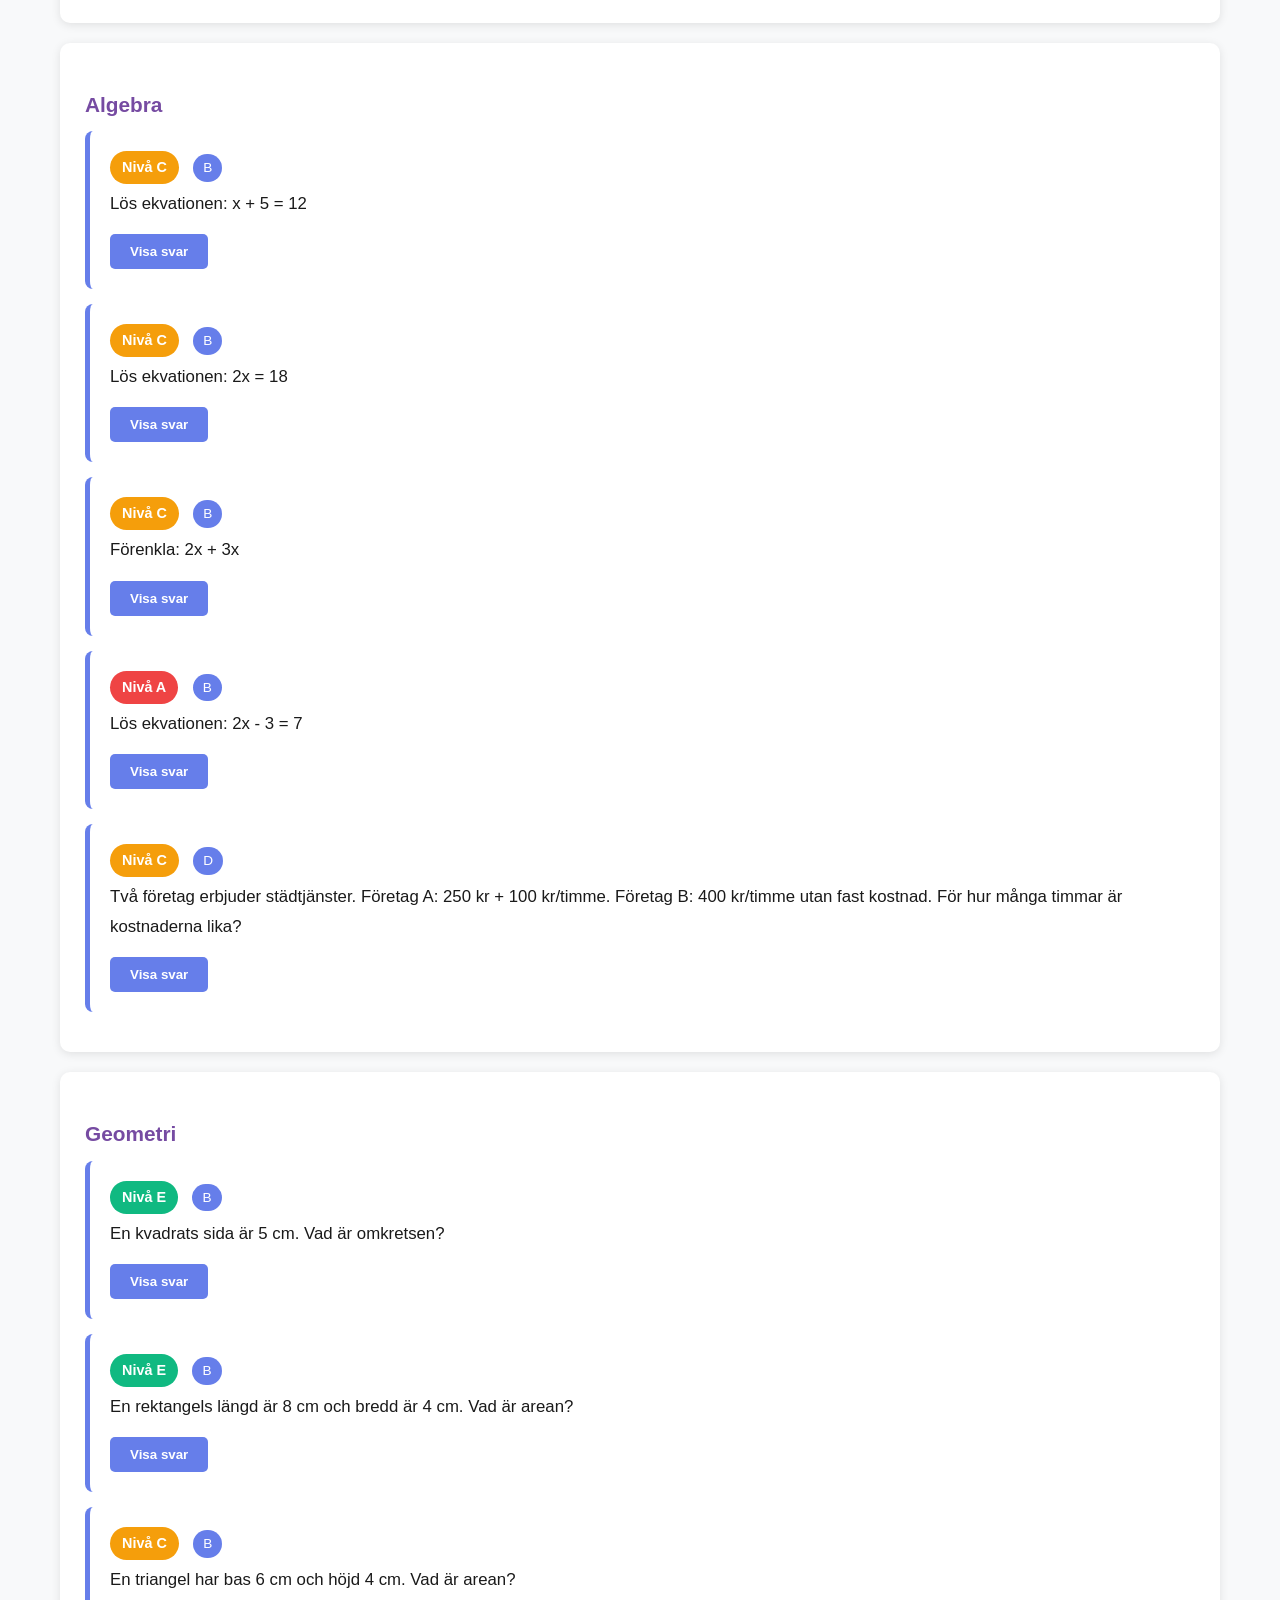
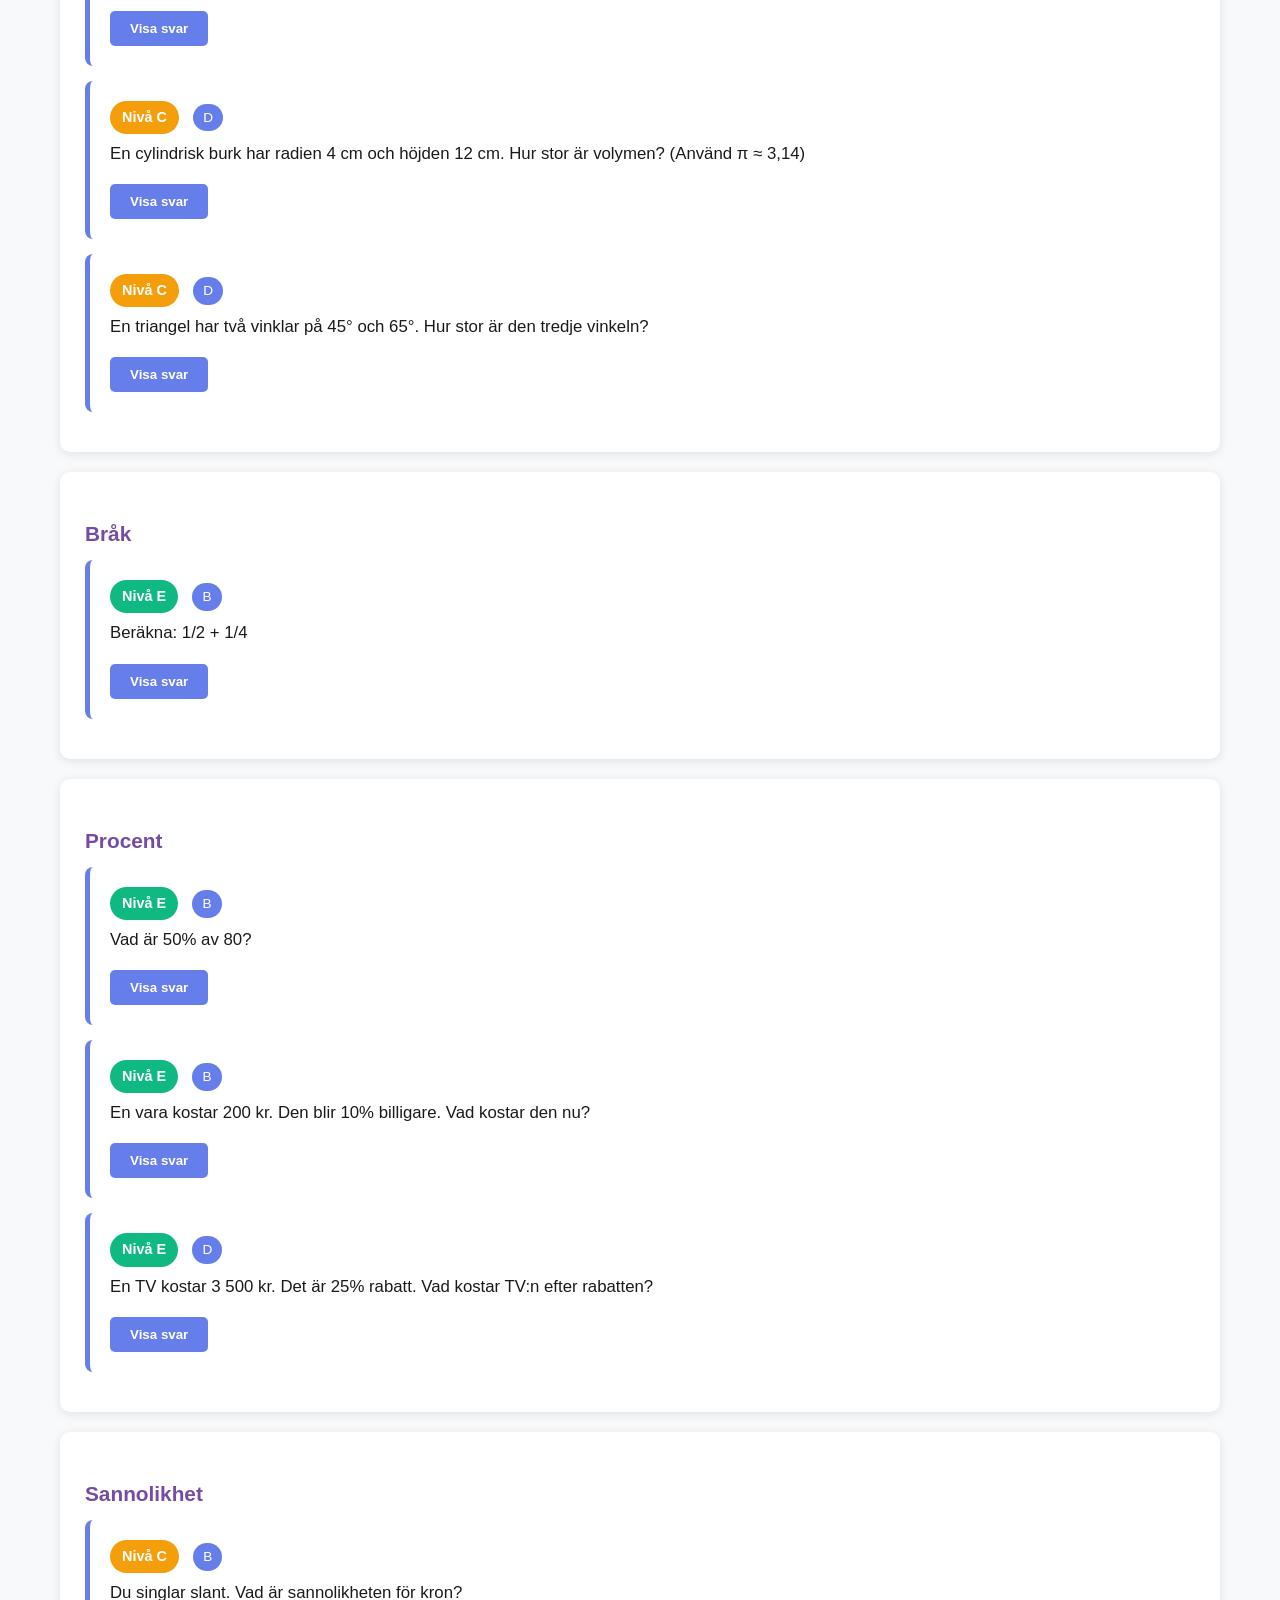
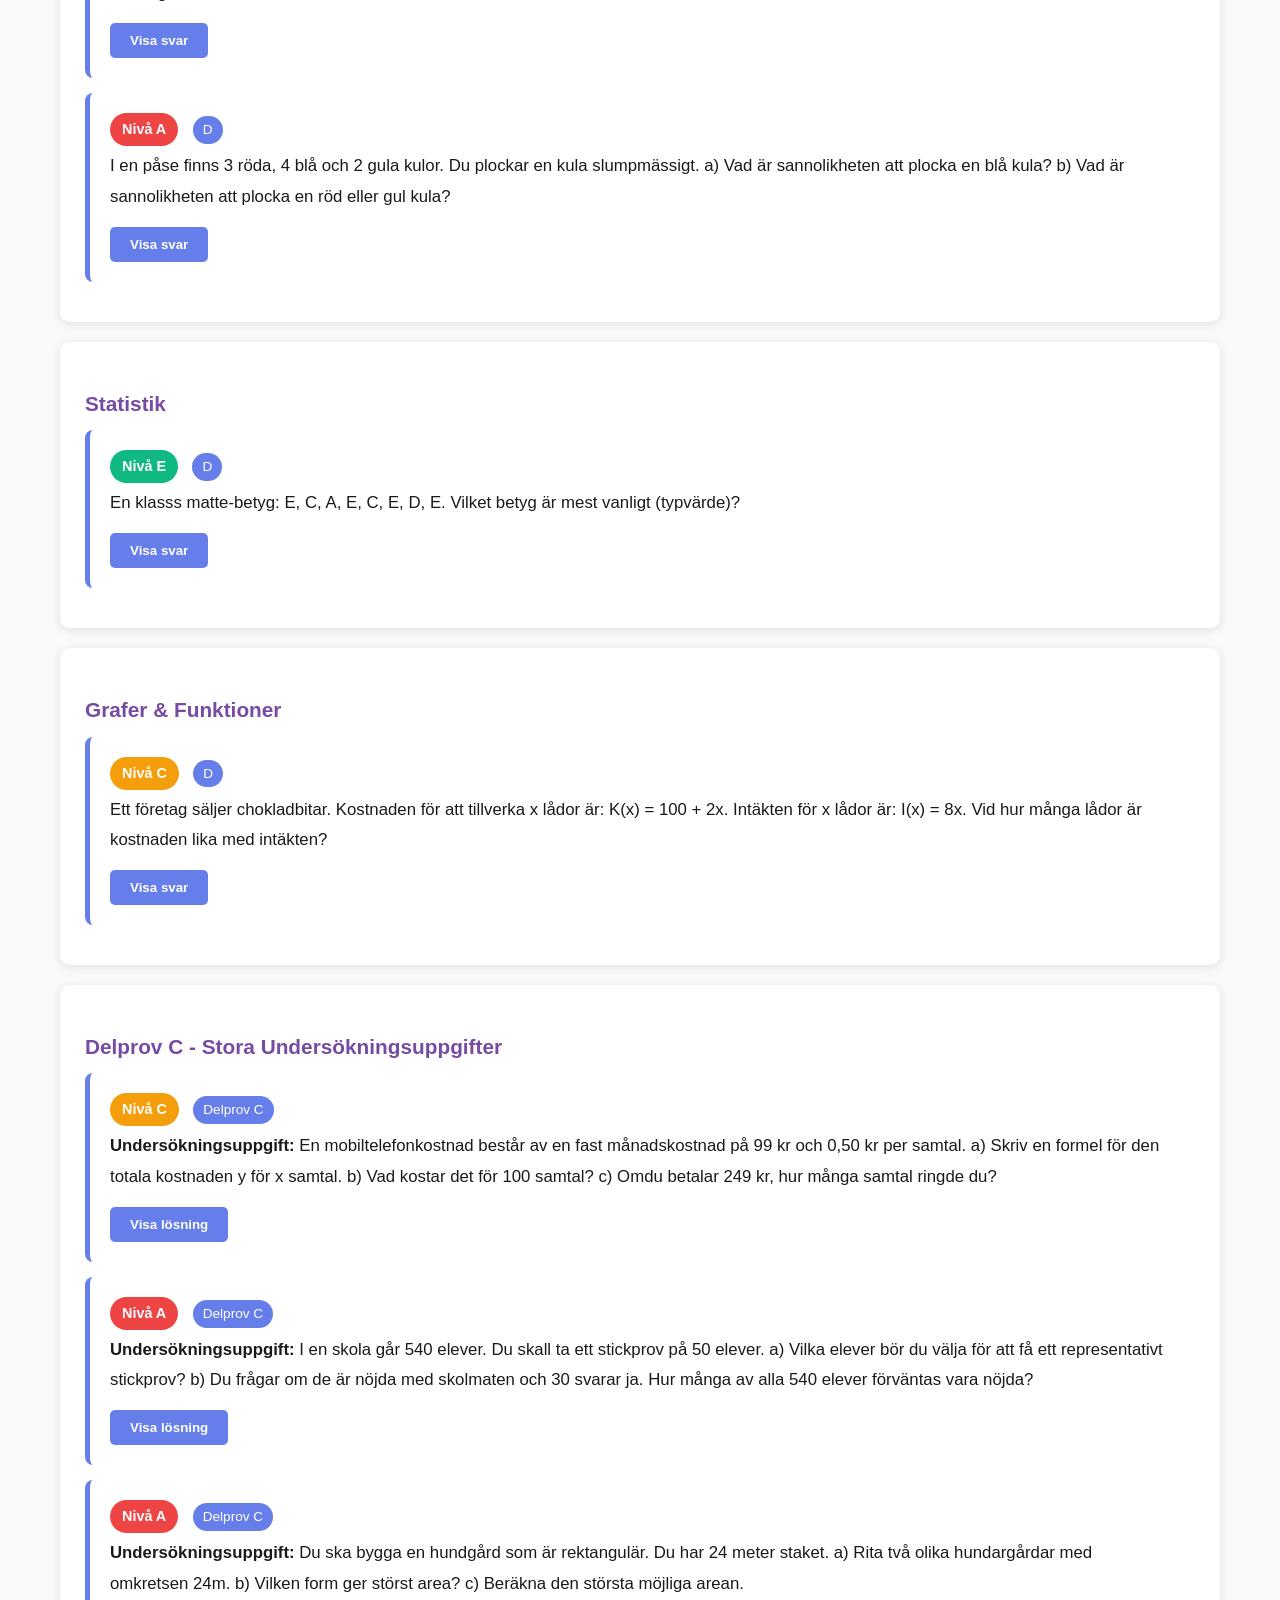
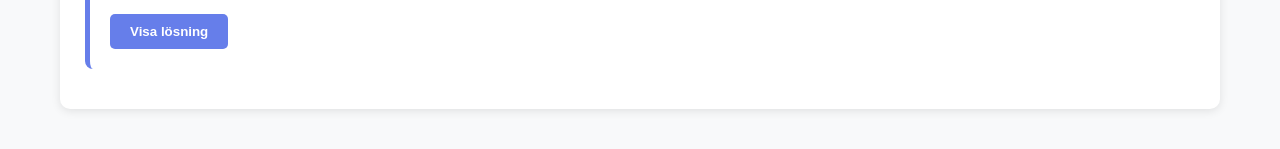
==== commit 95b4a549: "Fix critical bugs: broken checklist, date mismatches, and typos - Fix checklist double-click bug (du" ====
--- a/index.html
+++ b/index.html
@@ -157,9 +157,11 @@
             box-shadow: 0 2px 10px rgba(0,0,0,0.3);
         }
 
-        .card:hover {
-            transform: translateY(-2px);
-            box-shadow: 0 4px 15px rgba(0,0,0,0.15);
+        @media (hover: hover) {
+            .card:hover {
+                transform: translateY(-2px);
+                box-shadow: 0 4px 15px rgba(0,0,0,0.15);
+            }
         }
 
         .card h2 {
@@ -470,9 +472,11 @@
             background: #2a2a2a;
         }
 
-        .study-plan-day:hover {
-            transform: translateX(5px);
-            box-shadow: 0 2px 10px rgba(0,0,0,0.1);
+        @media (hover: hover) {
+            .study-plan-day:hover {
+                transform: translateX(5px);
+                box-shadow: 0 2px 10px rgba(0,0,0,0.1);
+            }
         }
 
         .study-plan-day.today {
@@ -908,7 +912,9 @@
         let currentTheme = 'light';
         function toggleTheme() {
             document.body.classList.toggle('dark-mode');
-            currentTheme = document.body.classList.contains('dark-mode') ? 'dark' : 'light';
+            const isDark = document.body.classList.contains('dark-mode');
+            currentTheme = isDark ? 'dark' : 'light';
+            document.querySelector('.theme-toggle').textContent = isDark ? '\u2600\uFE0F Ljust l\u00E4ge' : '\uD83C\uDF19 M\u00F6rkl\u00E4ge';
         }
 
         // ===== TAB SWITCHING =====
@@ -928,7 +934,7 @@
 
         // ===== COUNTDOWN =====
         function updateCountdown() {
-            const examDate = new Date('2026-05-13');
+            const examDate = new Date(2026, 4, 11); // 11 maj (Delprov B & C)
             const today = new Date();
             const daysLeft = Math.ceil((examDate - today) / (1000 * 60 * 60 * 24));
             document.getElementById('countdown').innerHTML = `📅 ${daysLeft} dagar kvar till provet!`;
@@ -972,7 +978,7 @@
             { id: 'b15', type: 'B', level: 'C', topic: 'Geometri', question: 'En triangel har bas 6 cm och höjd 4 cm. Vad är arean?', answer: '12 cm²' },
             // DELPROV C (large investigation tasks)
             { id: 'c1', type: 'C', level: 'C', topic: 'Algebra & Grafer', question: 'En mobiltelefonkostnad består av en fast månadskostnad på 99 kr och 0,50 kr per samtal. a) Skriv en formel för den totala kostnaden y för x samtal. b) Vad kostar det för 100 samtal? c) Omdu betalar 249 kr, hur många samtal ringde du?', answer: 'a) y = 99 + 0,50x  b) 149 kr  c) 300 samtal' },
-            { id: 'c2', type: 'C', level: 'A', topic: 'Statistik & Sannolikhet', question: 'I en skola går 540 elever. Du skall ta ett stickprov på 50 elever. a) Vilka elever bör du välja för att få ett representativt stickprov? b) Du frågår om de är nöjda med skolmaten och 30 svarar ja. Hur många av alla 540 elever förväntas vara nöjda?', answer: 'a) Slumpmässigt urval (t.ex. var tionde elev)  b) 324 elever (30/50 = 60%, 60% av 540)' },
+            { id: 'c2', type: 'C', level: 'A', topic: 'Statistik & Sannolikhet', question: 'I en skola går 540 elever. Du skall ta ett stickprov på 50 elever. a) Vilka elever bör du välja för att få ett representativt stickprov? b) Du frågar om de är nöjda med skolmaten och 30 svarar ja. Hur många av alla 540 elever förväntas vara nöjda?', answer: 'a) Slumpmässigt urval (t.ex. var tionde elev)  b) 324 elever (30/50 = 60%, 60% av 540)' },
             { id: 'c3', type: 'C', level: 'A', topic: 'Geometri & Problemlösning', question: 'Du ska bygga en hundgård som är rektangulär. Du har 24 meter staket. a) Rita två olika hundar­gårdar med omkretsen 24m. b) Vilken form ger störst area? c) Beräkna den största möjliga arean.', answer: 'a) T.ex. 8×4 och 6×6  b) Kvadraten (6×6)  c) 36 m²' },
             // DELPROV D (with calculator, full solutions required)
             { id: 'd1', type: 'D', level: 'E', topic: 'Aritmetik', question: 'En familj åker på resa. Bensinpriset är 14,95 kr/liter. De fyller på 45 liter bensin. Hur mycket kostar det?', answer: 'Lösning: 14,95 × 45 = 672,75 kr' },
@@ -1089,13 +1095,16 @@
                 { date: '2026-05-06', duration: '45 min', tasks: 'Sista repetition: Alla nivå-A uppgifter' },
                 { date: '2026-05-07', duration: '30 min', tasks: 'Kvällen innan: Läs "Kvällen innan"-fliken' },
                 { date: '2026-05-08', duration: 'vila', tasks: 'VILA - Du är redo!' },
-                { date: '2026-05-09', duration: 'vila', tasks: 'PROVET ÄR IMORGON - Ta det lugnt!' },
-                { date: '2026-05-10', duration: 'vila', tasks: 'DELPROV B & C IDAG - Ge ditt bästa!' }
+                { date: '2026-05-09', duration: '30 min', tasks: 'Sista repetition: Kvällen Innan-fliken' },
+                { date: '2026-05-10', duration: 'vila', tasks: 'PROVET ÄR IMORGON - Vila och ladda!' },
+                { date: '2026-05-11', duration: 'vila', tasks: 'DELPROV B & C IDAG - Ge ditt bästa!' },
+                { date: '2026-05-13', duration: 'vila', tasks: 'DELPROV D IDAG - Sista chansen för poäng!' }
             ];
 
             let html = '';
             plan.forEach(day => {
-                const dayDate = new Date(day.date);
+                const [y, m, d] = day.date.split('-').map(Number);
+                const dayDate = new Date(y, m - 1, d);
                 const isToday = dayDate.toDateString() === today.toDateString();
                 const dayClass = isToday ? 'study-plan-day today' : 'study-plan-day';
                 const dayName = ['Sön', 'Mån', 'Tis', 'Ons', 'Tor', 'Fre', 'Lör'][dayDate.getDay()];
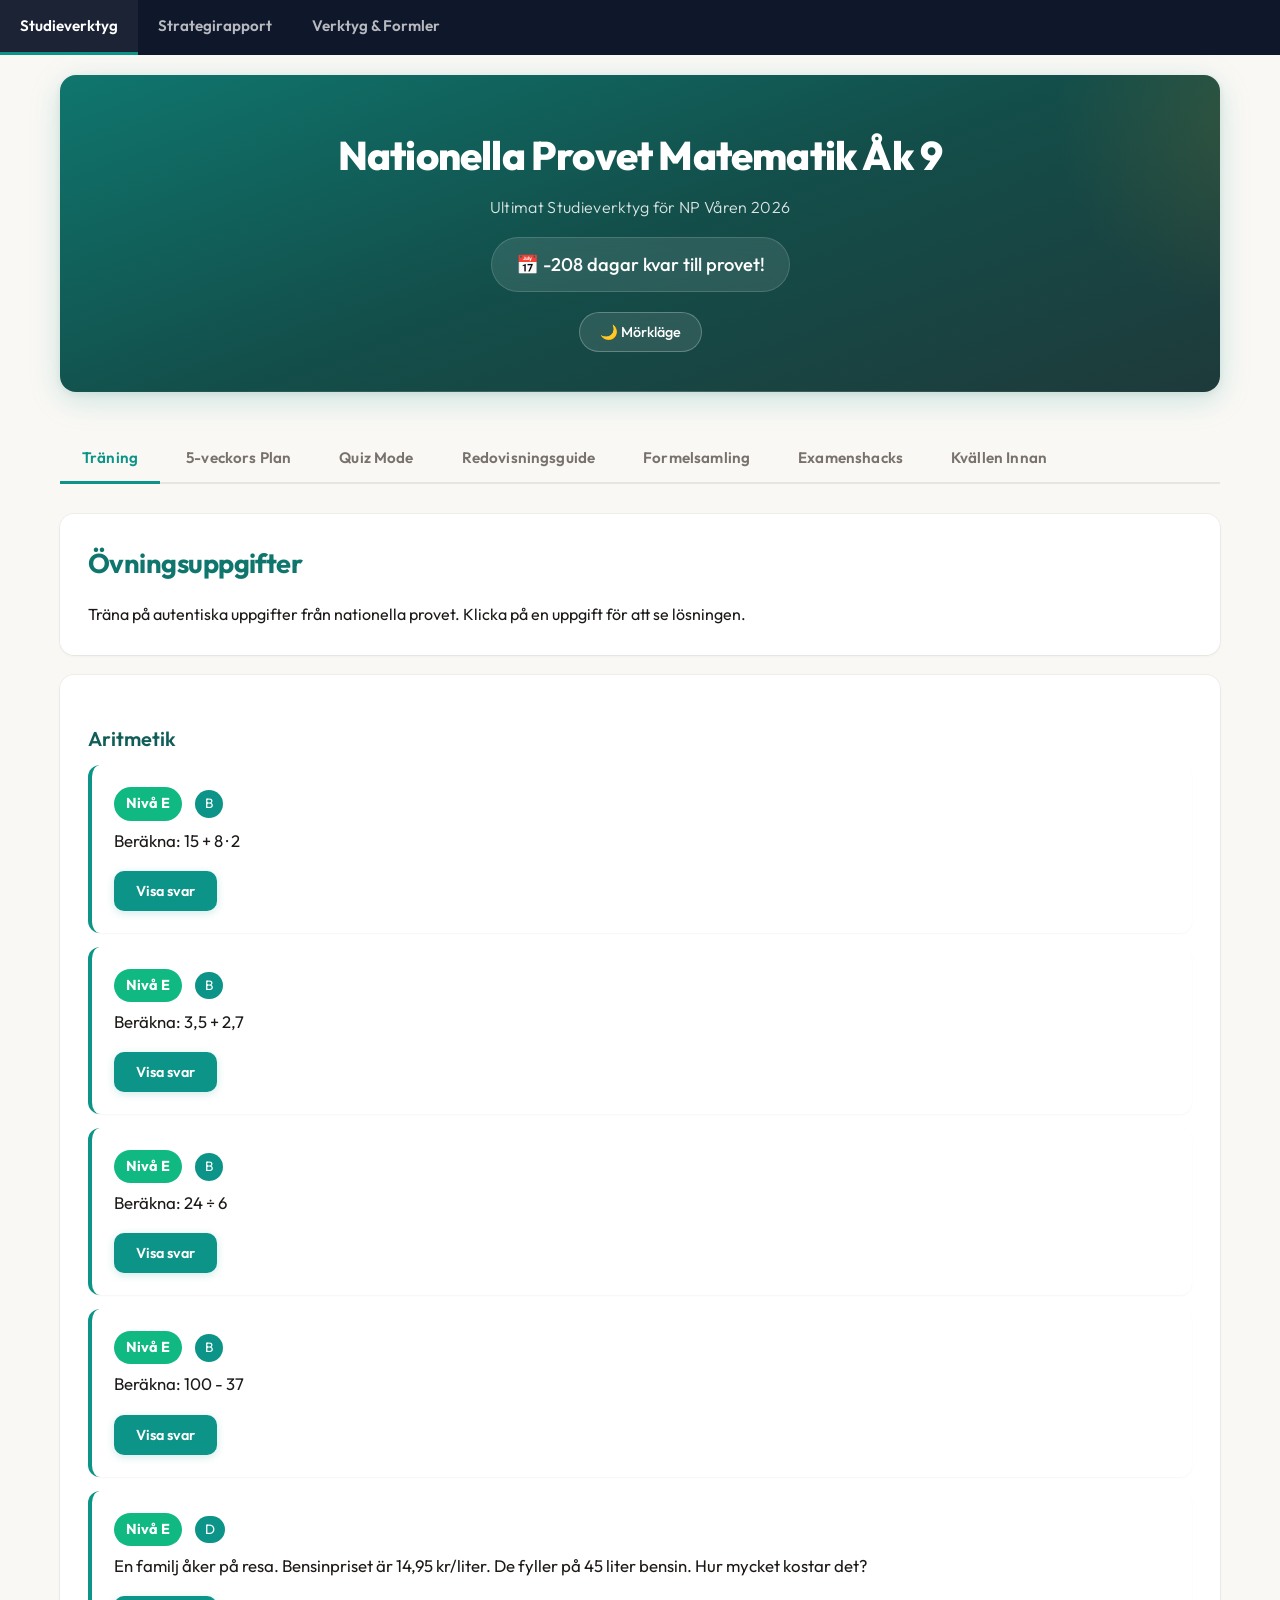
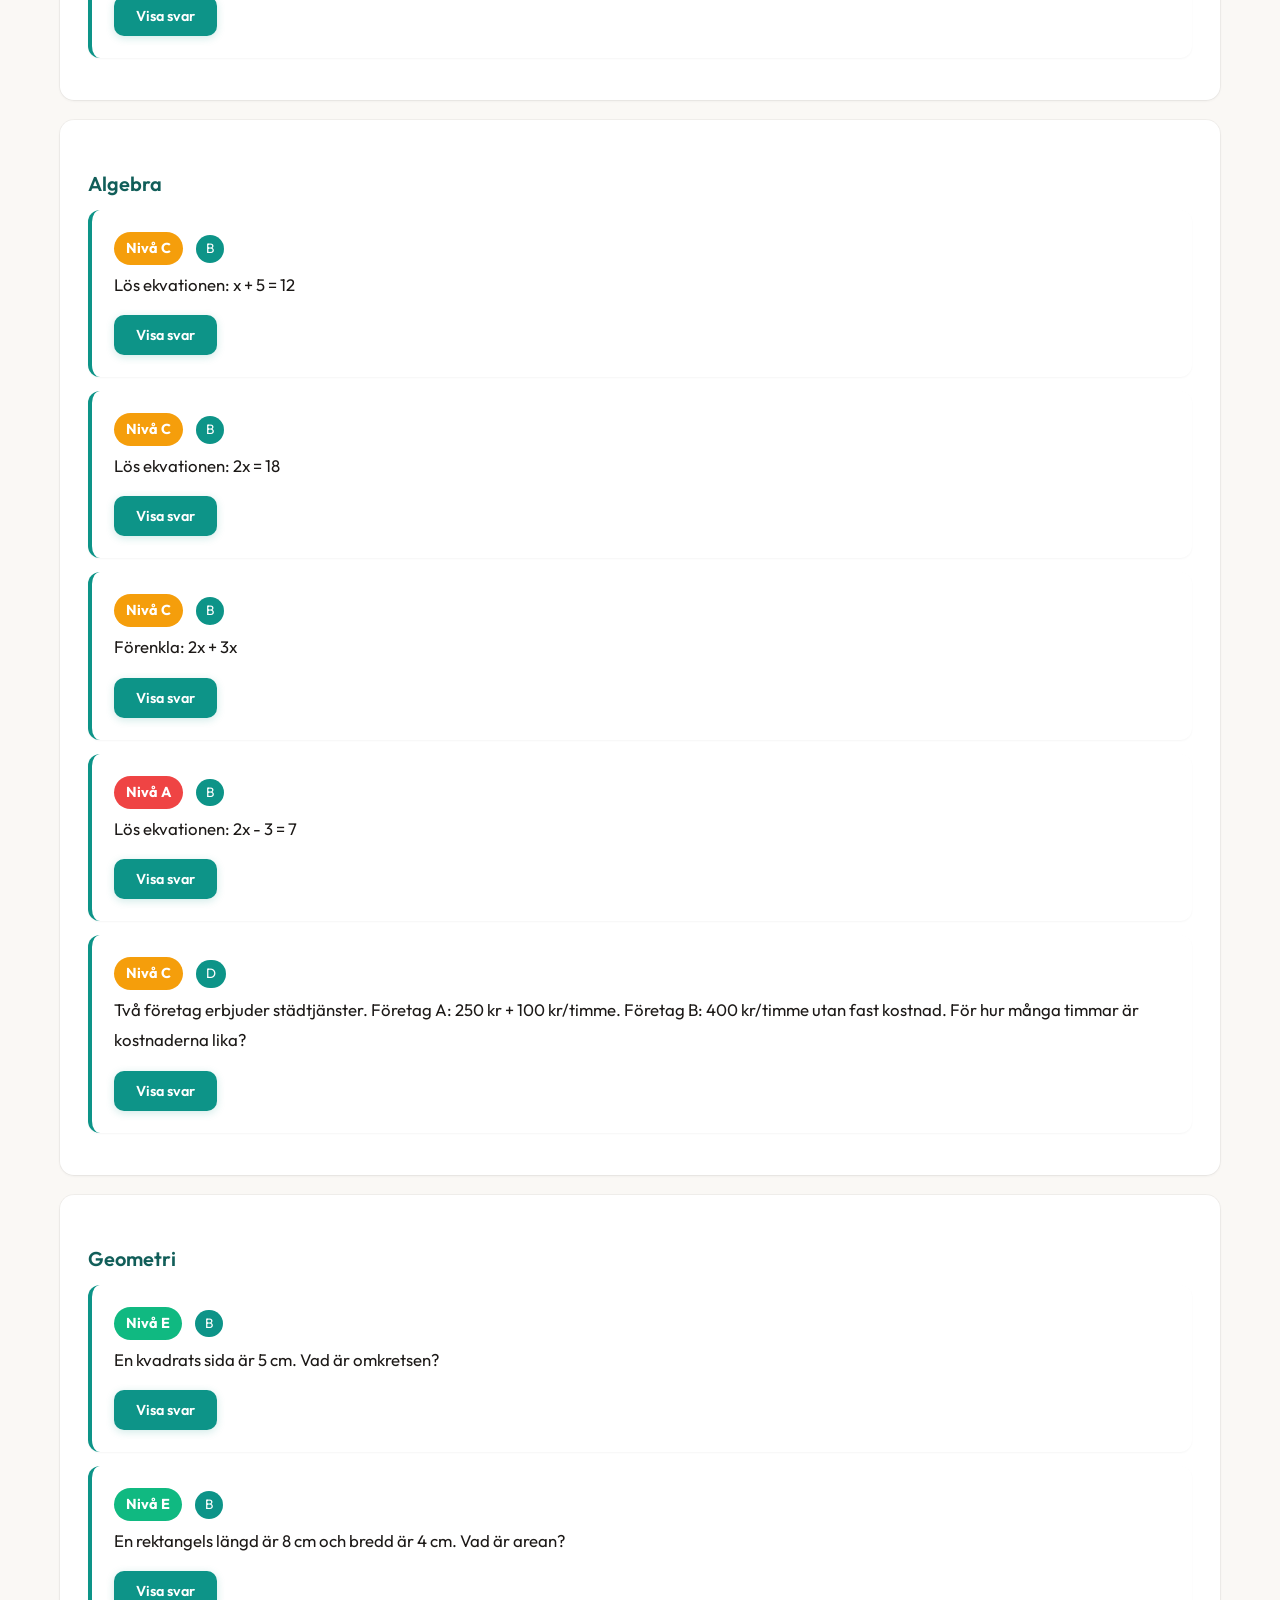
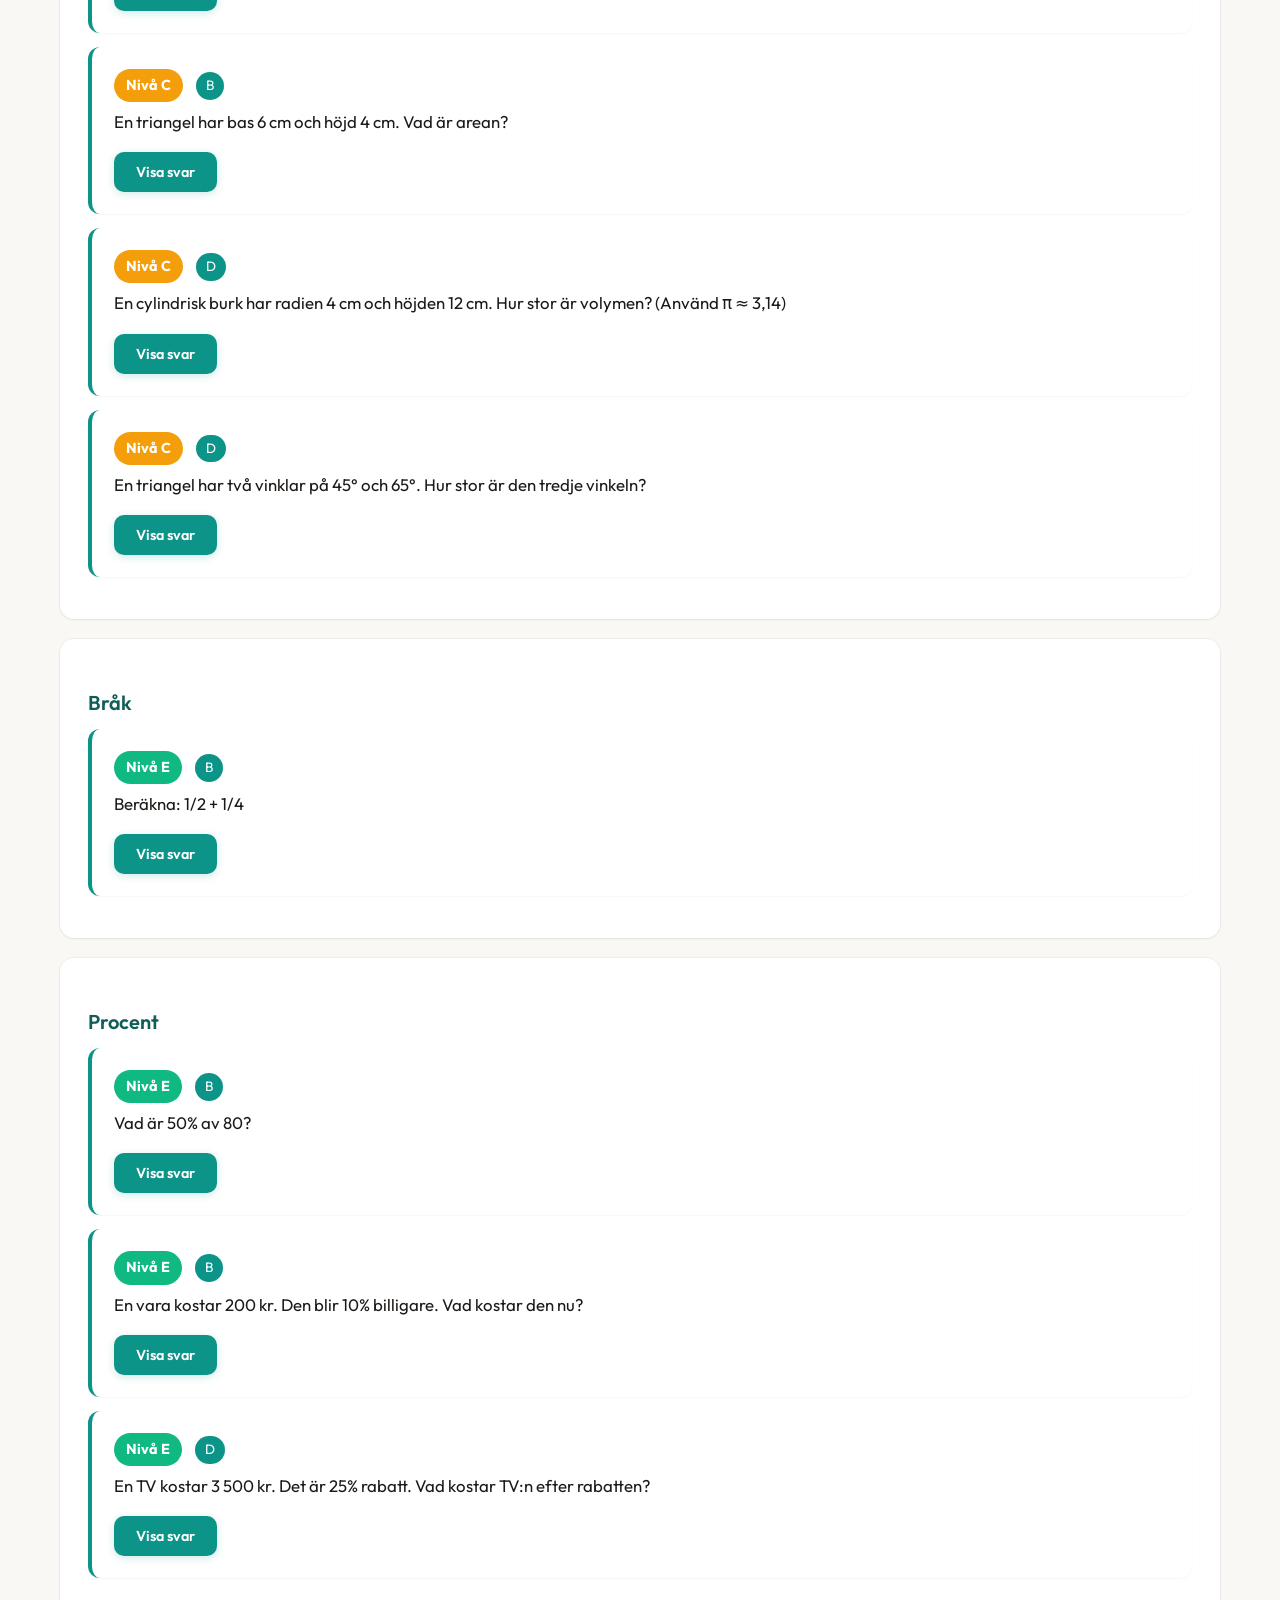
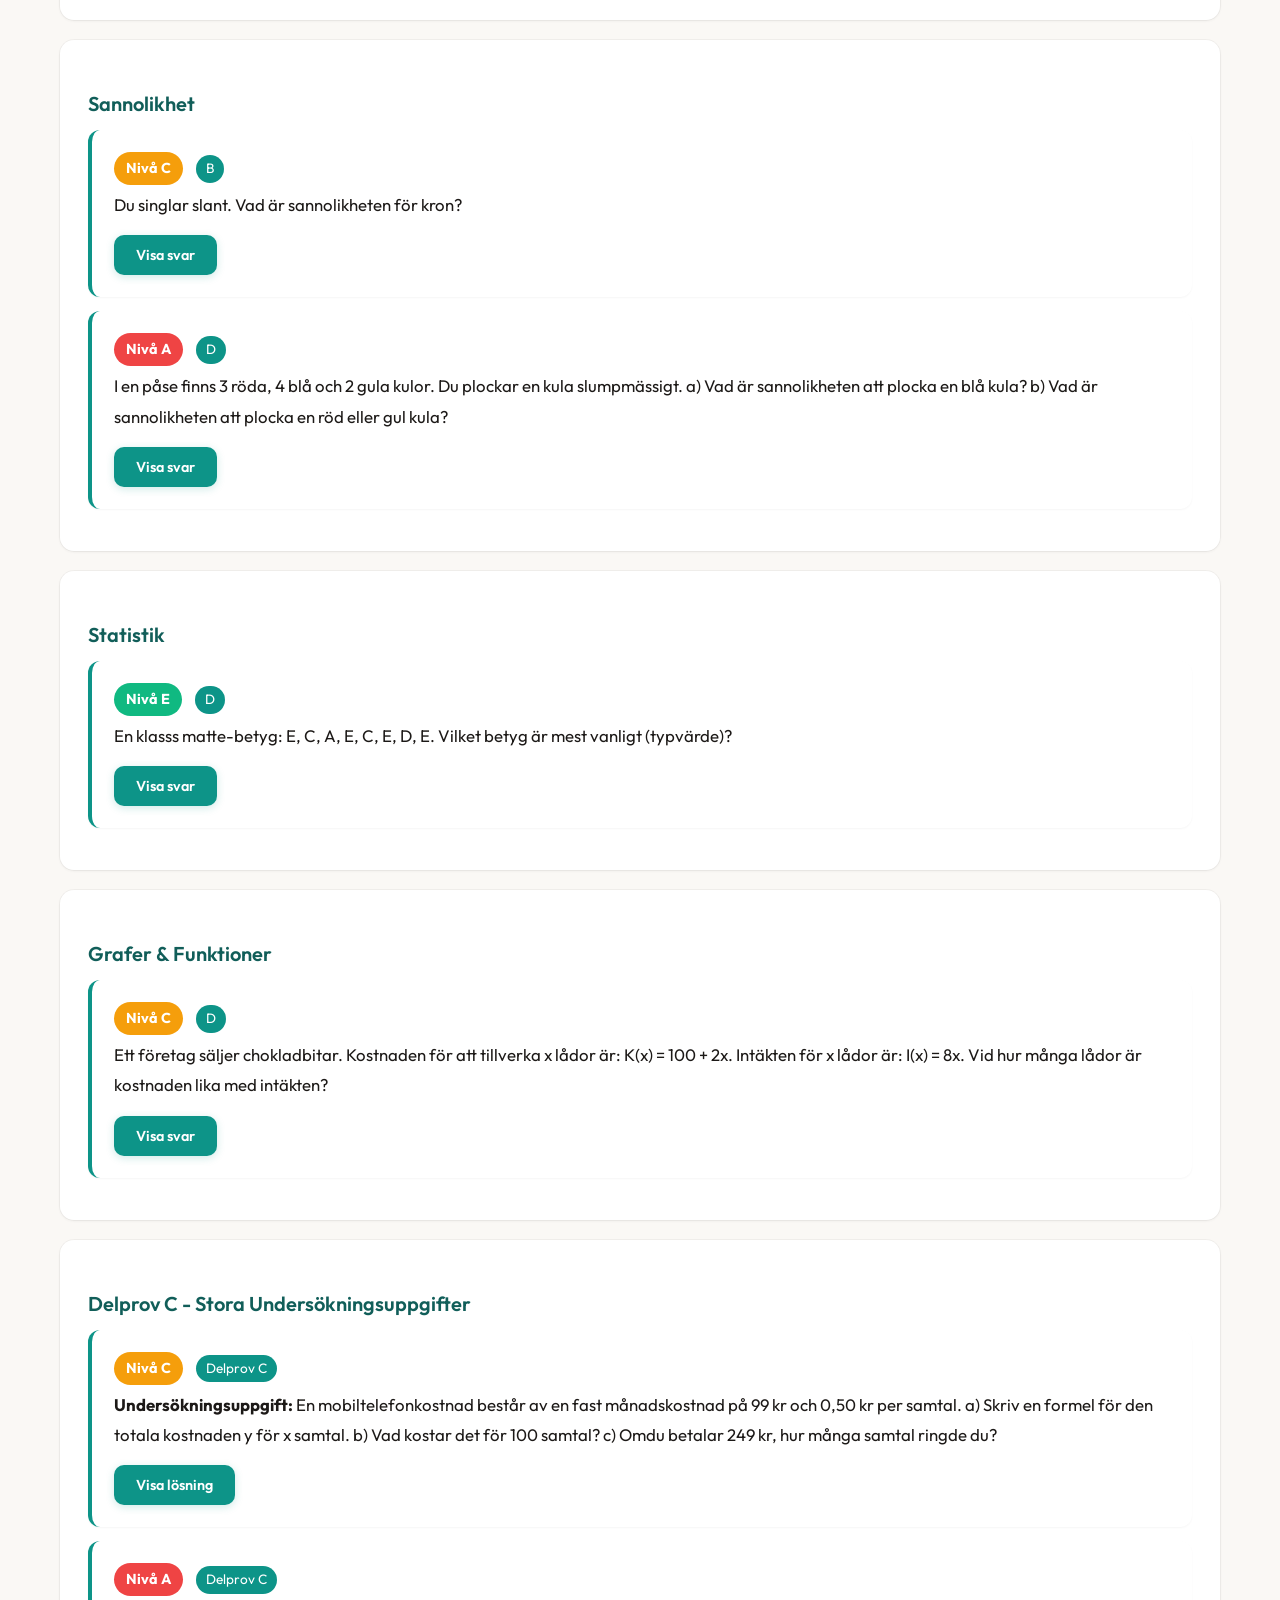
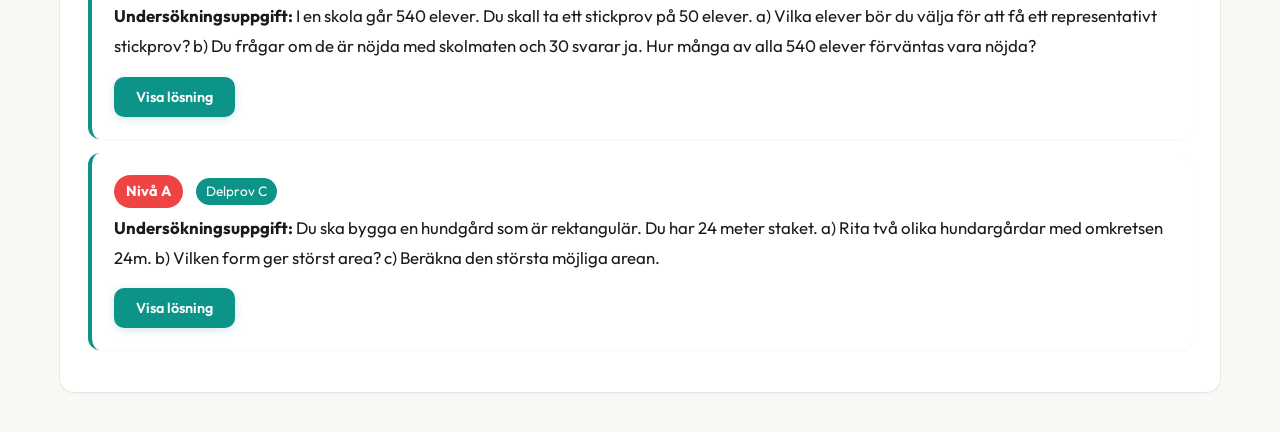
==== commit 12fb7ae1: "Redesign UI with Nordic Study Companion aesthetic Design overhaul with distinctive, non-generic visu" ====
--- a/index.html
+++ b/index.html
@@ -4,8 +4,11 @@
     <meta charset="UTF-8">
     <meta name="viewport" content="width=device-width, initial-scale=1.0">
     <meta name="description" content="Interaktivt studieverktyg för nationella provet i matematik årskurs 9. Quiz, övningsuppgifter, 5-veckorsplan och examensstrategier.">
-    <meta name="theme-color" content="#667eea">
+    <meta name="theme-color" content="#0d9488">
     <title>NP Matte Åk 9 - Studieverktyg</title>
+    <link rel="preconnect" href="https://fonts.googleapis.com">
+    <link rel="preconnect" href="https://fonts.gstatic.com" crossorigin>
+    <link href="https://fonts.googleapis.com/css2?family=Outfit:wght@300;400;500;600;700;800&display=swap" rel="stylesheet">
     <style>
         * {
             margin: 0;
@@ -14,21 +17,43 @@
         }
 
         :focus-visible {
-            outline: 3px solid #667eea;
-            outline-offset: 2px;
-        }
+            outline: 2px solid #0d9488;
+            outline-offset: 3px;
+            border-radius: 4px;
+        }
+
+        @keyframes slideUp {
+            from { opacity: 0; transform: translateY(16px); }
+            to { opacity: 1; transform: translateY(0); }
+        }
+
+        header {
+            animation: slideUp 0.5s ease both;
+        }
+
+        .tab-container {
+            animation: slideUp 0.5s ease 0.1s both;
+        }
+
+        .tab-content.active .card {
+            animation: slideUp 0.4s ease both;
+        }
+
+        .tab-content.active .card:nth-child(2) { animation-delay: 0.05s; }
+        .tab-content.active .card:nth-child(3) { animation-delay: 0.1s; }
+        .tab-content.active .card:nth-child(4) { animation-delay: 0.15s; }
 
         body {
-            font-family: 'Segoe UI', Tahoma, Geneva, Verdana, sans-serif;
+            font-family: 'Outfit', system-ui, sans-serif;
             line-height: 1.6;
-            transition: background-color 0.3s, color 0.3s;
-            background-color: #f8f9fa;
-            color: #1a1a1a;
+            transition: background-color 0.4s, color 0.4s;
+            background-color: #faf8f5;
+            color: #1c1917;
         }
 
         body.dark-mode {
-            background-color: #1a1a1a;
-            color: #f8f9fa;
+            background-color: #0c0a09;
+            color: #fafaf9;
         }
 
         .container {
@@ -40,25 +65,62 @@
         header {
             text-align: center;
             margin-bottom: 40px;
-            padding: 30px 20px;
-            background: linear-gradient(135deg, #667eea 0%, #764ba2 100%);
+            padding: 48px 24px 40px;
+            background: linear-gradient(160deg, #0f766e 0%, #134e4a 50%, #1e3a3a 100%);
             color: white;
-            border-radius: 10px;
-            box-shadow: 0 4px 15px rgba(0,0,0,0.1);
+            border-radius: 16px;
+            box-shadow: 0 8px 32px rgba(13,148,136,0.2), 0 2px 8px rgba(0,0,0,0.08);
+            position: relative;
+            overflow: hidden;
+        }
+
+        header::before {
+            content: '';
+            position: absolute;
+            top: -50%;
+            right: -20%;
+            width: 400px;
+            height: 400px;
+            background: radial-gradient(circle, rgba(245,158,11,0.12) 0%, transparent 70%);
+            pointer-events: none;
+        }
+
+        header::after {
+            content: '';
+            position: absolute;
+            bottom: 0;
+            left: 0;
+            right: 0;
+            height: 1px;
+            background: linear-gradient(90deg, transparent, rgba(255,255,255,0.2), transparent);
         }
 
         header h1 {
             font-size: 2.5em;
-            margin-bottom: 10px;
+            font-weight: 800;
+            margin-bottom: 8px;
+            letter-spacing: -0.02em;
+            position: relative;
+        }
+
+        header p {
+            opacity: 0.85;
+            font-weight: 300;
+            letter-spacing: 0.02em;
         }
 
         header .countdown {
-            font-size: 1.3em;
-            margin-top: 10px;
-            background: rgba(255,255,255,0.2);
-            padding: 10px 20px;
-            border-radius: 5px;
+            font-size: 1.15em;
+            margin-top: 16px;
+            background: rgba(255,255,255,0.1);
+            backdrop-filter: blur(8px);
+            -webkit-backdrop-filter: blur(8px);
+            padding: 12px 24px;
+            border-radius: 99px;
             display: inline-block;
+            border: 1px solid rgba(255,255,255,0.15);
+            font-weight: 500;
+            position: relative;
         }
 
         .header-controls {
@@ -70,50 +132,61 @@
         }
 
         .theme-toggle {
-            background: rgba(255,255,255,0.2);
-            border: 2px solid white;
+            background: rgba(255,255,255,0.1);
+            border: 1px solid rgba(255,255,255,0.25);
             color: white;
             padding: 10px 20px;
-            border-radius: 5px;
+            border-radius: 99px;
             cursor: pointer;
-            font-size: 1em;
-            transition: background 0.3s;
+            font-family: 'Outfit', system-ui, sans-serif;
+            font-size: 0.9em;
+            font-weight: 500;
+            transition: all 0.3s;
+            backdrop-filter: blur(8px);
+            -webkit-backdrop-filter: blur(8px);
         }
 
         .theme-toggle:hover {
-            background: rgba(255,255,255,0.3);
+            background: rgba(255,255,255,0.2);
+            transform: scale(1.03);
         }
 
         .tab-container {
             display: flex;
             flex-wrap: wrap;
-            gap: 10px;
+            gap: 4px;
             margin-bottom: 30px;
-            border-bottom: 3px solid #667eea;
+            border-bottom: 2px solid #e7e5e4;
             padding-bottom: 0;
         }
 
+        body.dark-mode .tab-container {
+            border-bottom-color: #292524;
+        }
+
         .tab-button {
-            padding: 15px 25px;
+            padding: 14px 22px;
             border: none;
             background: transparent;
             cursor: pointer;
-            font-size: 1em;
+            font-family: 'Outfit', system-ui, sans-serif;
+            font-size: 0.95em;
             font-weight: 600;
-            color: #666;
-            border-bottom: 4px solid transparent;
-            transition: all 0.3s;
+            color: #78716c;
+            border-bottom: 3px solid transparent;
+            transition: all 0.25s ease;
             position: relative;
-            bottom: -3px;
+            bottom: -2px;
+            letter-spacing: 0.01em;
         }
 
         .tab-button:hover {
-            color: #667eea;
+            color: #0d9488;
         }
 
         .tab-button.active {
-            color: #667eea;
-            border-bottom-color: #667eea;
+            color: #0d9488;
+            border-bottom-color: #0d9488;
         }
 
         body.dark-mode .tab-button {
@@ -121,12 +194,12 @@
         }
 
         body.dark-mode .tab-button:hover {
-            color: #9fa5ff;
+            color: #5eead4;
         }
 
         body.dark-mode .tab-button.active {
-            color: #9fa5ff;
-            border-bottom-color: #9fa5ff;
+            color: #5eead4;
+            border-bottom-color: #5eead4;
         }
 
         .tab-content {
@@ -145,45 +218,48 @@
 
         .card {
             background: white;
-            border-radius: 10px;
-            padding: 25px;
+            border-radius: 14px;
+            padding: 28px;
             margin-bottom: 20px;
-            box-shadow: 0 2px 10px rgba(0,0,0,0.1);
-            transition: transform 0.3s, box-shadow 0.3s;
+            box-shadow: 0 1px 3px rgba(0,0,0,0.06), 0 0 0 1px rgba(0,0,0,0.04);
+            transition: transform 0.3s ease, box-shadow 0.3s ease;
         }
 
         body.dark-mode .card {
-            background: #2a2a2a;
-            box-shadow: 0 2px 10px rgba(0,0,0,0.3);
+            background: #1c1917;
+            box-shadow: 0 1px 3px rgba(0,0,0,0.3), 0 0 0 1px rgba(255,255,255,0.04);
         }
 
         @media (hover: hover) {
             .card:hover {
-                transform: translateY(-2px);
-                box-shadow: 0 4px 15px rgba(0,0,0,0.15);
+                transform: translateY(-3px);
+                box-shadow: 0 12px 24px rgba(0,0,0,0.08), 0 0 0 1px rgba(0,0,0,0.04);
             }
         }
 
         .card h2 {
             margin-top: 0;
-            margin-bottom: 15px;
-            color: #667eea;
-            font-size: 1.8em;
+            margin-bottom: 16px;
+            color: #0f766e;
+            font-size: 1.7em;
+            font-weight: 700;
+            letter-spacing: -0.02em;
         }
 
         body.dark-mode .card h2 {
-            color: #9fa5ff;
+            color: #5eead4;
         }
 
         .card h3 {
             margin-top: 20px;
             margin-bottom: 10px;
-            color: #764ba2;
-            font-size: 1.3em;
+            color: #115e59;
+            font-size: 1.25em;
+            font-weight: 600;
         }
 
         body.dark-mode .card h3 {
-            color: #b89eff;
+            color: #2dd4bf;
         }
 
         .level-e {
@@ -243,7 +319,7 @@
             padding: 3px 10px;
             border-radius: 15px;
             font-size: 0.85em;
-            background: #667eea;
+            background: #0d9488;
             color: white;
             margin-right: 8px;
             margin-bottom: 5px;
@@ -296,14 +372,15 @@
 
         .question-card {
             background: white;
-            border-radius: 8px;
-            padding: 20px;
-            margin-bottom: 15px;
-            border-left: 5px solid #667eea;
+            border-radius: 12px;
+            padding: 22px;
+            margin-bottom: 14px;
+            border-left: 4px solid #0d9488;
+            box-shadow: 0 1px 2px rgba(0,0,0,0.04);
         }
 
         body.dark-mode .question-card {
-            background: #2a2a2a;
+            background: #1c1917;
         }
 
         .question-text {
@@ -313,31 +390,39 @@
         }
 
         .reveal-btn {
-            background: #667eea;
+            background: #0d9488;
             color: white;
             border: none;
-            padding: 10px 20px;
-            border-radius: 5px;
+            padding: 11px 22px;
+            border-radius: 10px;
             cursor: pointer;
+            font-family: 'Outfit', system-ui, sans-serif;
             font-weight: 600;
-            transition: background 0.3s;
+            font-size: 0.9em;
+            transition: all 0.25s ease;
+            box-shadow: 0 2px 8px rgba(13,148,136,0.2);
         }
 
         .reveal-btn:hover {
-            background: #764ba2;
+            background: #0f766e;
+            box-shadow: 0 4px 12px rgba(13,148,136,0.3);
+        }
+
+        .reveal-btn:active {
+            transform: scale(0.97);
         }
 
         .hidden-answer {
             display: none;
             margin-top: 15px;
-            padding: 15px;
-            background: #f0f0f0;
-            border-radius: 8px;
+            padding: 16px;
+            background: #f0fdf4;
+            border-radius: 10px;
             border-left: 4px solid #10b981;
         }
 
         body.dark-mode .hidden-answer {
-            background: #333;
+            background: #14532d20;
         }
 
         .hidden-answer.visible {
@@ -396,14 +481,15 @@
 
         .quiz-mode {
             background: white;
-            border-radius: 10px;
-            padding: 30px;
+            border-radius: 14px;
+            padding: 32px;
             max-width: 800px;
             margin: 0 auto;
+            box-shadow: 0 1px 3px rgba(0,0,0,0.06);
         }
 
         body.dark-mode .quiz-mode {
-            background: #2a2a2a;
+            background: #1c1917;
         }
 
         .quiz-controls {
@@ -416,19 +502,28 @@
         .btn {
             padding: 12px 25px;
             border: none;
-            border-radius: 5px;
+            border-radius: 10px;
             cursor: pointer;
+            font-family: 'Outfit', system-ui, sans-serif;
             font-weight: 600;
-            transition: all 0.3s;
+            font-size: 0.95em;
+            transition: all 0.25s ease;
+            letter-spacing: 0.01em;
+        }
+
+        .btn:active {
+            transform: scale(0.97);
         }
 
         .btn-primary {
-            background: #667eea;
+            background: #0d9488;
             color: white;
+            box-shadow: 0 2px 8px rgba(13,148,136,0.25);
         }
 
         .btn-primary:hover {
-            background: #764ba2;
+            background: #0f766e;
+            box-shadow: 0 4px 12px rgba(13,148,136,0.35);
         }
 
         .btn-secondary {
@@ -460,16 +555,17 @@
 
         .study-plan-day {
             background: white;
-            border-radius: 8px;
+            border-radius: 12px;
             padding: 20px;
-            margin-bottom: 15px;
-            border-left: 4px solid #667eea;
+            margin-bottom: 12px;
+            border-left: 4px solid #0d9488;
             cursor: pointer;
-            transition: all 0.3s;
+            transition: all 0.25s ease;
+            box-shadow: 0 1px 3px rgba(0,0,0,0.04);
         }
 
         body.dark-mode .study-plan-day {
-            background: #2a2a2a;
+            background: #1c1917;
         }
 
         @media (hover: hover) {
@@ -497,7 +593,7 @@
 
         .day-date {
             font-weight: 600;
-            color: #667eea;
+            color: #0d9488;
             font-size: 1.1em;
         }
 
@@ -523,7 +619,7 @@
             background: white;
             border-radius: 8px;
             padding: 15px;
-            border-left: 4px solid #667eea;
+            border-left: 4px solid #0d9488;
             margin-bottom: 15px;
         }
 
@@ -533,7 +629,7 @@
 
         .formula-name {
             font-weight: bold;
-            color: #667eea;
+            color: #0d9488;
             margin-bottom: 8px;
             font-size: 1.1em;
         }
@@ -587,19 +683,20 @@
 
         .progress-fill {
             height: 100%;
-            background: linear-gradient(90deg, #10b981, #667eea);
+            background: linear-gradient(90deg, #10b981, #0d9488);
             display: flex;
             align-items: center;
             justify-content: center;
             color: white;
             font-weight: 600;
-            font-size: 0.9em;
-            transition: width 0.3s;
+            font-size: 0.85em;
+            transition: width 0.5s ease;
+            border-radius: 15px;
         }
 
         .example-box {
             background: #eff6ff;
-            border-left: 4px solid #667eea;
+            border-left: 4px solid #0d9488;
             padding: 15px;
             border-radius: 8px;
             margin: 15px 0;
@@ -610,7 +707,7 @@
         }
 
         .example-box h5 {
-            color: #667eea;
+            color: #0d9488;
             margin-bottom: 10px;
         }
 
@@ -628,7 +725,7 @@
 
         .quiz-score h3 {
             font-size: 2em;
-            color: #667eea;
+            color: #0d9488;
             margin-bottom: 20px;
         }
 
@@ -636,14 +733,15 @@
             width: 150px;
             height: 150px;
             border-radius: 50%;
-            background: linear-gradient(135deg, #667eea 0%, #764ba2 100%);
+            background: linear-gradient(135deg, #0d9488 0%, #115e59 100%);
             color: white;
             display: flex;
             align-items: center;
             justify-content: center;
             font-size: 3em;
-            font-weight: bold;
+            font-weight: 800;
             margin: 0 auto 20px;
+            box-shadow: 0 8px 24px rgba(13,148,136,0.3);
         }
 
         @media (max-width: 768px) {
@@ -767,7 +865,7 @@
         .site-nav {
             display: flex;
             gap: 0;
-            background: #1e1b4b;
+            background: #0f172a;
             padding: 0;
             position: sticky;
             top: 0;
@@ -794,12 +892,12 @@
 
         .site-nav-link.active {
             color: white;
-            border-bottom-color: #667eea;
+            border-bottom-color: #0d9488;
             background: rgba(255,255,255,0.05);
         }
 
         body.dark-mode .site-nav {
-            background: #0f0e1a;
+            background: #020617;
         }
 
         @media (max-width: 768px) {
@@ -1377,7 +1475,7 @@
             let html = '<div class="card"><h3>Strategi Under Provet</h3>';
             hacks.forEach(hack => {
                 html += `<div style="margin-bottom: 30px;">
-                    <h4 style="color: #667eea; margin-bottom: 15px;">🎯 ${hack.title}</h4>
+                    <h4 style="color: #0d9488; margin-bottom: 15px;">🎯 ${hack.title}</h4>
                     <ul style="margin-left: 20px; line-height: 1.8;">`;
                 hack.tips.forEach(tip => {
                     html += `<li>${tip}</li>`;
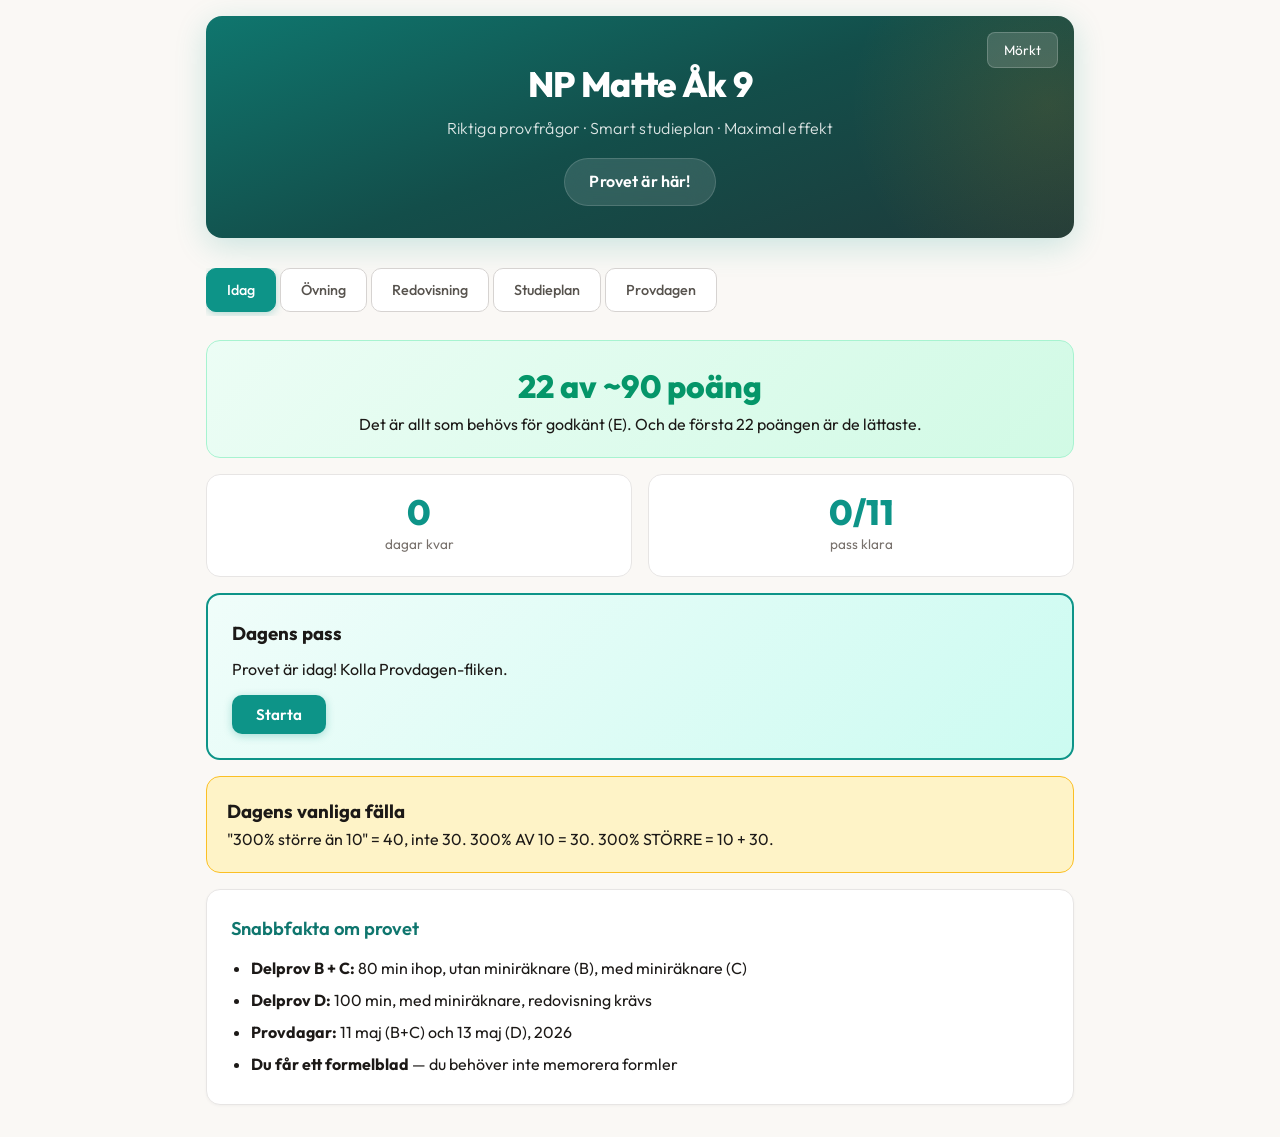
==== commit 55ba5c2d: "Remove outdated strategy report and tools for NP Matte Åk 9 - Deleted NP_Matematik_Ak9_Strategi.html" ====
--- a/index.html
+++ b/index.html
@@ -1,1584 +1,423 @@
 <!DOCTYPE html>
 <html lang="sv">
 <head>
-    <meta charset="UTF-8">
-    <meta name="viewport" content="width=device-width, initial-scale=1.0">
-    <meta name="description" content="Interaktivt studieverktyg för nationella provet i matematik årskurs 9. Quiz, övningsuppgifter, 5-veckorsplan och examensstrategier.">
-    <meta name="theme-color" content="#0d9488">
-    <title>NP Matte Åk 9 - Studieverktyg</title>
-    <link rel="preconnect" href="https://fonts.googleapis.com">
-    <link rel="preconnect" href="https://fonts.gstatic.com" crossorigin>
-    <link href="https://fonts.googleapis.com/css2?family=Outfit:wght@300;400;500;600;700;800&display=swap" rel="stylesheet">
-    <style>
-        * {
-            margin: 0;
-            padding: 0;
-            box-sizing: border-box;
-        }
-
-        :focus-visible {
-            outline: 2px solid #0d9488;
-            outline-offset: 3px;
-            border-radius: 4px;
-        }
-
-        @keyframes slideUp {
-            from { opacity: 0; transform: translateY(16px); }
-            to { opacity: 1; transform: translateY(0); }
-        }
-
-        header {
-            animation: slideUp 0.5s ease both;
-        }
-
-        .tab-container {
-            animation: slideUp 0.5s ease 0.1s both;
-        }
-
-        .tab-content.active .card {
-            animation: slideUp 0.4s ease both;
-        }
-
-        .tab-content.active .card:nth-child(2) { animation-delay: 0.05s; }
-        .tab-content.active .card:nth-child(3) { animation-delay: 0.1s; }
-        .tab-content.active .card:nth-child(4) { animation-delay: 0.15s; }
-
-        body {
-            font-family: 'Outfit', system-ui, sans-serif;
-            line-height: 1.6;
-            transition: background-color 0.4s, color 0.4s;
-            background-color: #faf8f5;
-            color: #1c1917;
-        }
-
-        body.dark-mode {
-            background-color: #0c0a09;
-            color: #fafaf9;
-        }
-
-        .container {
-            max-width: 1200px;
-            margin: 0 auto;
-            padding: 20px;
-        }
-
-        header {
-            text-align: center;
-            margin-bottom: 40px;
-            padding: 48px 24px 40px;
-            background: linear-gradient(160deg, #0f766e 0%, #134e4a 50%, #1e3a3a 100%);
-            color: white;
-            border-radius: 16px;
-            box-shadow: 0 8px 32px rgba(13,148,136,0.2), 0 2px 8px rgba(0,0,0,0.08);
-            position: relative;
-            overflow: hidden;
-        }
-
-        header::before {
-            content: '';
-            position: absolute;
-            top: -50%;
-            right: -20%;
-            width: 400px;
-            height: 400px;
-            background: radial-gradient(circle, rgba(245,158,11,0.12) 0%, transparent 70%);
-            pointer-events: none;
-        }
-
-        header::after {
-            content: '';
-            position: absolute;
-            bottom: 0;
-            left: 0;
-            right: 0;
-            height: 1px;
-            background: linear-gradient(90deg, transparent, rgba(255,255,255,0.2), transparent);
-        }
-
-        header h1 {
-            font-size: 2.5em;
-            font-weight: 800;
-            margin-bottom: 8px;
-            letter-spacing: -0.02em;
-            position: relative;
-        }
-
-        header p {
-            opacity: 0.85;
-            font-weight: 300;
-            letter-spacing: 0.02em;
-        }
-
-        header .countdown {
-            font-size: 1.15em;
-            margin-top: 16px;
-            background: rgba(255,255,255,0.1);
-            backdrop-filter: blur(8px);
-            -webkit-backdrop-filter: blur(8px);
-            padding: 12px 24px;
-            border-radius: 99px;
-            display: inline-block;
-            border: 1px solid rgba(255,255,255,0.15);
-            font-weight: 500;
-            position: relative;
-        }
-
-        .header-controls {
-            margin-top: 20px;
-            display: flex;
-            justify-content: center;
-            gap: 20px;
-            flex-wrap: wrap;
-        }
-
-        .theme-toggle {
-            background: rgba(255,255,255,0.1);
-            border: 1px solid rgba(255,255,255,0.25);
-            color: white;
-            padding: 10px 20px;
-            border-radius: 99px;
-            cursor: pointer;
-            font-family: 'Outfit', system-ui, sans-serif;
-            font-size: 0.9em;
-            font-weight: 500;
-            transition: all 0.3s;
-            backdrop-filter: blur(8px);
-            -webkit-backdrop-filter: blur(8px);
-        }
-
-        .theme-toggle:hover {
-            background: rgba(255,255,255,0.2);
-            transform: scale(1.03);
-        }
-
-        .tab-container {
-            display: flex;
-            flex-wrap: wrap;
-            gap: 4px;
-            margin-bottom: 30px;
-            border-bottom: 2px solid #e7e5e4;
-            padding-bottom: 0;
-        }
-
-        body.dark-mode .tab-container {
-            border-bottom-color: #292524;
-        }
-
-        .tab-button {
-            padding: 14px 22px;
-            border: none;
-            background: transparent;
-            cursor: pointer;
-            font-family: 'Outfit', system-ui, sans-serif;
-            font-size: 0.95em;
-            font-weight: 600;
-            color: #78716c;
-            border-bottom: 3px solid transparent;
-            transition: all 0.25s ease;
-            position: relative;
-            bottom: -2px;
-            letter-spacing: 0.01em;
-        }
-
-        .tab-button:hover {
-            color: #0d9488;
-        }
-
-        .tab-button.active {
-            color: #0d9488;
-            border-bottom-color: #0d9488;
-        }
-
-        body.dark-mode .tab-button {
-            color: #aaa;
-        }
-
-        body.dark-mode .tab-button:hover {
-            color: #5eead4;
-        }
-
-        body.dark-mode .tab-button.active {
-            color: #5eead4;
-            border-bottom-color: #5eead4;
-        }
-
-        .tab-content {
-            display: none;
-            animation: fadeIn 0.3s;
-        }
-
-        .tab-content.active {
-            display: block;
-        }
-
-        @keyframes fadeIn {
-            from { opacity: 0; }
-            to { opacity: 1; }
-        }
-
-        .card {
-            background: white;
-            border-radius: 14px;
-            padding: 28px;
-            margin-bottom: 20px;
-            box-shadow: 0 1px 3px rgba(0,0,0,0.06), 0 0 0 1px rgba(0,0,0,0.04);
-            transition: transform 0.3s ease, box-shadow 0.3s ease;
-        }
-
-        body.dark-mode .card {
-            background: #1c1917;
-            box-shadow: 0 1px 3px rgba(0,0,0,0.3), 0 0 0 1px rgba(255,255,255,0.04);
-        }
-
-        @media (hover: hover) {
-            .card:hover {
-                transform: translateY(-3px);
-                box-shadow: 0 12px 24px rgba(0,0,0,0.08), 0 0 0 1px rgba(0,0,0,0.04);
-            }
-        }
-
-        .card h2 {
-            margin-top: 0;
-            margin-bottom: 16px;
-            color: #0f766e;
-            font-size: 1.7em;
-            font-weight: 700;
-            letter-spacing: -0.02em;
-        }
-
-        body.dark-mode .card h2 {
-            color: #5eead4;
-        }
-
-        .card h3 {
-            margin-top: 20px;
-            margin-bottom: 10px;
-            color: #115e59;
-            font-size: 1.25em;
-            font-weight: 600;
-        }
-
-        body.dark-mode .card h3 {
-            color: #2dd4bf;
-        }
-
-        .level-e {
-            border-left: 5px solid #10b981;
-            background: linear-gradient(to right, rgba(16,185,129,0.05), transparent);
-        }
-
-        .level-c {
-            border-left: 5px solid #f59e0b;
-            background: linear-gradient(to right, rgba(245,158,11,0.05), transparent);
-        }
-
-        .level-a {
-            border-left: 5px solid #ef4444;
-            background: linear-gradient(to right, rgba(239,68,68,0.05), transparent);
-        }
-
-        body.dark-mode .level-e {
-            background: linear-gradient(to right, rgba(16,185,129,0.15), transparent);
-        }
-
-        body.dark-mode .level-c {
-            background: linear-gradient(to right, rgba(245,158,11,0.15), transparent);
-        }
-
-        body.dark-mode .level-a {
-            background: linear-gradient(to right, rgba(239,68,68,0.15), transparent);
-        }
-
-        .level-badge {
-            display: inline-block;
-            padding: 5px 12px;
-            border-radius: 20px;
-            font-weight: bold;
-            font-size: 0.9em;
-            margin-right: 10px;
-            margin-bottom: 5px;
-        }
-
-        .badge-e {
-            background: #10b981;
-            color: white;
-        }
-
-        .badge-c {
-            background: #f59e0b;
-            color: white;
-        }
-
-        .badge-a {
-            background: #ef4444;
-            color: white;
-        }
-
-        .badge-topic {
-            display: inline-block;
-            padding: 3px 10px;
-            border-radius: 15px;
-            font-size: 0.85em;
-            background: #0d9488;
-            color: white;
-            margin-right: 8px;
-            margin-bottom: 5px;
-        }
-
-        .accordion-header {
-            cursor: pointer;
-            padding: 15px;
-            background: #f0f0f0;
-            border-radius: 8px;
-            font-weight: 600;
-            display: flex;
-            justify-content: space-between;
-            align-items: center;
-            transition: background 0.3s;
-            user-select: none;
-        }
-
-        body.dark-mode .accordion-header {
-            background: #333;
-        }
-
-        .accordion-header:hover {
-            background: #e0e0e0;
-        }
-
-        body.dark-mode .accordion-header:hover {
-            background: #444;
-        }
-
-        .accordion-icon {
-            transition: transform 0.3s;
-        }
-
-        .accordion-icon.open {
-            transform: rotate(180deg);
-        }
-
-        .accordion-content {
-            max-height: 0;
-            overflow: hidden;
-            transition: max-height 0.3s ease-out;
-            padding: 0 15px;
-        }
-
-        .accordion-content.open {
-            max-height: 2000px;
-            padding: 15px;
-        }
-
-        .question-card {
-            background: white;
-            border-radius: 12px;
-            padding: 22px;
-            margin-bottom: 14px;
-            border-left: 4px solid #0d9488;
-            box-shadow: 0 1px 2px rgba(0,0,0,0.04);
-        }
-
-        body.dark-mode .question-card {
-            background: #1c1917;
-        }
-
-        .question-text {
-            font-size: 1.05em;
-            margin-bottom: 15px;
-            line-height: 1.8;
-        }
-
-        .reveal-btn {
-            background: #0d9488;
-            color: white;
-            border: none;
-            padding: 11px 22px;
-            border-radius: 10px;
-            cursor: pointer;
-            font-family: 'Outfit', system-ui, sans-serif;
-            font-weight: 600;
-            font-size: 0.9em;
-            transition: all 0.25s ease;
-            box-shadow: 0 2px 8px rgba(13,148,136,0.2);
-        }
-
-        .reveal-btn:hover {
-            background: #0f766e;
-            box-shadow: 0 4px 12px rgba(13,148,136,0.3);
-        }
-
-        .reveal-btn:active {
-            transform: scale(0.97);
-        }
-
-        .hidden-answer {
-            display: none;
-            margin-top: 15px;
-            padding: 16px;
-            background: #f0fdf4;
-            border-radius: 10px;
-            border-left: 4px solid #10b981;
-        }
-
-        body.dark-mode .hidden-answer {
-            background: #14532d20;
-        }
-
-        .hidden-answer.visible {
-            display: block;
-        }
-
-        .hidden-answer h4 {
-            color: #10b981;
-            margin-bottom: 10px;
-        }
-
-        .comparison-grid {
-            display: grid;
-            grid-template-columns: 1fr 1fr;
-            gap: 20px;
-            margin: 20px 0;
-        }
-
-        @media (max-width: 768px) {
-            .comparison-grid {
-                grid-template-columns: 1fr;
-            }
-        }
-
-        .good-answer {
-            border: 2px solid #10b981;
-            padding: 15px;
-            border-radius: 8px;
-            background: rgba(16,185,129,0.05);
-        }
-
-        body.dark-mode .good-answer {
-            background: rgba(16,185,129,0.15);
-        }
-
-        .bad-answer {
-            border: 2px solid #ef4444;
-            padding: 15px;
-            border-radius: 8px;
-            background: rgba(239,68,68,0.05);
-        }
-
-        body.dark-mode .bad-answer {
-            background: rgba(239,68,68,0.15);
-        }
-
-        .good-answer h4 {
-            color: #10b981;
-            margin-bottom: 10px;
-        }
-
-        .bad-answer h4 {
-            color: #ef4444;
-            margin-bottom: 10px;
-        }
-
-        .quiz-mode {
-            background: white;
-            border-radius: 14px;
-            padding: 32px;
-            max-width: 800px;
-            margin: 0 auto;
-            box-shadow: 0 1px 3px rgba(0,0,0,0.06);
-        }
-
-        body.dark-mode .quiz-mode {
-            background: #1c1917;
-        }
-
-        .quiz-controls {
-            display: flex;
-            gap: 15px;
-            margin-bottom: 30px;
-            flex-wrap: wrap;
-        }
-
-        .btn {
-            padding: 12px 25px;
-            border: none;
-            border-radius: 10px;
-            cursor: pointer;
-            font-family: 'Outfit', system-ui, sans-serif;
-            font-weight: 600;
-            font-size: 0.95em;
-            transition: all 0.25s ease;
-            letter-spacing: 0.01em;
-        }
-
-        .btn:active {
-            transform: scale(0.97);
-        }
-
-        .btn-primary {
-            background: #0d9488;
-            color: white;
-            box-shadow: 0 2px 8px rgba(13,148,136,0.25);
-        }
-
-        .btn-primary:hover {
-            background: #0f766e;
-            box-shadow: 0 4px 12px rgba(13,148,136,0.35);
-        }
-
-        .btn-secondary {
-            background: #f59e0b;
-            color: white;
-        }
-
-        .btn-secondary:hover {
-            background: #d97706;
-        }
-
-        .btn-success {
-            background: #10b981;
-            color: white;
-        }
-
-        .btn-success:hover {
-            background: #059669;
-        }
-
-        .btn-danger {
-            background: #ef4444;
-            color: white;
-        }
-
-        .btn-danger:hover {
-            background: #dc2626;
-        }
-
-        .study-plan-day {
-            background: white;
-            border-radius: 12px;
-            padding: 20px;
-            margin-bottom: 12px;
-            border-left: 4px solid #0d9488;
-            cursor: pointer;
-            transition: all 0.25s ease;
-            box-shadow: 0 1px 3px rgba(0,0,0,0.04);
-        }
-
-        body.dark-mode .study-plan-day {
-            background: #1c1917;
-        }
-
-        @media (hover: hover) {
-            .study-plan-day:hover {
-                transform: translateX(5px);
-                box-shadow: 0 2px 10px rgba(0,0,0,0.1);
-            }
-        }
-
-        .study-plan-day.today {
-            border-left-color: #10b981;
-            background: rgba(16,185,129,0.05);
-        }
-
-        body.dark-mode .study-plan-day.today {
-            background: rgba(16,185,129,0.15);
-        }
-
-        .day-header {
-            display: flex;
-            justify-content: space-between;
-            align-items: center;
-            margin-bottom: 10px;
-        }
-
-        .day-date {
-            font-weight: 600;
-            color: #0d9488;
-            font-size: 1.1em;
-        }
-
-        .day-duration {
-            background: #f59e0b;
-            color: white;
-            padding: 3px 10px;
-            border-radius: 15px;
-            font-size: 0.9em;
-        }
-
-        .day-tasks {
-            color: #666;
-            margin-top: 10px;
-            line-height: 1.6;
-        }
-
-        body.dark-mode .day-tasks {
-            color: #aaa;
-        }
-
-        .formula-card {
-            background: white;
-            border-radius: 8px;
-            padding: 15px;
-            border-left: 4px solid #0d9488;
-            margin-bottom: 15px;
-        }
-
-        body.dark-mode .formula-card {
-            background: #2a2a2a;
-        }
-
-        .formula-name {
-            font-weight: bold;
-            color: #0d9488;
-            margin-bottom: 8px;
-            font-size: 1.1em;
-        }
-
-        .formula-text {
-            font-family: 'Courier New', monospace;
-            background: #f0f0f0;
-            padding: 10px;
-            border-radius: 5px;
-            margin: 10px 0;
-        }
-
-        body.dark-mode .formula-text {
-            background: #333;
-        }
-
-        .tips-section {
-            background: #fef3c7;
-            border-left: 4px solid #f59e0b;
-            padding: 15px;
-            border-radius: 8px;
-            margin-bottom: 15px;
-        }
-
-        body.dark-mode .tips-section {
-            background: rgba(245,158,11,0.1);
-        }
-
-        .tips-section h4 {
-            color: #b45309;
-            margin-bottom: 8px;
-        }
-
-        .tips-section li {
-            margin-left: 20px;
-            margin-bottom: 8px;
-        }
-
-        .progress-bar {
-            width: 100%;
-            height: 30px;
-            background: #e5e7eb;
-            border-radius: 15px;
-            overflow: hidden;
-            margin: 20px 0;
-        }
-
-        body.dark-mode .progress-bar {
-            background: #444;
-        }
-
-        .progress-fill {
-            height: 100%;
-            background: linear-gradient(90deg, #10b981, #0d9488);
-            display: flex;
-            align-items: center;
-            justify-content: center;
-            color: white;
-            font-weight: 600;
-            font-size: 0.85em;
-            transition: width 0.5s ease;
-            border-radius: 15px;
-        }
-
-        .example-box {
-            background: #eff6ff;
-            border-left: 4px solid #0d9488;
-            padding: 15px;
-            border-radius: 8px;
-            margin: 15px 0;
-        }
-
-        body.dark-mode .example-box {
-            background: rgba(102,126,234,0.1);
-        }
-
-        .example-box h5 {
-            color: #0d9488;
-            margin-bottom: 10px;
-        }
-
-        .quiz-score {
-            text-align: center;
-            padding: 30px;
-            background: white;
-            border-radius: 10px;
-            margin-top: 30px;
-        }
-
-        body.dark-mode .quiz-score {
-            background: #2a2a2a;
-        }
-
-        .quiz-score h3 {
-            font-size: 2em;
-            color: #0d9488;
-            margin-bottom: 20px;
-        }
-
-        .score-circle {
-            width: 150px;
-            height: 150px;
-            border-radius: 50%;
-            background: linear-gradient(135deg, #0d9488 0%, #115e59 100%);
-            color: white;
-            display: flex;
-            align-items: center;
-            justify-content: center;
-            font-size: 3em;
-            font-weight: 800;
-            margin: 0 auto 20px;
-            box-shadow: 0 8px 24px rgba(13,148,136,0.3);
-        }
-
-        @media (max-width: 768px) {
-            .container {
-                padding: 12px;
-            }
-
-            header {
-                padding: 20px 15px;
-                margin-bottom: 20px;
-                border-radius: 8px;
-            }
-
-            header h1 {
-                font-size: 1.5em;
-            }
-
-            header .countdown {
-                font-size: 1em;
-                padding: 8px 14px;
-            }
-
-            .tab-container {
-                flex-wrap: nowrap;
-                overflow-x: auto;
-                -webkit-overflow-scrolling: touch;
-                scrollbar-width: none;
-                gap: 0;
-            }
-
-            .tab-container::-webkit-scrollbar {
-                display: none;
-            }
-
-            .tab-button {
-                padding: 12px 16px;
-                font-size: 0.85em;
-                min-height: 44px;
-                flex-shrink: 0;
-            }
-
-            .card {
-                padding: 16px;
-                border-radius: 8px;
-            }
-
-            .card h2 {
-                font-size: 1.4em;
-            }
-
-            .comparison-grid {
-                grid-template-columns: 1fr;
-            }
-
-            .quiz-controls {
-                flex-direction: column;
-            }
-
-            .quiz-controls .btn {
-                width: 100%;
-                min-height: 48px;
-            }
-
-            .btn {
-                min-height: 44px;
-                font-size: 1em;
-            }
-
-            .reveal-btn {
-                min-height: 44px;
-                width: 100%;
-            }
-
-            .question-text {
-                font-size: 1em;
-            }
-
-            .score-circle {
-                width: 120px;
-                height: 120px;
-                font-size: 2.5em;
-            }
-
-            .study-plan-day {
-                padding: 15px;
-            }
-
-            .day-header {
-                flex-direction: column;
-                align-items: flex-start;
-                gap: 6px;
-            }
-        }
-
-        @media (max-width: 480px) {
-            header h1 {
-                font-size: 1.3em;
-            }
-
-            .card h2 {
-                font-size: 1.2em;
-            }
-
-            .tab-button {
-                padding: 10px 12px;
-                font-size: 0.8em;
-            }
-        }
-
-        .table-wrapper {
-            overflow-x: auto;
-            -webkit-overflow-scrolling: touch;
-            margin: 0 -16px;
-            padding: 0 16px;
-        }
-
-        .hidden {
-            display: none !important;
-        }
-
-        .site-nav {
-            display: flex;
-            gap: 0;
-            background: #0f172a;
-            padding: 0;
-            position: sticky;
-            top: 0;
-            z-index: 100;
-            overflow-x: auto;
-            -webkit-overflow-scrolling: touch;
-        }
-
-        .site-nav-link {
-            color: rgba(255,255,255,0.7);
-            text-decoration: none;
-            padding: 14px 20px;
-            font-weight: 600;
-            font-size: 0.95em;
-            white-space: nowrap;
-            transition: background 0.2s, color 0.2s;
-            border-bottom: 3px solid transparent;
-        }
-
-        .site-nav-link:hover {
-            background: rgba(255,255,255,0.1);
-            color: white;
-        }
-
-        .site-nav-link.active {
-            color: white;
-            border-bottom-color: #0d9488;
-            background: rgba(255,255,255,0.05);
-        }
-
-        body.dark-mode .site-nav {
-            background: #020617;
-        }
-
-        @media (max-width: 768px) {
-            .site-nav-link {
-                padding: 12px 16px;
-                font-size: 0.85em;
-            }
-        }
-    </style>
+  <meta charset="UTF-8">
+  <meta name="viewport" content="width=device-width, initial-scale=1.0">
+  <meta name="description" content="Studieverktyg för nationella provet i matematik åk 9. Riktiga NP-frågor, adaptiv studieplan och examensstrategier.">
+  <meta name="theme-color" content="#0d9488">
+  <title>NP Matte Åk 9 — Studieverktyg</title>
+  <link rel="preconnect" href="https://fonts.googleapis.com">
+  <link rel="preconnect" href="https://fonts.gstatic.com" crossorigin>
+  <link href="https://fonts.googleapis.com/css2?family=Outfit:wght@300;400;500;600;700;800&display=swap" rel="stylesheet">
+  <link rel="stylesheet" href="style.css">
 </head>
 <body>
-    <nav class="site-nav" role="navigation" aria-label="Sidnavigering">
-        <a href="index.html" class="site-nav-link active" aria-current="page">Studieverktyg</a>
-        <a href="NP_Matematik_Ak9_Strategi.html" class="site-nav-link">Strategirapport</a>
-        <a href="NP_Matte_Verktyg.html" class="site-nav-link">Verktyg & Formler</a>
-    </nav>
-
-    <div class="container">
-        <header>
-            <h1>Nationella Provet Matematik Åk 9</h1>
-            <p>Ultimat Studieverktyg för NP Våren 2026</p>
-            <div class="countdown" id="countdown"></div>
-            <div class="header-controls">
-                <button class="theme-toggle" onclick="toggleTheme()">🌙 Mörkläge</button>
-            </div>
-        </header>
-
-        <div class="tab-container" role="tablist" aria-label="Innehållsflikar">
-            <button class="tab-button active" role="tab" aria-selected="true" aria-controls="practice" onclick="switchTab('practice', this)">Träning</button>
-            <button class="tab-button" role="tab" aria-selected="false" aria-controls="plan" onclick="switchTab('plan', this)">5-veckors Plan</button>
-            <button class="tab-button" role="tab" aria-selected="false" aria-controls="quiz" onclick="switchTab('quiz', this)">Quiz Mode</button>
-            <button class="tab-button" role="tab" aria-selected="false" aria-controls="solutions" onclick="switchTab('solutions', this)">Redovisningsguide</button>
-            <button class="tab-button" role="tab" aria-selected="false" aria-controls="formulas" onclick="switchTab('formulas', this)">Formelsamling</button>
-            <button class="tab-button" role="tab" aria-selected="false" aria-controls="hacks" onclick="switchTab('hacks', this)">Examenshacks</button>
-            <button class="tab-button" role="tab" aria-selected="false" aria-controls="nightbefore" onclick="switchTab('nightbefore', this)">Kvällen Innan</button>
-        </div>
-
-        <!-- PRACTICE TAB -->
-        <div id="practice" class="tab-content active" role="tabpanel">
-            <div class="card">
-                <h2>Övningsuppgifter</h2>
-                <p>Träna på autentiska uppgifter från nationella provet. Klicka på en uppgift för att se lösningen.</p>
-            </div>
-
-            <div id="practiceQuestions"></div>
-        </div>
-
-        <!-- STUDY PLAN TAB -->
-        <div id="plan" class="tab-content" role="tabpanel">
-            <div class="card">
-                <h2>5-Veckors Studieplan</h2>
-                <p>Din personaliserade väg till examen. Dagens dag är markerad i grönt. Klicka på en dag för detaljer.</p>
-            </div>
-            <div id="studyPlan"></div>
-        </div>
-
-        <!-- QUIZ TAB -->
-        <div id="quiz" class="tab-content" role="tabpanel">
-            <div class="quiz-mode">
-                <h2>Quiz Mode</h2>
-                <p>Testa dina kunskaper under examenslika förhållanden. Välj vilken typ av delprov du vill träna på:</p>
-                <div class="quiz-controls">
-                    <button class="btn btn-primary" onclick="startQuiz('delB')">Delprov B (15 frågor, ingen kalkylator)</button>
-                    <button class="btn btn-secondary" onclick="startQuiz('delC')">Delprov C (3 stora problem)</button>
-                    <button class="btn btn-danger" onclick="startQuiz('delD')">Delprov D (10 problem, kalkylator)</button>
-                </div>
-                <div id="quizContainer"></div>
-            </div>
-        </div>
-
-        <!-- SOLUTIONS GUIDE TAB -->
-        <div id="solutions" class="tab-content" role="tabpanel">
-            <div class="card">
-                <h2>Redovisningsguide - Så Skriver Du Rätt Svar</h2>
-                <p>Läs hur du ska presentera dina lösningar för att få full poäng. Fokus på struktur och klarhet!</p>
-            </div>
-            <div id="solutionsContent"></div>
-        </div>
-
-        <!-- FORMULAS TAB -->
-        <div id="formulas" class="tab-content" role="tabpanel">
-            <div class="card">
-                <h2>Formelsamling</h2>
-                <p>Viktiga formler och samband. Klicka på en formel för att se en exempel-uppgift.</p>
-            </div>
-            <div id="formulasContent"></div>
-        </div>
-
-        <!-- HACKS TAB -->
-        <div id="hacks" class="tab-content" role="tabpanel">
-            <div class="card">
-                <h2>Examenshacks - Smarta Strategier Under Provet</h2>
-                <p>Tricks och knep för att maximera dina poäng även när du inte kan lösa allt.</p>
-            </div>
-            <div id="hacksContent"></div>
-        </div>
-
-        <!-- NIGHT BEFORE TAB -->
-        <div id="nightbefore" class="tab-content" role="tabpanel">
-            <div class="card">
-                <h2>Kvällen Innan Provet</h2>
-                <p>Fokuserad uppvärmning och mental förberedelse för maximal prestanda.</p>
-            </div>
-            <div id="nightBeforeContent"></div>
-        </div>
-    </div>
-
-    <script>
-        // ===== THEME TOGGLE =====
-        let currentTheme = 'light';
-        function toggleTheme() {
-            document.body.classList.toggle('dark-mode');
-            const isDark = document.body.classList.contains('dark-mode');
-            currentTheme = isDark ? 'dark' : 'light';
-            document.querySelector('.theme-toggle').textContent = isDark ? '\u2600\uFE0F Ljust l\u00E4ge' : '\uD83C\uDF19 M\u00F6rkl\u00E4ge';
-        }
-
-        // ===== TAB SWITCHING =====
-        function switchTab(tabName, btn) {
-            document.querySelectorAll('.tab-content').forEach(tab => {
-                tab.classList.remove('active');
-            });
-            document.querySelectorAll('.tab-button').forEach(b => {
-                b.classList.remove('active');
-                b.setAttribute('aria-selected', 'false');
-            });
-
-            document.getElementById(tabName).classList.add('active');
-            btn.classList.add('active');
-            btn.setAttribute('aria-selected', 'true');
-        }
-
-        // ===== COUNTDOWN =====
-        function updateCountdown() {
-            const examDate = new Date(2026, 4, 11); // 11 maj (Delprov B & C)
-            const today = new Date();
-            const daysLeft = Math.ceil((examDate - today) / (1000 * 60 * 60 * 24));
-            document.getElementById('countdown').innerHTML = `📅 ${daysLeft} dagar kvar till provet!`;
-        }
-
-        updateCountdown();
-
-        // ===== ACCORDION TOGGLE =====
-        function toggleAccordion(element) {
-            const header = element;
-            const content = header.nextElementSibling;
-            const icon = header.querySelector('.accordion-icon');
-
-            content.classList.toggle('open');
-            icon.classList.toggle('open');
-        }
-
-        // ===== REVEAL ANSWER =====
-        function revealAnswer(questionId) {
-            const answer = document.getElementById('answer-' + questionId);
-            answer.classList.toggle('visible');
-        }
-
-        // ===== PRACTICE QUESTIONS DATA =====
-        const practiceQuestions = [
-            // DELPROV B (no calculator)
-            { id: 'b1', type: 'B', level: 'E', topic: 'Aritmetik', question: 'Beräkna: 15 + 8 · 2', answer: '15 + 16 = 31' },
-            { id: 'b2', type: 'B', level: 'E', topic: 'Aritmetik', question: 'Beräkna: 3,5 + 2,7', answer: '6,2' },
-            { id: 'b3', type: 'B', level: 'E', topic: 'Aritmetik', question: 'Beräkna: 24 ÷ 6', answer: '4' },
-            { id: 'b4', type: 'B', level: 'E', topic: 'Bråk', question: 'Beräkna: 1/2 + 1/4', answer: '3/4' },
-            { id: 'b5', type: 'B', level: 'E', topic: 'Procent', question: 'Vad är 50% av 80?', answer: '40' },
-            { id: 'b6', type: 'B', level: 'C', topic: 'Algebra', question: 'Lös ekvationen: x + 5 = 12', answer: 'x = 7' },
-            { id: 'b7', type: 'B', level: 'C', topic: 'Algebra', question: 'Lös ekvationen: 2x = 18', answer: 'x = 9' },
-            { id: 'b8', type: 'B', level: 'E', topic: 'Geometri', question: 'En kvadrats sida är 5 cm. Vad är omkretsen?', answer: '20 cm' },
-            { id: 'b9', type: 'B', level: 'E', topic: 'Geometri', question: 'En rektangels längd är 8 cm och bredd är 4 cm. Vad är arean?', answer: '32 cm²' },
-            { id: 'b10', type: 'B', level: 'C', topic: 'Sannolikhet', question: 'Du singlar slant. Vad är sannolikheten för kron?', answer: '1/2 eller 50%' },
-            { id: 'b11', type: 'B', level: 'E', topic: 'Aritmetik', question: 'Beräkna: 100 - 37', answer: '63' },
-            { id: 'b12', type: 'B', level: 'C', topic: 'Algebra', question: 'Förenkla: 2x + 3x', answer: '5x' },
-            { id: 'b13', type: 'B', level: 'A', topic: 'Algebra', question: 'Lös ekvationen: 2x - 3 = 7', answer: 'x = 5' },
-            { id: 'b14', type: 'B', level: 'E', topic: 'Procent', question: 'En vara kostar 200 kr. Den blir 10% billigare. Vad kostar den nu?', answer: '180 kr' },
-            { id: 'b15', type: 'B', level: 'C', topic: 'Geometri', question: 'En triangel har bas 6 cm och höjd 4 cm. Vad är arean?', answer: '12 cm²' },
-            // DELPROV C (large investigation tasks)
-            { id: 'c1', type: 'C', level: 'C', topic: 'Algebra & Grafer', question: 'En mobiltelefonkostnad består av en fast månadskostnad på 99 kr och 0,50 kr per samtal. a) Skriv en formel för den totala kostnaden y för x samtal. b) Vad kostar det för 100 samtal? c) Omdu betalar 249 kr, hur många samtal ringde du?', answer: 'a) y = 99 + 0,50x  b) 149 kr  c) 300 samtal' },
-            { id: 'c2', type: 'C', level: 'A', topic: 'Statistik & Sannolikhet', question: 'I en skola går 540 elever. Du skall ta ett stickprov på 50 elever. a) Vilka elever bör du välja för att få ett representativt stickprov? b) Du frågar om de är nöjda med skolmaten och 30 svarar ja. Hur många av alla 540 elever förväntas vara nöjda?', answer: 'a) Slumpmässigt urval (t.ex. var tionde elev)  b) 324 elever (30/50 = 60%, 60% av 540)' },
-            { id: 'c3', type: 'C', level: 'A', topic: 'Geometri & Problemlösning', question: 'Du ska bygga en hundgård som är rektangulär. Du har 24 meter staket. a) Rita två olika hundar­gårdar med omkretsen 24m. b) Vilken form ger störst area? c) Beräkna den största möjliga arean.', answer: 'a) T.ex. 8×4 och 6×6  b) Kvadraten (6×6)  c) 36 m²' },
-            // DELPROV D (with calculator, full solutions required)
-            { id: 'd1', type: 'D', level: 'E', topic: 'Aritmetik', question: 'En familj åker på resa. Bensinpriset är 14,95 kr/liter. De fyller på 45 liter bensin. Hur mycket kostar det?', answer: 'Lösning: 14,95 × 45 = 672,75 kr' },
-            { id: 'd2', type: 'D', level: 'E', topic: 'Procent', question: 'En TV kostar 3 500 kr. Det är 25% rabatt. Vad kostar TV:n efter rabatten?', answer: 'Lösning: 25% av 3500 = 875 kr. 3500 - 875 = 2625 kr' },
-            { id: 'd3', type: 'D', level: 'C', topic: 'Algebra', question: 'Två företag erbjuder städtjänster. Företag A: 250 kr + 100 kr/timme. Företag B: 400 kr/timme utan fast kostnad. För hur många timmar är kostnaderna lika?', answer: 'Ekvation: 250 + 100x = 400x. 250 = 300x. x ≈ 0,83 timmar' },
-            { id: 'd4', type: 'D', level: 'C', topic: 'Geometri', question: 'En cylindrisk burk har radien 4 cm och höjden 12 cm. Hur stor är volymen? (Använd π ≈ 3,14)', answer: 'V = π·r²·h = 3,14 × 4² × 12 = 3,14 × 16 × 12 = 602,88 cm³' },
-            { id: 'd5', type: 'D', level: 'A', topic: 'Sannolikhet', question: 'I en påse finns 3 röda, 4 blå och 2 gula kulor. Du plockar en kula slumpmässigt. a) Vad är sannolikheten att plocka en blå kula? b) Vad är sannolikheten att plocka en röd eller gul kula?', answer: 'a) P(blå) = 4/9 ≈ 0,44  b) P(röd eller gul) = 5/9 ≈ 0,56' },
-            { id: 'd6', type: 'D', level: 'C', topic: 'Grafer & Funktioner', question: 'Ett företag säljer chokladbitar. Kostnaden för att tillverka x lådor är: K(x) = 100 + 2x. Intäkten för x lådor är: I(x) = 8x. Vid hur många lådor är kostnaden lika med intäkten?', answer: '100 + 2x = 8x. 100 = 6x. x ≈ 16,67 lådor (eller 17 för praktisk tillämpning)' },
-            { id: 'd7', type: 'D', level: 'E', topic: 'Statistik', question: 'En klasss matte-betyg: E, C, A, E, C, E, D, E. Vilket betyg är mest vanligt (typvärde)?', answer: 'Typvärde = E (förekommer 4 gånger)' },
-            { id: 'd8', type: 'D', level: 'C', topic: 'Bråk & Procent', question: 'En dryck innehåller 2/5 juice och resten är vatten. Hur många procent är juice?', answer: '2/5 = 0,4 = 40%' },
-            { id: 'd9', type: 'D', level: 'A', topic: 'Algebra & Ekvationer', question: 'Lös ekvationen: x² - 5x + 6 = 0', answer: 'Faktorisering: (x - 2)(x - 3) = 0. Lösning: x = 2 eller x = 3' },
-            { id: 'd10', type: 'D', level: 'C', topic: 'Geometri', question: 'En triangel har två vinklar på 45° och 65°. Hur stor är den tredje vinkeln?', answer: '180° - 45° - 65° = 70°' }
-        ];
-
-        // Render practice questions
-        function renderPracticeQuestions() {
-            const container = document.getElementById('practiceQuestions');
-            let html = '';
-
-            const topics = ['Aritmetik', 'Algebra', 'Geometri', 'Bråk', 'Procent', 'Sannolikhet', 'Statistik', 'Grafer & Funktioner'];
-
-            topics.forEach(topic => {
-                const topicQuestions = practiceQuestions.filter(q => q.topic === topic && q.type !== 'C');
-
-                if (topicQuestions.length > 0) {
-                    html += `<div class="card">
-                        <h3>${topic}</h3>`;
-
-                    topicQuestions.forEach(q => {
-                        const levelClass = `badge-${q.level.toLowerCase()}`;
-                        html += `<div class="question-card level-${q.level.toLowerCase()}">
-                            <div style="display: flex; justify-content: space-between; align-items: start;">
-                                <div style="flex: 1;">
-                                    <div>
-                                        <span class="level-badge ${levelClass}">Nivå ${q.level}</span>
-                                        <span class="badge-topic">${q.type}</span>
-                                    </div>
-                                    <p class="question-text">${q.question}</p>
-                                </div>
-                            </div>
-                            <button class="reveal-btn" onclick="revealAnswer('${q.id}')">Visa svar</button>
-                            <div class="hidden-answer" id="answer-${q.id}">
-                                <h4>Svar:</h4>
-                                <p>${q.answer}</p>
-                            </div>
-                        </div>`;
-                    });
-
-                    html += '</div>';
-                }
-            });
-
-            // Add Delprov C
-            html += '<div class="card"><h3>Delprov C - Stora Undersökningsuppgifter</h3>';
-            practiceQuestions.filter(q => q.type === 'C').forEach(q => {
-                const levelClass = `badge-${q.level.toLowerCase()}`;
-                html += `<div class="question-card level-${q.level.toLowerCase()}">
-                    <div>
-                        <span class="level-badge ${levelClass}">Nivå ${q.level}</span>
-                        <span class="badge-topic">Delprov C</span>
-                    </div>
-                    <p class="question-text"><strong>Undersökningsuppgift:</strong> ${q.question}</p>
-                    <button class="reveal-btn" onclick="revealAnswer('${q.id}')">Visa lösning</button>
-                    <div class="hidden-answer" id="answer-${q.id}">
-                        <h4>Lösning:</h4>
-                        <p>${q.answer}</p>
-                    </div>
-                </div>`;
-            });
-            html += '</div>';
-
-            container.innerHTML = html;
-        }
-
-        renderPracticeQuestions();
-
-        // ===== STUDY PLAN =====
-        function renderStudyPlan() {
-            const container = document.getElementById('studyPlan');
-            const startDate = new Date('2026-04-07');
-            const endDate = new Date('2026-05-10');
-            const today = new Date();
-
-            const plan = [
-                { date: '2026-04-07', duration: '30 min', tasks: 'Delprov B: Aritmetik & Procent (frågor B1-B5)' },
-                { date: '2026-04-08', duration: '30 min', tasks: 'Delprov B: Algebra (frågor B6-B7)' },
-                { date: '2026-04-09', duration: '30 min', tasks: 'Delprov B: Geometri (frågor B8-B9)' },
-                { date: '2026-04-10', duration: 'vila', tasks: 'Lätt repetition, sammanfattning vecka 1' },
-                { date: '2026-04-11', duration: '30 min', tasks: 'Delprov B: Sannolikhet & blandade (B10-B15)' },
-                { date: '2026-04-12', duration: '30 min', tasks: 'Formelsamling: Alla formler, 5 min per formel' },
-                { date: '2026-04-13', duration: 'vila', tasks: 'Vila & mental fokus' },
-                { date: '2026-04-14', duration: '45 min', tasks: 'Delprov C: Första undersökning (C1)' },
-                { date: '2026-04-15', duration: '45 min', tasks: 'Delprov C: Andra undersökning (C2)' },
-                { date: '2026-04-16', duration: '45 min', tasks: 'Delprov C: Tredje undersökning (C3)' },
-                { date: '2026-04-17', duration: 'vila', tasks: 'Sammanfattning vecka 2' },
-                { date: '2026-04-18', duration: '45 min', tasks: 'Delprov D: Problem 1-3 (D1, D2, D3)' },
-                { date: '2026-04-19', duration: '45 min', tasks: 'Delprov D: Problem 4-6 (D4, D5, D6)' },
-                { date: '2026-04-20', duration: 'vila', tasks: 'Vila' },
-                { date: '2026-04-21', duration: '45 min', tasks: 'Delprov D: Problem 7-10 (D7-D10)' },
-                { date: '2026-04-22', duration: '45 min', tasks: 'Redovisningsguide: Studera 5 exempel' },
-                { date: '2026-04-23', duration: '45 min', tasks: 'Quiz Mode: Delprov B (15 frågor)' },
-                { date: '2026-04-24', duration: 'vila', tasks: 'Sammanfattning vecka 3' },
-                { date: '2026-04-25', duration: '60 min', tasks: 'Quiz Mode: Delprov C & D blandat' },
-                { date: '2026-04-26', duration: '60 min', tasks: 'Svåra frågor: Fokus på nivå A-uppgifter' },
-                { date: '2026-04-27', duration: '60 min', tasks: 'Examenshacks: Läs alla strategier' },
-                { date: '2026-04-28', duration: 'vila', tasks: 'Vila' },
-                { date: '2026-04-29', duration: '60 min', tasks: 'Fullständig test: Simulera hela provet Delprov B' },
-                { date: '2026-04-30', duration: '60 min', tasks: 'Fullständig test: Simulera Delprov C & D' },
-                { date: '2026-05-01', duration: '60 min', tasks: 'Granskning: Gör alla misstag igen, förstå varför' },
-                { date: '2026-05-02', duration: 'vila', tasks: 'Sammanfattning vecka 4' },
-                { date: '2026-05-03', duration: '60 min', tasks: 'Fokus på svaga områden från tidigare test' },
-                { date: '2026-05-04', duration: '60 min', tasks: 'Snabbar räkning: Träna mental matematik' },
-                { date: '2026-05-05', duration: 'vila', tasks: 'Vila' },
-                { date: '2026-05-06', duration: '45 min', tasks: 'Sista repetition: Alla nivå-A uppgifter' },
-                { date: '2026-05-07', duration: '30 min', tasks: 'Kvällen innan: Läs "Kvällen innan"-fliken' },
-                { date: '2026-05-08', duration: 'vila', tasks: 'VILA - Du är redo!' },
-                { date: '2026-05-09', duration: '30 min', tasks: 'Sista repetition: Kvällen Innan-fliken' },
-                { date: '2026-05-10', duration: 'vila', tasks: 'PROVET ÄR IMORGON - Vila och ladda!' },
-                { date: '2026-05-11', duration: 'vila', tasks: 'DELPROV B & C IDAG - Ge ditt bästa!' },
-                { date: '2026-05-13', duration: 'vila', tasks: 'DELPROV D IDAG - Sista chansen för poäng!' }
-            ];
-
-            let html = '';
-            plan.forEach(day => {
-                const [y, m, d] = day.date.split('-').map(Number);
-                const dayDate = new Date(y, m - 1, d);
-                const isToday = dayDate.toDateString() === today.toDateString();
-                const dayClass = isToday ? 'study-plan-day today' : 'study-plan-day';
-                const dayName = ['Sön', 'Mån', 'Tis', 'Ons', 'Tor', 'Fre', 'Lör'][dayDate.getDay()];
-                const monthNames = ['jan', 'feb', 'mar', 'apr', 'maj', 'jun', 'jul', 'aug', 'sep', 'okt', 'nov', 'dec'];
-                const dateStr = dayDate.getDate() + ' ' + monthNames[dayDate.getMonth()];
-
-                html += `<div class="${dayClass}">
-                    <div class="day-header">
-                        <span class="day-date">${dayName}, ${dateStr}</span>
-                        <span class="day-duration">${day.duration}</span>
-                    </div>
-                    <div class="day-tasks">${day.tasks}</div>
-                </div>`;
-            });
-
-            container.innerHTML = html;
-        }
-
-        renderStudyPlan();
-
-        // ===== QUIZ FUNCTIONALITY =====
-        let currentQuiz = null;
-        let currentQuizQuestions = [];
-        let quizIndex = 0;
-        let quizScores = { got: 0, partial: 0, missed: 0 };
-
-        function startQuiz(type) {
-            currentQuiz = type;
-            quizIndex = 0;
-            quizScores = { got: 0, partial: 0, missed: 0 };
-
-            if (type === 'delB') {
-                currentQuizQuestions = practiceQuestions.filter(q => q.type === 'B').sort(() => Math.random() - 0.5);
-            } else if (type === 'delC') {
-                currentQuizQuestions = practiceQuestions.filter(q => q.type === 'C');
-            } else if (type === 'delD') {
-                currentQuizQuestions = practiceQuestions.filter(q => q.type === 'D').sort(() => Math.random() - 0.5);
-            }
-
-            showQuizQuestion(currentQuizQuestions);
-        }
-
-        function showQuizQuestion(questions) {
-            const container = document.getElementById('quizContainer');
-            if (quizIndex >= questions.length) {
-                showQuizScore(questions.length);
-                return;
-            }
-
-            const q = questions[quizIndex];
-            let html = `<div class="question-card level-${q.level.toLowerCase()}">
-                <div style="margin-bottom: 20px;">
-                    <span class="level-badge badge-${q.level.toLowerCase()}">Nivå ${q.level}</span>
-                    <span class="badge-topic">${q.type}</span>
-                    <span style="color: #999; margin-left: 10px;">Fråga ${quizIndex + 1} av ${questions.length}</span>
-                </div>
-                <p class="question-text">${q.question}</p>
-                <div class="progress-bar">
-                    <div class="progress-fill" style="width: ${((quizIndex + 1) / questions.length) * 100}%">
-                        ${Math.round(((quizIndex + 1) / questions.length) * 100)}%
-                    </div>
-                </div>
-                <button class="reveal-btn" onclick="revealQuizAnswer()">Visa svar</button>
-                <div class="hidden-answer" id="quizAnswer" style="display: none;">
-                    <h4>Svar:</h4>
-                    <p>${q.answer}</p>
-                </div>
-                <div style="margin-top: 20px; display: flex; gap: 10px; flex-wrap: wrap;">
-                    <button class="btn btn-success" onclick="recordAnswer(${quizIndex}, 'got')">✓ Fick det rätt</button>
-                    <button class="btn btn-secondary" onclick="recordAnswer(${quizIndex}, 'partial')">~ Delvis rätt</button>
-                    <button class="btn btn-danger" onclick="recordAnswer(${quizIndex}, 'missed')">✗ Missade det</button>
-                </div>
-            </div>`;
-
-            container.innerHTML = html;
-        }
-
-        function revealQuizAnswer() {
-            const answer = document.getElementById('quizAnswer');
-            answer.style.display = answer.style.display === 'none' ? 'block' : 'none';
-        }
-
-        function recordAnswer(index, result) {
-            quizScores[result]++;
-            quizIndex++;
-            showQuizQuestion(currentQuizQuestions);
-        }
-
-        function showQuizScore(total) {
-            const percentage = Math.round((quizScores.got / total) * 100);
-            let feedback = '';
-            if (percentage >= 80) feedback = 'Utmärkt! Du är väl förberedd!';
-            else if (percentage >= 60) feedback = 'Bra! Fokusera på områdena du missa.';
-            else if (percentage >= 40) feedback = 'OK start. Behöver mer träning.';
-            else feedback = 'Fokusera på grunderna. Du klarar det!';
-
-            const container = document.getElementById('quizContainer');
-            container.innerHTML = `
-                <div class="quiz-score">
-                    <h3>Quiz Avslutad!</h3>
-                    <div class="score-circle">${percentage}%</div>
-                    <p style="font-size: 1.2em; margin-bottom: 20px;">${feedback}</p>
-                    <p>Du fick rätt på <strong>${quizScores.got}</strong> av ${total} frågor.</p>
-                    <p style="margin: 10px 0;">Delvis rätt: ${quizScores.partial} | Missade: ${quizScores.missed}</p>
-                    <button class="btn btn-primary" style="margin-top: 20px;" onclick="document.getElementById('quizContainer').innerHTML = '<p>Välj en quiz-typ ovan för att starta.</p>'">Tillbaka till start</button>
-                </div>
-            `;
-        }
-
-        // ===== SOLUTIONS GUIDE =====
-        function renderSolutionsGuide() {
-            const container = document.getElementById('solutionsContent');
-            const solutions = [
-                {
-                    type: 'E-nivå (Enkel)',
-                    example: 'Beräkna omkretsen av en kvadrat med sidan 5 cm.',
-                    good: 'Omkrets = 4 × 5 = 20 cm',
-                    bad: '20'
-                },
-                {
-                    type: 'C-nivå (Medel)',
-                    example: 'Lös ekvationen: 3x + 5 = 20',
-                    good: '3x + 5 = 20\n3x = 20 - 5\n3x = 15\nx = 15 ÷ 3\nx = 5',
-                    bad: 'x = 5'
-                },
-                {
-                    type: 'A-nivå (Svår)',
-                    example: 'Lös ekvationen: x² - 5x + 6 = 0',
-                    good: 'Använd faktorisering eller pq-formeln.\nx² - 5x + 6 = 0\n(x - 2)(x - 3) = 0\nx = 2 eller x = 3',
-                    bad: 'x = 2'
-                },
-                {
-                    type: 'Ordproblem',
-                    example: 'En butik har äpplen för 5 kr vardera. Du köper 12 äpplen. Hur mycket kostar det?',
-                    good: 'Pris per äpple: 5 kr\nAntal äpplen: 12\nTotalt: 5 × 12 = 60 kr',
-                    bad: '60'
-                },
-                {
-                    type: 'Geometri',
-                    example: 'En cylinders radie är 3 cm och höjd är 10 cm. Beräkna volymen.',
-                    good: 'Formel: V = π × r² × h\nV = 3,14 × 3² × 10\nV = 3,14 × 9 × 10\nV = 282,6 cm³',
-                    bad: 'V = 3,14 × 3 × 10 = 94,2'
-                }
-            ];
-
-            let html = '<div class="card"><h3>Viktiga Redovisningsprinciper</h3>';
-            html += '<div class="tips-section"><h4>Kom ihåg:</h4><ul>';
-            html += '<li>Visa ALLA dina steg - aldrig bara slutsvaret</li>';
-            html += '<li>Skriv vad du gör mellan varje rad (t.ex. "subtrahera 5 från båda sidor")</li>';
-            html += '<li>Skriv enheter (cm, m, kr, etc.)</li>';
-            html += '<li>Avrunda bara i slutet (och bara om det sägs i uppgiften)</li>';
-            html += '<li>Använd matematisk notation korrekt</li>';
-            html += '</ul></div></div>';
-
-            solutions.forEach((sol, idx) => {
-                html += `<div class="card"><h3>${sol.type}</h3>
-                    <p><strong>Exempel:</strong> ${sol.example}</p>
-                    <div class="comparison-grid">
-                        <div class="good-answer">
-                            <h4>✓ Rätt Redovisning</h4>
-                            <p style="white-space: pre-line; font-family: monospace; font-size: 0.95em;">${sol.good}</p>
-                        </div>
-                        <div class="bad-answer">
-                            <h4>✗ Felaktig Redovisning</h4>
-                            <p>${sol.bad}</p>
-                            <p style="margin-top: 10px; font-size: 0.9em; color: #999;">Varför är det fel? Elevbedömaren kan inte se ditt arbete.</p>
-                        </div>
-                    </div>
-                </div>`;
-            });
-
-            container.innerHTML = html;
-        }
-
-        renderSolutionsGuide();
-
-        // ===== FORMULAS =====
-        function renderFormulas() {
-            const container = document.getElementById('formulasContent');
-            const formulas = [
-                {
-                    name: 'Omkrets av rektangel',
-                    formula: 'O = 2(l + b)',
-                    example: 'En rektangel med längd 8 och bredd 5: O = 2(8 + 5) = 26'
-                },
-                {
-                    name: 'Area av rektangel',
-                    formula: 'A = l × b',
-                    example: 'En rektangel med längd 8 och bredd 5: A = 8 × 5 = 40'
-                },
-                {
-                    name: 'Area av triangel',
-                    formula: 'A = (bas × höjd) / 2',
-                    example: 'En triangel med bas 10 och höjd 6: A = (10 × 6) / 2 = 30'
-                },
-                {
-                    name: 'Volym av cylinder',
-                    formula: 'V = π × r² × h',
-                    example: 'En cylinder med r = 3 och h = 10: V = 3,14 × 9 × 10 = 282,6'
-                },
-                {
-                    name: 'Pythagoras sats',
-                    formula: 'a² + b² = c²',
-                    example: 'Rätvinklig triangel med kateter 3 och 4: 3² + 4² = c², c = 5'
-                },
-                {
-                    name: 'Procent',
-                    formula: 'Procent = (del / helhet) × 100',
-                    example: '15 av 60 är: (15 / 60) × 100 = 25%'
-                },
-                {
-                    name: 'Sannolikhet',
-                    formula: 'P = (antal gynnsamma) / (totalt antal)',
-                    example: 'Sannolikhet att få en 6 på en tärning: P = 1/6 ≈ 0,167'
-                },
-                {
-                    name: 'Genomsnitt',
-                    formula: 'Genomsnitt = summa / antal värden',
-                    example: 'Betyg: A, B, C. Genomsnitt = (3 + 2 + 1) / 3 ≈ 2'
-                }
-            ];
-
-            let html = '';
-            formulas.forEach(f => {
-                html += `<div class="formula-card">
-                    <div class="formula-name">${f.name}</div>
-                    <div class="formula-text">${f.formula}</div>
-                    <div class="example-box">
-                        <h5>Exempel:</h5>
-                        <p>${f.example}</p>
-                    </div>
-                </div>`;
-            });
-
-            container.innerHTML = html;
-        }
-
-        renderFormulas();
-
-        // ===== EXAM HACKS =====
-        function renderHacks() {
-            const container = document.getElementById('hacksContent');
-            const hacks = [
-                {
-                    title: 'Partiell Poäng - Gör Något Även Om Du Inte Löser Allt',
-                    tips: ['Visa dina tankar och försök även om du inte är säker', 'En rätt början kan ge E-poäng', 'Skriv formeln även om du inte kan lösa hela problemet', 'Svaret behöver inte vara perfekt för att få poäng']
-                },
-                {
-                    title: 'Bakåt-kontrollen - Verifiering Utan Att Göra Om Allt',
-                    tips: ['Sätt in ditt svar i den ursprungliga ekvationen', 'T.ex. om du löste x + 5 = 12 och fick x = 7: kontrollera 7 + 5 = 12 ✓', 'Tar bara 10 sekunder och kan spara dig från räknefel']
-                },
-                {
-                    title: 'Estimering & Avrundning Under Provet',
-                    tips: ['23,7 × 8,9? Avrunda till 24 × 9 = 216 för snabb kontroll', 'Använd detta för att se om ditt svar är rimligt', 'En enorm skillnad betyder att du gjort fel']
-                },
-                {
-                    title: 'Skip vs Push - När Ska Du Skippa En Fråga?',
-                    tips: ['SKIP en fråga om: du inte förstår den alls eller beräkningar är för komplicerade', 'PUSH om: du förstår metoden men är osäker på svaret', 'Gissa systematiskt - det är bättre än inget!']
-                },
-                {
-                    title: 'Tiden Under Provet',
-                    tips: ['Delprov B: 50 min för ~15 frågor. ~3 min per fråga.', 'Delprov C: 50 min för 1 stor uppgift. Läs noga, planera innan!', 'Delprov D: 120 min för ~10 uppgifter. ~10-12 min per uppgift.', 'Spara 5 minuter för att granska dina svar']
-                },
-                {
-                    title: 'De Fem Svenska Fraser Som Skapar Poäng',
-                    tips: ['"Jag använder...": "Jag använder formeln..." (visar kunskap)', '"Därför...": "Därför blir x = 5" (visar resonemang)', '"Det betyder att...": "Det betyder att volymen är 60 cm³" (visar förståelse)', '"Jag kontrollerar...": "Jag kontrollerar mitt svar..." (visar noggrannhet)', '"En möjlig lösning är...": Vid flera möjligheter (visar tänkande)']
-                }
-            ];
-
-            let html = '<div class="card"><h3>Strategi Under Provet</h3>';
-            hacks.forEach(hack => {
-                html += `<div style="margin-bottom: 30px;">
-                    <h4 style="color: #0d9488; margin-bottom: 15px;">🎯 ${hack.title}</h4>
-                    <ul style="margin-left: 20px; line-height: 1.8;">`;
-                hack.tips.forEach(tip => {
-                    html += `<li>${tip}</li>`;
-                });
-                html += '</ul></div>';
-            });
-            html += '</div>';
-
-            container.innerHTML = html;
-        }
-
-        renderHacks();
-
-        // ===== NIGHT BEFORE =====
-        function renderNightBefore() {
-            const container = document.getElementById('nightBeforeContent');
-            let html = `
-                <div class="card">
-                    <h2>10 Minuters Uppvärmningsquiz</h2>
-                    <p>Gör denna enkla quiz för att få huvudet i matte-läge!</p>
-                    <div class="tips-section">
-                        <h4>Snabba Frågor:</h4>
-                        <ol style="margin-left: 20px;">
-                            <li>Vad är 20 + 8 × 2? (Svar: 36)</li>
-                            <li>Lös: x + 5 = 12 (Svar: x = 7)</li>
-                            <li>En kvadrat har sidan 4 cm. Omkrets? (Svar: 16 cm)</li>
-                            <li>Vad är 50% av 200? (Svar: 100)</li>
-                            <li>Lös: 2x = 18 (Svar: x = 9)</li>
-                            <li>En rektangel: längd 5, bredd 3. Area? (Svar: 15)</li>
-                            <li>Vad är 1/2 + 1/4? (Svar: 3/4)</li>
-                            <li>En triangel med bas 8 och höjd 6. Area? (Svar: 24)</li>
-                            <li>Sannolikhet för krona när man singlar slant? (Svar: 1/2)</li>
-                            <li>Vad är 100 - 37? (Svar: 63)</li>
-                        </ol>
-                    </div>
-                </div>
-
-                <div class="card">
-                    <h2>Mental Förberedelse</h2>
-                    <div class="tips-section">
-                        <h4>Viktigt att Tänka på Innan Provet:</h4>
-                        <ul style="margin-left: 20px;">
-                            <li><strong>Du är väl förberedd.</strong> Du har tränat på många frågor.</li>
-                            <li><strong>Det är OK att det är svårt.</strong> Provet ska testa dina gränser.</li>
-                            <li><strong>Du behöver inte lösa allt.</strong> Fokusera på det du kan!</li>
-                            <li><strong>Läs noga.</strong> Många misstag kommer från att läsa för fort.</li>
-                            <li><strong>Visa ditt arbete.</strong> Det är viktigare än slutsvaret.</li>
-                            <li><strong>Använd tiden rätt.</strong> Delprov B först (no calc), sedan C & D.</li>
-                            <li><strong>Andas djupt om du blir nervös.</strong> 10 lugna andetag = klarare huvud.</li>
-                        </ul>
-                    </div>
-                </div>
-
-                <div class="card">
-                    <h2>Checklista för Provet</h2>
-                    <div class="tips-section">
-                        <h4>Vad Du Behöver Ta Med Dig:</h4>
-                        <ul style="margin-left: 20px;">
-                            <li>✓ Penna & blyertspenna (ta flera!)</li>
-                            <li>✓ Radergummi</li>
-                            <li>✓ Linjal</li>
-                            <li>✓ Kalkylator (för Delprov C & D)</li>
-                            <li>✓ Formelblad (du får det i provet)</li>
-                            <li>✓ Vatten</li>
-                            <li>✓ Något att äta (energi!)</li>
-                        </ul>
-                    </div>
-                </div>
-
-                <div class="card">
-                    <h2>Provdagar - Vad Du Behöver Veta</h2>
-                    <div class="tips-section">
-                        <h4>11 Maj 2026: Delprov B & C</h4>
-                        <ul style="margin-left: 20px;">
-                            <li>Delprov B: 50 minuter, NO miniräknare, formelblad</li>
-                            <li>Delprov C: 50 minuter med rast, miniräknare tillåtet</li>
-                            <li>Fokusera på noggrannhet före hastighet</li>
-                        </ul>
-                    </div>
-                    <div class="tips-section" style="margin-top: 15px;">
-                        <h4>13 Maj 2026: Delprov D</h4>
-                        <ul style="margin-left: 20px;">
-                            <li>Delprov D: 120 minuter, miniräknare & formelblad</li>
-                            <li>De största möjligheterna att få många poäng här!</li>
-                            <li>Börja med enkla uppgifter för att få momentum</li>
-                        </ul>
-                    </div>
-                </div>
-
-                <div class="card">
-                    <h2>Sista Råd</h2>
-                    <div class="tips-section">
-                        <p style="font-size: 1.1em; font-weight: 600; color: #10b981;">Du är redo. Du har tränat hårt. Nu är det dags att visa vad du kan!</p>
-                        <p style="margin-top: 15px;">Denna studieplan och dessa övningar är bara den nya punkten. Det viktiga är att DU redan har den kunskap som krävs. Provet är bara ett sätt att visa det.</p>
-                        <p style="margin-top: 15px;">Lycka till! Du kommer att klara det! 💪</p>
-                    </div>
-                </div>
-            `;
-
-            container.innerHTML = html;
-        }
-
-        renderNightBefore();
-    </script>
+  <div class="container">
+    <header>
+      <h1>NP Matte Åk 9</h1>
+      <p>Riktiga provfrågor &middot; Smart studieplan &middot; Maximal effekt</p>
+      <div class="countdown" id="countdown"></div>
+      <div class="header-controls">
+        <button class="theme-toggle" onclick="toggleTheme()" aria-label="Växla mörkt/ljust läge">Mörkt</button>
+      </div>
+    </header>
+
+    <div class="tab-container" role="tablist" aria-label="Sektioner">
+      <button class="tab-button active" role="tab" aria-selected="true" aria-controls="view-today" onclick="switchTab('view-today', this)">Idag</button>
+      <button class="tab-button" role="tab" aria-selected="false" aria-controls="view-practice" onclick="switchTab('view-practice', this)">Övning</button>
+      <button class="tab-button" role="tab" aria-selected="false" aria-controls="view-redovisning" onclick="switchTab('view-redovisning', this)">Redovisning</button>
+      <button class="tab-button" role="tab" aria-selected="false" aria-controls="view-plan" onclick="switchTab('view-plan', this)">Studieplan</button>
+      <button class="tab-button" role="tab" aria-selected="false" aria-controls="view-exam" onclick="switchTab('view-exam', this)">Provdagen</button>
+    </div>
+
+    <!-- VY 1: IDAG (Dashboard) -->
+    <div id="view-today" class="tab-content active" role="tabpanel">
+      <div class="confidence-boost">
+        <div class="big-number">22 av ~90 poäng</div>
+        <p>Det är allt som behövs för godkänt (E). Och de första 22 poängen är de lättaste.</p>
+      </div>
+
+      <div class="dashboard-grid">
+        <div class="stat-card">
+          <div class="stat-number" id="daysLeft">—</div>
+          <div class="stat-label">dagar kvar</div>
+        </div>
+        <div class="stat-card">
+          <div class="stat-number" id="sessionsProgress">0/11</div>
+          <div class="stat-label">pass klara</div>
+        </div>
+      </div>
+
+      <div class="today-session" id="todaySession">
+        <h3>Dagens pass</h3>
+        <p id="todaySessionInfo">Laddar...</p>
+        <button class="btn btn-primary" style="margin-top: 12px;" onclick="startTodaySession()">Starta</button>
+      </div>
+
+      <div class="trap-card" id="dailyTrap">
+        <h3>Dagens vanliga fälla</h3>
+        <p id="dailyTrapText"></p>
+      </div>
+
+      <div class="card">
+        <h3>Snabbfakta om provet</h3>
+        <ul style="margin-left: 20px; line-height: 2;">
+          <li><strong>Delprov B + C:</strong> 80 min ihop, utan miniräknare (B), med miniräknare (C)</li>
+          <li><strong>Delprov D:</strong> 100 min, med miniräknare, redovisning krävs</li>
+          <li><strong>Provdagar:</strong> 11 maj (B+C) och 13 maj (D), 2026</li>
+          <li><strong>Du får ett formelblad</strong> — du behöver inte memorera formler</li>
+        </ul>
+      </div>
+    </div>
+
+    <!-- VY 2: ÖVNING (Practice + Quiz) -->
+    <div id="view-practice" class="tab-content" role="tabpanel">
+      <div class="card">
+        <h2>Övning</h2>
+        <p>Riktiga frågor från nationella prov 2013–2019. Filtrera efter svårighetsgrad, ämne eller delprov.</p>
+      </div>
+
+      <div class="filter-bar" id="filterBar">
+        <div class="filter-group">
+          <label>Nivå</label>
+          <button class="filter-chip active" onclick="setFilter('level', 'all', this)">Alla</button>
+          <button class="filter-chip" onclick="setFilter('level', 'E', this)">E</button>
+          <button class="filter-chip" onclick="setFilter('level', 'C', this)">C</button>
+          <button class="filter-chip" onclick="setFilter('level', 'A', this)">A</button>
+        </div>
+        <div class="filter-group">
+          <label>Delprov</label>
+          <button class="filter-chip active" onclick="setFilter('delprov', 'all', this)">Alla</button>
+          <button class="filter-chip" onclick="setFilter('delprov', 'B', this)">B</button>
+          <button class="filter-chip" onclick="setFilter('delprov', 'D', this)">D</button>
+        </div>
+        <div class="filter-group">
+          <label>Ämne</label>
+          <select id="topicFilter" onchange="setTopicFilter(this.value)" style="padding: 6px 12px; border-radius: 8px; border: 1px solid #d6d3d1; font-family: inherit; font-size: 0.85em;">
+            <option value="all">Alla ämnen</option>
+            <option value="aritmetik">Aritmetik</option>
+            <option value="algebra">Algebra</option>
+            <option value="geometri">Geometri</option>
+            <option value="procent">Procent</option>
+            <option value="brak">Bråk</option>
+            <option value="statistik">Statistik</option>
+            <option value="sannolikhet">Sannolikhet</option>
+            <option value="kombinatorik">Kombinatorik</option>
+            <option value="funktioner">Funktioner</option>
+            <option value="enheter">Enheter</option>
+          </select>
+        </div>
+      </div>
+
+      <div style="display: flex; gap: 8px; margin-bottom: 16px;">
+        <button class="btn btn-primary" onclick="startQuiz()">Quiz-läge</button>
+        <button class="btn btn-secondary" onclick="renderPractice()">Visa alla</button>
+        <span id="questionCount" style="display:flex; align-items:center; font-size:0.85em; color:#78716c;"></span>
+      </div>
+
+      <div id="practiceContainer"></div>
+    </div>
+
+    <!-- VY 3: REDOVISNING -->
+    <div id="view-redovisning" class="tab-content" role="tabpanel">
+      <div class="card">
+        <h2>Redovisningsguide</h2>
+        <p>Det här är skillnaden mellan E och C. Rätt svar utan redovisning = E. Rätt svar med redovisning = C.</p>
+      </div>
+
+      <div class="card">
+        <h3>3-stegs-hacket</h3>
+        <p>Gör alltid dessa tre steg i Delprov D:</p>
+        <ol style="margin: 16px 0 0 20px; line-height: 2.2;">
+          <li><strong>Skriv formeln/metoden</strong> — "Jag använder formeln V = π·r²·h"</li>
+          <li><strong>Visa varje beräkningssteg</strong> — substitution → beräkning → resultat</li>
+          <li><strong>Svara med enhet + rimlighetskoll</strong> — "V = 282,6 cm³. Det är rimligt."</li>
+        </ol>
+        <div class="level-tip">
+          <strong>E-nivå:</strong> Rätt svar med enhet räcker ofta<br>
+          <strong>C-nivå:</strong> Visa formel + beräkning + enhet<br>
+          <strong>A-nivå:</strong> + kontroll + förklara VARFÖR
+        </div>
+      </div>
+
+      <div class="card">
+        <h3>Exempel 1: Ekvation</h3>
+        <p><strong>Fråga:</strong> Lös ekvationen 2x + 5 = 13</p>
+        <div class="comparison-grid">
+          <div class="bad-answer">
+            <h4>Förlorar poäng</h4>
+            <div class="example-box">2x + 5 = 13
+2x = 8
+x = 4</div>
+            <p style="color:#ef4444; margin-top:8px; font-size:0.9em;">Redovisning saknas. Vi ser inte hur eleven tänker.</p>
+          </div>
+          <div class="good-answer">
+            <h4>Får alla poäng</h4>
+            <div class="example-box">2x + 5 = 13
+Subtrahera 5 från båda sidor:
+2x = 13 - 5
+2x = 8
+Dela båda sidor med 2:
+x = 4
+
+Kontroll: 2(4) + 5 = 8 + 5 = 13 ✓</div>
+            <p style="color:#10b981; margin-top:8px; font-size:0.9em;">Varje steg förklaras. Kontroll visar ansvar.</p>
+          </div>
+        </div>
+      </div>
+
+      <div class="card">
+        <h3>Exempel 2: Geometri</h3>
+        <p><strong>Fråga:</strong> En triangel har bas 6 cm och höjd 4 cm. Beräkna arean.</p>
+        <div class="comparison-grid">
+          <div class="bad-answer">
+            <h4>Förlorar poäng</h4>
+            <div class="example-box">Area = 12</div>
+            <p style="color:#ef4444; margin-top:8px; font-size:0.9em;">Saknar enheter och formel. Även om svaret stämmer.</p>
+          </div>
+          <div class="good-answer">
+            <h4>Får alla poäng</h4>
+            <div class="example-box">Arean av en triangel = (bas × höjd) / 2
+
+Area = (6 × 4) / 2
+Area = 24 / 2
+Area = 12 cm²
+
+Svar: Arean är 12 cm²</div>
+            <p style="color:#10b981; margin-top:8px; font-size:0.9em;">Formel, steg, enhet. Tydligt svar.</p>
+          </div>
+        </div>
+      </div>
+
+      <div class="card">
+        <h3>Exempel 3: Procent med vardagsproblem</h3>
+        <p><strong>Fråga:</strong> 460 personer äter i ett tält. 60% väljer hamburgare, 150 väljer varmkorv. Hur många väljer pastasallad?</p>
+        <div class="comparison-grid">
+          <div class="bad-answer">
+            <h4>Förlorar poäng</h4>
+            <div class="example-box">34</div>
+            <p style="color:#ef4444; margin-top:8px; font-size:0.9em;">Bara ett tal — bedömaren ser inte resonemanget.</p>
+          </div>
+          <div class="good-answer">
+            <h4>Får alla poäng</h4>
+            <div class="example-box">60% av 460 väljer hamburgare:
+0,60 × 460 = 276 personer
+
+Pastasallad = totalt - hamburgare - varmkorv
+460 - 276 - 150 = 34 personer
+
+Svar: 34 personer väljer pastasallad.
+
+Kontroll: 276 + 150 + 34 = 460 ✓</div>
+            <p style="color:#10b981; margin-top:8px; font-size:0.9em;">Visar procentberäkning, subtraktion, och kontrollerar att det stämmer.</p>
+          </div>
+        </div>
+      </div>
+
+      <div class="card">
+        <h3>Checklista: Innan du skriver in svaret</h3>
+        <div id="redovisningChecklist">
+          <div class="checklist-item" onclick="toggleCheckbox(this)">
+            <input type="checkbox"><span>Visar jag VARJE steg? Inte bara slutsvaret?</span>
+          </div>
+          <div class="checklist-item" onclick="toggleCheckbox(this)">
+            <input type="checkbox"><span>Använder jag rätt formel? (Skrev jag den?)</span>
+          </div>
+          <div class="checklist-item" onclick="toggleCheckbox(this)">
+            <input type="checkbox"><span>Har jag ENHETER på mitt slutsvar? (cm², kr, km, etc.)</span>
+          </div>
+          <div class="checklist-item" onclick="toggleCheckbox(this)">
+            <input type="checkbox"><span>Besvarar jag PRECIS den fråga som ställdes?</span>
+          </div>
+          <div class="checklist-item" onclick="toggleCheckbox(this)">
+            <input type="checkbox"><span>Kan någon annan läsa och förstå hur jag tänkte?</span>
+          </div>
+          <div class="checklist-item" onclick="toggleCheckbox(this)">
+            <input type="checkbox"><span>Är svaret rimligt? (Rimlighets-kontroll)</span>
+          </div>
+        </div>
+      </div>
+
+      <div class="card">
+        <h3>Nyckelfraser som ger poäng</h3>
+        <p>Använd dessa i Delprov D för att visa ditt resonemang:</p>
+        <div style="margin-top: 12px;">
+          <div class="expandable" onclick="toggleExpand(this)">
+            <div class="expandable-header">
+              <span><strong>"För att" / "Därför"</strong> — visa orsakssamband</span><span>▼</span>
+            </div>
+            <div class="expandable-content">
+              "Jag subtraherar 5 från båda sidor <strong>för att</strong> få x ensam."<br>
+              Visar att du FÖRSTÅR, inte bara gör mekaniska steg.
+            </div>
+          </div>
+          <div class="expandable" onclick="toggleExpand(this)">
+            <div class="expandable-header">
+              <span><strong>"Det betyder att"</strong> — tolka resultatet</span><span>▼</span>
+            </div>
+            <div class="expandable-content">
+              "x = 250. <strong>Det betyder att</strong> en vuxenbiljett kostar 250 kr."<br>
+              Kopplar svaret tillbaka till frågan.
+            </div>
+          </div>
+          <div class="expandable" onclick="toggleExpand(this)">
+            <div class="expandable-header">
+              <span><strong>"Jag kontrollerar"</strong> — verifiera svaret</span><span>▼</span>
+            </div>
+            <div class="expandable-content">
+              "Kontroll: 2(4) + 5 = 13 ✓"<br>
+              Mycket viktigt för C och A. Tar 10 sekunder, kan ge extra poäng.
+            </div>
+          </div>
+          <div class="expandable" onclick="toggleExpand(this)">
+            <div class="expandable-header">
+              <span><strong>"Min slutsats är"</strong> — avsluta tydligt</span><span>▼</span>
+            </div>
+            <div class="expandable-content">
+              "Min slutsats är att dieseln räcker hela vägen."<br>
+              Visar att du förstod problemet och kom till ett svar baserat på logik.
+            </div>
+          </div>
+        </div>
+      </div>
+    </div>
+
+    <!-- VY 4: STUDIEPLAN -->
+    <div id="view-plan" class="tab-content" role="tabpanel">
+      <div class="card">
+        <h2>Studieplan</h2>
+        <p>11 pass som anpassar sig efter hur många dagar du har kvar. Prioriterat efter vad som ger flest poäng.</p>
+      </div>
+      <div id="planContainer"></div>
+    </div>
+
+    <!-- VY 5: PROVDAGEN -->
+    <div id="view-exam" class="tab-content" role="tabpanel">
+      <div class="card">
+        <h2>Provdagen</h2>
+        <p>Allt du behöver veta innan och under provet.</p>
+      </div>
+
+      <div class="card">
+        <h3>Tidsallokering</h3>
+        <div class="time-grid">
+          <div class="time-card">
+            <h4>Delprov B (utan miniräknare)</h4>
+            <p><strong>~50 min</strong> av 80 min (delar tid med C)</p>
+            <ul style="margin: 8px 0 0 16px; line-height: 1.8; font-size: 0.9em;">
+              <li>Uppg. 1–12: ~2 min/st (E-frågor, bara svar)</li>
+              <li>Uppg. 13–17: ~3 min/st (C-frågor)</li>
+              <li>Sista 2–3: A-nivå. Skriv något — hoppa inte över!</li>
+            </ul>
+          </div>
+          <div class="time-card">
+            <h4>Delprov C (med miniräknare)</h4>
+            <p><strong>~30 min</strong> av 80 min (delar tid med B)</p>
+            <ul style="margin: 8px 0 0 16px; line-height: 1.8; font-size: 0.9em;">
+              <li>5 min: Läs hela uppgiften</li>
+              <li>15 min: E-delen (visa alla steg)</li>
+              <li>10 min: C-delen (skriv metod + beräkning)</li>
+            </ul>
+          </div>
+          <div class="time-card">
+            <h4>Delprov D (med miniräknare)</h4>
+            <p><strong>100 min</strong></p>
+            <ul style="margin: 8px 0 0 16px; line-height: 1.8; font-size: 0.9em;">
+              <li>Första 60 min: E-frågor + enkla C-frågor</li>
+              <li>60–90 min: Svårare C-frågor (visa arbete!)</li>
+              <li>90–100 min: A-frågor + granska svar</li>
+            </ul>
+          </div>
+        </div>
+      </div>
+
+      <div class="card">
+        <h3>Top 5 vanligaste fällorna</h3>
+        <div class="trap-list">
+          <div class="trap-item">
+            <strong>Otillräcklig redovisning i Delprov D</strong><br>
+            <span style="font-size:0.9em;">Rätt svar utan att visa arbetet = bara E-poäng. Visa ALLA steg.</span>
+          </div>
+          <div class="trap-item">
+            <strong>Decimalkomma-fel</strong><br>
+            <span style="font-size:0.9em;">13,9 − 8,85 → ställ upp med lika många decimaler: 13,90 − 8,85 = 5,05 (inte 5,15).</span>
+          </div>
+          <div class="trap-item">
+            <strong>"300% större" ≠ "300% av"</strong><br>
+            <span style="font-size:0.9em;">300% större än 10 = 10 + 30 = 40. Inte 30.</span>
+          </div>
+          <div class="trap-item">
+            <strong>Glömda enheter</strong><br>
+            <span style="font-size:0.9em;">Svar utan enhet (cm², kr, km) kan ge 0 poäng även om talet stämmer.</span>
+          </div>
+          <div class="trap-item">
+            <strong>Enhetsomvandling med faktor 10/100/1000</strong><br>
+            <span style="font-size:0.9em;">4,2 mil = 42 km. 2160 ml = 2,16 liter. Dubbelkolla alltid.</span>
+          </div>
+        </div>
+      </div>
+
+      <div class="card">
+        <h3>Delprov C — procesguide</h3>
+        <p>Delprov C är alltid EN stor undersökningsuppgift värd 12–14 poäng. Så här tacklar du den:</p>
+        <ol style="margin: 16px 0 0 20px; line-height: 2.2;">
+          <li><strong>Läs hela uppgiften</strong> innan du börjar (5 min)</li>
+          <li><strong>E-delen</strong> är alltid enklast — gör den först och visa alla steg</li>
+          <li><strong>C-delen</strong> kräver ofta generalisering eller formel — skriv "Jag ser att..." även om du inte kommer hela vägen</li>
+          <li><strong>A-delen</strong> — försök! Skriv en verbal beskrivning av vad som behöver bevisas, även om du inte klarar det algebraiskt</li>
+          <li><strong>Delpoäng finns</strong> — ett korrekt resonemang med räknefel ger fortfarande poäng</li>
+        </ol>
+      </div>
+
+      <div class="card">
+        <h3>Betygsgränser</h3>
+        <p style="margin-bottom: 12px;">Baserat på 2016–2025 (alla år har liknande gränser):</p>
+        <table class="grade-table">
+          <thead>
+            <tr><th>Betyg</th><th>Poäng</th><th>% av provet</th><th>Andel elever</th></tr>
+          </thead>
+          <tbody>
+            <tr><td><strong>E</strong></td><td>~22 p</td><td>24%</td><td>~85% klarar</td></tr>
+            <tr><td><strong>D</strong></td><td>~37 p</td><td>41%</td><td>~65%</td></tr>
+            <tr><td><strong>C</strong></td><td>~50 p</td><td>55%</td><td>~35%</td></tr>
+            <tr><td><strong>B</strong></td><td>~64 p</td><td>71%</td><td>~15%</td></tr>
+            <tr><td><strong>A</strong></td><td>~74 p</td><td>82%</td><td>~7%</td></tr>
+          </tbody>
+        </table>
+      </div>
+
+      <div class="card">
+        <h3>Checklista: Ta med till provet</h3>
+        <div>
+          <div class="checklist-item" onclick="toggleCheckbox(this)">
+            <input type="checkbox"><span>Pennor + blyertspennor (ta flera!)</span>
+          </div>
+          <div class="checklist-item" onclick="toggleCheckbox(this)">
+            <input type="checkbox"><span>Radergummi</span>
+          </div>
+          <div class="checklist-item" onclick="toggleCheckbox(this)">
+            <input type="checkbox"><span>Linjal</span>
+          </div>
+          <div class="checklist-item" onclick="toggleCheckbox(this)">
+            <input type="checkbox"><span>Miniräknare (laddad!) — för Delprov C + D</span>
+          </div>
+          <div class="checklist-item" onclick="toggleCheckbox(this)">
+            <input type="checkbox"><span>Klocka / tidtagare</span>
+          </div>
+          <div class="checklist-item" onclick="toggleCheckbox(this)">
+            <input type="checkbox"><span>Vatten + snack</span>
+          </div>
+        </div>
+      </div>
+
+      <div class="confidence-boost" style="margin-top: 16px;">
+        <p style="font-size: 1.1em; font-weight: 600;">Du klarar det här.</p>
+        <p>Du har tränat på riktiga NP-frågor. Du vet hur provet ser ut. Du vet vad bedömarna letar efter. Det räcker långt.</p>
+      </div>
+    </div>
+  </div>
+
+  <script src="js/questions.js"></script>
+  <script src="js/app.js"></script>
 </body>
 </html>
--- a/style.css
+++ b/style.css
@@ -0,0 +1,671 @@
+/* NP Matte Åk 9 — Studieverktyg */
+/* Konsoliderad CSS från index.html + NP_Matte_Verktyg.html */
+
+* { margin: 0; padding: 0; box-sizing: border-box; }
+
+:focus-visible {
+  outline: 2px solid #0d9488;
+  outline-offset: 3px;
+  border-radius: 4px;
+}
+
+@keyframes slideUp {
+  from { opacity: 0; transform: translateY(16px); }
+  to { opacity: 1; transform: translateY(0); }
+}
+
+body {
+  font-family: 'Outfit', system-ui, sans-serif;
+  line-height: 1.6;
+  transition: background-color 0.4s, color 0.4s;
+  background-color: #faf8f5;
+  color: #1c1917;
+}
+body.dark-mode {
+  background-color: #0c0a09;
+  color: #fafaf9;
+}
+
+/* === HEADER === */
+header {
+  text-align: center;
+  margin-bottom: 30px;
+  padding: 40px 24px 32px;
+  background: linear-gradient(160deg, #0f766e 0%, #134e4a 50%, #1e3a3a 100%);
+  color: white;
+  border-radius: 16px;
+  box-shadow: 0 8px 32px rgba(13,148,136,0.2);
+  position: relative;
+  overflow: hidden;
+  animation: slideUp 0.5s ease both;
+}
+header::before {
+  content: '';
+  position: absolute;
+  top: -50%; right: -20%;
+  width: 400px; height: 400px;
+  background: radial-gradient(circle, rgba(245,158,11,0.12) 0%, transparent 70%);
+  pointer-events: none;
+}
+header h1 {
+  font-size: 2.2em;
+  font-weight: 800;
+  margin-bottom: 4px;
+  letter-spacing: -0.02em;
+  position: relative;
+}
+header p { opacity: 0.85; font-weight: 300; letter-spacing: 0.02em; }
+.countdown {
+  display: inline-block;
+  margin-top: 16px;
+  padding: 10px 24px;
+  background: rgba(255,255,255,0.12);
+  backdrop-filter: blur(12px);
+  border-radius: 50px;
+  font-weight: 600;
+  letter-spacing: 0.01em;
+  border: 1px solid rgba(255,255,255,0.15);
+}
+.header-controls {
+  position: absolute; top: 16px; right: 16px;
+}
+.theme-toggle {
+  background: rgba(255,255,255,0.15);
+  border: 1px solid rgba(255,255,255,0.2);
+  color: white;
+  padding: 8px 16px;
+  border-radius: 8px;
+  cursor: pointer;
+  font-family: inherit;
+  font-size: 0.85em;
+  transition: background 0.2s;
+}
+.theme-toggle:hover { background: rgba(255,255,255,0.25); }
+
+/* === CONTAINER === */
+.container {
+  max-width: 900px;
+  margin: 0 auto;
+  padding: 16px;
+}
+
+/* === TABS === */
+.tab-container {
+  display: flex;
+  gap: 4px;
+  margin-bottom: 24px;
+  overflow-x: auto;
+  -webkit-overflow-scrolling: touch;
+  scrollbar-width: none;
+  padding-bottom: 4px;
+  animation: slideUp 0.5s ease 0.1s both;
+}
+.tab-container::-webkit-scrollbar { display: none; }
+.tab-button {
+  padding: 12px 20px;
+  border: 1px solid #d6d3d1;
+  background: white;
+  cursor: pointer;
+  border-radius: 10px;
+  font-family: inherit;
+  font-size: 0.9em;
+  font-weight: 500;
+  color: #57534e;
+  transition: all 0.2s;
+  white-space: nowrap;
+  flex-shrink: 0;
+}
+.tab-button.active {
+  background: #0d9488;
+  color: white;
+  border-color: #0d9488;
+  box-shadow: 0 2px 8px rgba(13,148,136,0.3);
+}
+body.dark-mode .tab-button {
+  background: #1c1917;
+  border-color: #44403c;
+  color: #a8a29e;
+}
+body.dark-mode .tab-button.active {
+  background: #0d9488;
+  color: white;
+  border-color: #0d9488;
+}
+
+.tab-content { display: none; }
+.tab-content.active { display: block; }
+.tab-content.active > .card,
+.tab-content.active > div {
+  animation: slideUp 0.4s ease both;
+}
+.tab-content.active > :nth-child(2) { animation-delay: 0.05s; }
+.tab-content.active > :nth-child(3) { animation-delay: 0.1s; }
+
+/* === CARDS === */
+.card {
+  background: white;
+  border-radius: 14px;
+  padding: 24px;
+  margin-bottom: 16px;
+  border: 1px solid #e7e5e4;
+  box-shadow: 0 1px 3px rgba(0,0,0,0.04);
+  transition: box-shadow 0.2s;
+}
+body.dark-mode .card {
+  background: #1c1917;
+  border-color: #292524;
+}
+.card h2 {
+  font-size: 1.4em;
+  font-weight: 700;
+  color: #0f766e;
+  margin-bottom: 8px;
+}
+body.dark-mode .card h2 { color: #5eead4; }
+.card h3 {
+  font-size: 1.15em;
+  font-weight: 600;
+  color: #0f766e;
+  margin-bottom: 8px;
+}
+body.dark-mode .card h3 { color: #5eead4; }
+
+/* === DASHBOARD === */
+.dashboard-grid {
+  display: grid;
+  grid-template-columns: 1fr 1fr;
+  gap: 16px;
+  margin-bottom: 16px;
+}
+.stat-card {
+  background: white;
+  border-radius: 14px;
+  padding: 20px;
+  border: 1px solid #e7e5e4;
+  text-align: center;
+}
+body.dark-mode .stat-card {
+  background: #1c1917;
+  border-color: #292524;
+}
+.stat-number {
+  font-size: 2.2em;
+  font-weight: 800;
+  color: #0d9488;
+  line-height: 1;
+}
+.stat-label {
+  font-size: 0.85em;
+  color: #78716c;
+  margin-top: 4px;
+}
+.confidence-boost {
+  background: linear-gradient(135deg, #ecfdf5, #d1fae5);
+  border: 1px solid #a7f3d0;
+  border-radius: 14px;
+  padding: 20px;
+  margin-bottom: 16px;
+  text-align: center;
+}
+body.dark-mode .confidence-boost {
+  background: linear-gradient(135deg, #064e3b, #065f46);
+  border-color: #047857;
+}
+.confidence-boost .big-number {
+  font-size: 2em;
+  font-weight: 800;
+  color: #059669;
+}
+body.dark-mode .confidence-boost .big-number { color: #34d399; }
+
+.today-session {
+  background: linear-gradient(135deg, #f0fdfa, #ccfbf1);
+  border: 2px solid #0d9488;
+  border-radius: 14px;
+  padding: 24px;
+  margin-bottom: 16px;
+}
+body.dark-mode .today-session {
+  background: linear-gradient(135deg, #042f2e, #134e4a);
+  border-color: #14b8a6;
+}
+.today-session h3 { margin-bottom: 8px; }
+
+.trap-card {
+  background: #fef3c7;
+  border: 1px solid #fbbf24;
+  border-radius: 14px;
+  padding: 20px;
+  margin-bottom: 16px;
+}
+body.dark-mode .trap-card {
+  background: #451a03;
+  border-color: #92400e;
+}
+
+/* === BUTTONS === */
+.btn {
+  padding: 10px 24px;
+  border: none;
+  border-radius: 10px;
+  font-family: inherit;
+  font-size: 0.95em;
+  font-weight: 600;
+  cursor: pointer;
+  transition: all 0.15s;
+}
+.btn:active { transform: scale(0.97); }
+.btn-primary {
+  background: #0d9488;
+  color: white;
+  box-shadow: 0 2px 8px rgba(13,148,136,0.3);
+}
+.btn-primary:hover { background: #0f766e; }
+.btn-secondary {
+  background: #f5f5f4;
+  color: #44403c;
+  border: 1px solid #d6d3d1;
+}
+body.dark-mode .btn-secondary {
+  background: #292524;
+  color: #d6d3d1;
+  border-color: #44403c;
+}
+.btn-success { background: #10b981; color: white; }
+.btn-danger { background: #ef4444; color: white; }
+.btn-sm { padding: 6px 14px; font-size: 0.85em; }
+
+/* === FILTERS === */
+.filter-bar {
+  display: flex;
+  gap: 8px;
+  flex-wrap: wrap;
+  margin-bottom: 16px;
+  padding: 16px;
+  background: #f5f5f4;
+  border-radius: 12px;
+}
+body.dark-mode .filter-bar { background: #1c1917; }
+.filter-group { display: flex; gap: 4px; flex-wrap: wrap; }
+.filter-group label {
+  font-size: 0.8em;
+  font-weight: 600;
+  color: #78716c;
+  margin-bottom: 2px;
+  display: block;
+  width: 100%;
+}
+.filter-chip {
+  padding: 6px 14px;
+  border: 1px solid #d6d3d1;
+  background: white;
+  border-radius: 20px;
+  font-family: inherit;
+  font-size: 0.8em;
+  cursor: pointer;
+  transition: all 0.15s;
+}
+.filter-chip.active {
+  background: #0d9488;
+  color: white;
+  border-color: #0d9488;
+}
+body.dark-mode .filter-chip {
+  background: #292524;
+  border-color: #44403c;
+  color: #a8a29e;
+}
+body.dark-mode .filter-chip.active {
+  background: #0d9488;
+  color: white;
+}
+
+/* === QUESTIONS === */
+.question-card {
+  background: white;
+  border-radius: 12px;
+  padding: 20px;
+  margin-bottom: 12px;
+  border: 1px solid #e7e5e4;
+  transition: box-shadow 0.2s;
+}
+body.dark-mode .question-card {
+  background: #1c1917;
+  border-color: #292524;
+}
+.question-card.level-e { border-left: 4px solid #10b981; }
+.question-card.level-c { border-left: 4px solid #f59e0b; }
+.question-card.level-a { border-left: 4px solid #ef4444; }
+
+.level-badge {
+  display: inline-block;
+  padding: 2px 10px;
+  border-radius: 12px;
+  font-size: 0.75em;
+  font-weight: 700;
+  letter-spacing: 0.05em;
+}
+.badge-e { background: #d1fae5; color: #065f46; }
+.badge-c { background: #fef3c7; color: #92400e; }
+.badge-a { background: #fee2e2; color: #991b1b; }
+body.dark-mode .badge-e { background: #064e3b; color: #6ee7b7; }
+body.dark-mode .badge-c { background: #451a03; color: #fbbf24; }
+body.dark-mode .badge-a { background: #450a0a; color: #fca5a5; }
+
+.badge-topic {
+  display: inline-block;
+  padding: 2px 10px;
+  border-radius: 12px;
+  font-size: 0.75em;
+  background: #f5f5f4;
+  color: #57534e;
+  margin-left: 4px;
+}
+body.dark-mode .badge-topic { background: #292524; color: #a8a29e; }
+
+.badge-source {
+  font-size: 0.75em;
+  color: #a8a29e;
+  margin-left: 8px;
+}
+
+.question-text {
+  margin: 12px 0;
+  font-size: 1em;
+  line-height: 1.7;
+}
+.question-figure {
+  max-width: min(100%, 500px);
+  border-radius: 8px;
+  margin: 12px 0;
+  border: 1px solid #e7e5e4;
+}
+body.dark-mode .question-figure { border-color: #44403c; }
+
+.reveal-btn {
+  background: #0d9488;
+  color: white;
+  border: none;
+  padding: 8px 20px;
+  border-radius: 8px;
+  cursor: pointer;
+  font-family: inherit;
+  font-size: 0.9em;
+  font-weight: 500;
+  transition: background 0.2s;
+}
+.reveal-btn:hover { background: #0f766e; }
+
+.hidden-answer {
+  display: none;
+  margin-top: 16px;
+  padding: 16px;
+  background: #f0fdfa;
+  border-radius: 10px;
+  border: 1px solid #99f6e4;
+}
+.hidden-answer.visible { display: block; }
+body.dark-mode .hidden-answer {
+  background: #042f2e;
+  border-color: #115e59;
+}
+.hidden-answer h4 { color: #0d9488; margin-bottom: 8px; }
+
+.common-mistake {
+  margin-top: 12px;
+  padding: 12px;
+  background: #fef3c7;
+  border-radius: 8px;
+  font-size: 0.9em;
+}
+body.dark-mode .common-mistake {
+  background: #451a03;
+}
+
+/* === QUIZ MODE === */
+.quiz-controls {
+  display: flex;
+  gap: 8px;
+  flex-wrap: wrap;
+  margin-bottom: 16px;
+}
+.quiz-score { text-align: center; padding: 32px; }
+.score-circle {
+  width: 120px; height: 120px;
+  border-radius: 50%;
+  background: linear-gradient(135deg, #0d9488, #0f766e);
+  display: flex; align-items: center; justify-content: center;
+  color: white; font-size: 2em; font-weight: 800;
+  margin: 16px auto;
+  box-shadow: 0 4px 16px rgba(13,148,136,0.3);
+}
+.progress-bar {
+  background: #e7e5e4;
+  border-radius: 50px;
+  height: 8px;
+  margin: 16px 0;
+  overflow: hidden;
+}
+body.dark-mode .progress-bar { background: #292524; }
+.progress-fill {
+  background: linear-gradient(90deg, #0d9488, #14b8a6);
+  height: 100%;
+  border-radius: 50px;
+  transition: width 0.3s;
+  font-size: 0;
+}
+
+/* === COMPARISON GRID (redovisning) === */
+.comparison-grid {
+  display: grid;
+  grid-template-columns: 1fr 1fr;
+  gap: 16px;
+  margin: 16px 0;
+}
+.good-answer, .bad-answer {
+  padding: 16px;
+  border-radius: 12px;
+}
+.good-answer {
+  background: #f0fdf4;
+  border: 1px solid #86efac;
+}
+.bad-answer {
+  background: #fef2f2;
+  border: 1px solid #fca5a5;
+}
+body.dark-mode .good-answer {
+  background: #052e16;
+  border-color: #166534;
+}
+body.dark-mode .bad-answer {
+  background: #450a0a;
+  border-color: #991b1b;
+}
+.example-box {
+  font-family: 'Courier New', monospace;
+  background: white;
+  padding: 12px;
+  border-radius: 8px;
+  margin: 8px 0;
+  white-space: pre-line;
+  font-size: 0.9em;
+  line-height: 1.6;
+}
+body.dark-mode .example-box { background: #0c0a09; }
+
+/* === CHECKLIST === */
+.checklist-item {
+  display: flex;
+  align-items: center;
+  gap: 12px;
+  padding: 12px;
+  border-radius: 8px;
+  cursor: pointer;
+  transition: background 0.15s;
+}
+.checklist-item:hover { background: #f5f5f4; }
+body.dark-mode .checklist-item:hover { background: #292524; }
+.checklist-item input[type="checkbox"] {
+  width: 20px; height: 20px;
+  accent-color: #0d9488;
+  cursor: pointer;
+}
+
+/* === STUDY PLAN === */
+.session-card {
+  background: white;
+  border-radius: 12px;
+  padding: 16px 20px;
+  margin-bottom: 8px;
+  border: 1px solid #e7e5e4;
+  display: flex;
+  align-items: center;
+  gap: 16px;
+  transition: all 0.2s;
+}
+body.dark-mode .session-card {
+  background: #1c1917;
+  border-color: #292524;
+}
+.session-card.today {
+  border-color: #0d9488;
+  border-width: 2px;
+  background: #f0fdfa;
+}
+body.dark-mode .session-card.today {
+  background: #042f2e;
+  border-color: #14b8a6;
+}
+.session-card.completed {
+  opacity: 0.6;
+  text-decoration: line-through;
+}
+.session-card.exam-day {
+  background: linear-gradient(135deg, #0f766e, #134e4a);
+  color: white;
+  border: none;
+}
+.session-number {
+  width: 36px; height: 36px;
+  border-radius: 50%;
+  background: #0d9488;
+  color: white;
+  display: flex; align-items: center; justify-content: center;
+  font-weight: 700;
+  font-size: 0.9em;
+  flex-shrink: 0;
+}
+.session-card.completed .session-number { background: #a8a29e; }
+.session-info { flex: 1; }
+.session-title { font-weight: 600; font-size: 0.95em; }
+.session-meta { font-size: 0.8em; color: #78716c; }
+.session-date { font-size: 0.8em; color: #a8a29e; white-space: nowrap; }
+
+/* === EXPANDABLE === */
+.expandable {
+  border: 1px solid #e7e5e4;
+  border-radius: 10px;
+  margin-bottom: 8px;
+  overflow: hidden;
+}
+body.dark-mode .expandable { border-color: #292524; }
+.expandable-header {
+  display: flex;
+  justify-content: space-between;
+  align-items: center;
+  padding: 14px 16px;
+  cursor: pointer;
+  font-weight: 500;
+  transition: background 0.15s;
+}
+.expandable-header:hover { background: #f5f5f4; }
+body.dark-mode .expandable-header:hover { background: #292524; }
+.expandable-content {
+  display: none;
+  padding: 0 16px 16px;
+  line-height: 1.7;
+}
+.expandable.open .expandable-content { display: block; }
+
+/* === EXAM STRATEGY === */
+.time-grid {
+  display: grid;
+  grid-template-columns: repeat(auto-fit, minmax(min(280px, 100%), 1fr));
+  gap: 16px;
+}
+.time-card {
+  background: white;
+  border-radius: 12px;
+  padding: 20px;
+  border: 1px solid #e7e5e4;
+}
+body.dark-mode .time-card {
+  background: #1c1917;
+  border-color: #292524;
+}
+.time-card h4 {
+  color: #0d9488;
+  margin-bottom: 8px;
+}
+.trap-list {
+  counter-reset: trap;
+}
+.trap-item {
+  padding: 16px;
+  border-bottom: 1px solid #e7e5e4;
+  counter-increment: trap;
+}
+body.dark-mode .trap-item { border-color: #292524; }
+.trap-item::before {
+  content: counter(trap) ".";
+  font-weight: 700;
+  color: #ef4444;
+  margin-right: 8px;
+}
+.grade-table {
+  width: 100%;
+  border-collapse: collapse;
+  font-size: 0.9em;
+}
+.grade-table th, .grade-table td {
+  padding: 10px 12px;
+  border: 1px solid #e7e5e4;
+  text-align: center;
+}
+body.dark-mode .grade-table th,
+body.dark-mode .grade-table td {
+  border-color: #292524;
+}
+.grade-table th {
+  background: #f5f5f4;
+  font-weight: 600;
+}
+body.dark-mode .grade-table th { background: #292524; }
+
+/* === LEVEL TIP === */
+.level-tip {
+  background: rgba(13,148,136,0.08);
+  padding: 14px;
+  border-radius: 10px;
+  margin-top: 14px;
+  font-size: 0.9em;
+  line-height: 1.7;
+}
+body.dark-mode .level-tip {
+  background: rgba(13,148,136,0.15);
+}
+
+/* === RESPONSIVE === */
+@media (max-width: 640px) {
+  header h1 { font-size: 1.6em; }
+  .container { padding: 12px; }
+  .card { padding: 16px; }
+  .dashboard-grid { grid-template-columns: 1fr; }
+  .comparison-grid { grid-template-columns: 1fr; }
+  .tab-button { padding: 10px 14px; font-size: 0.82em; }
+  .filter-bar { padding: 12px; }
+  .quiz-controls { flex-direction: column; }
+  .quiz-controls .btn { width: 100%; }
+  .session-card { flex-wrap: wrap; }
+}
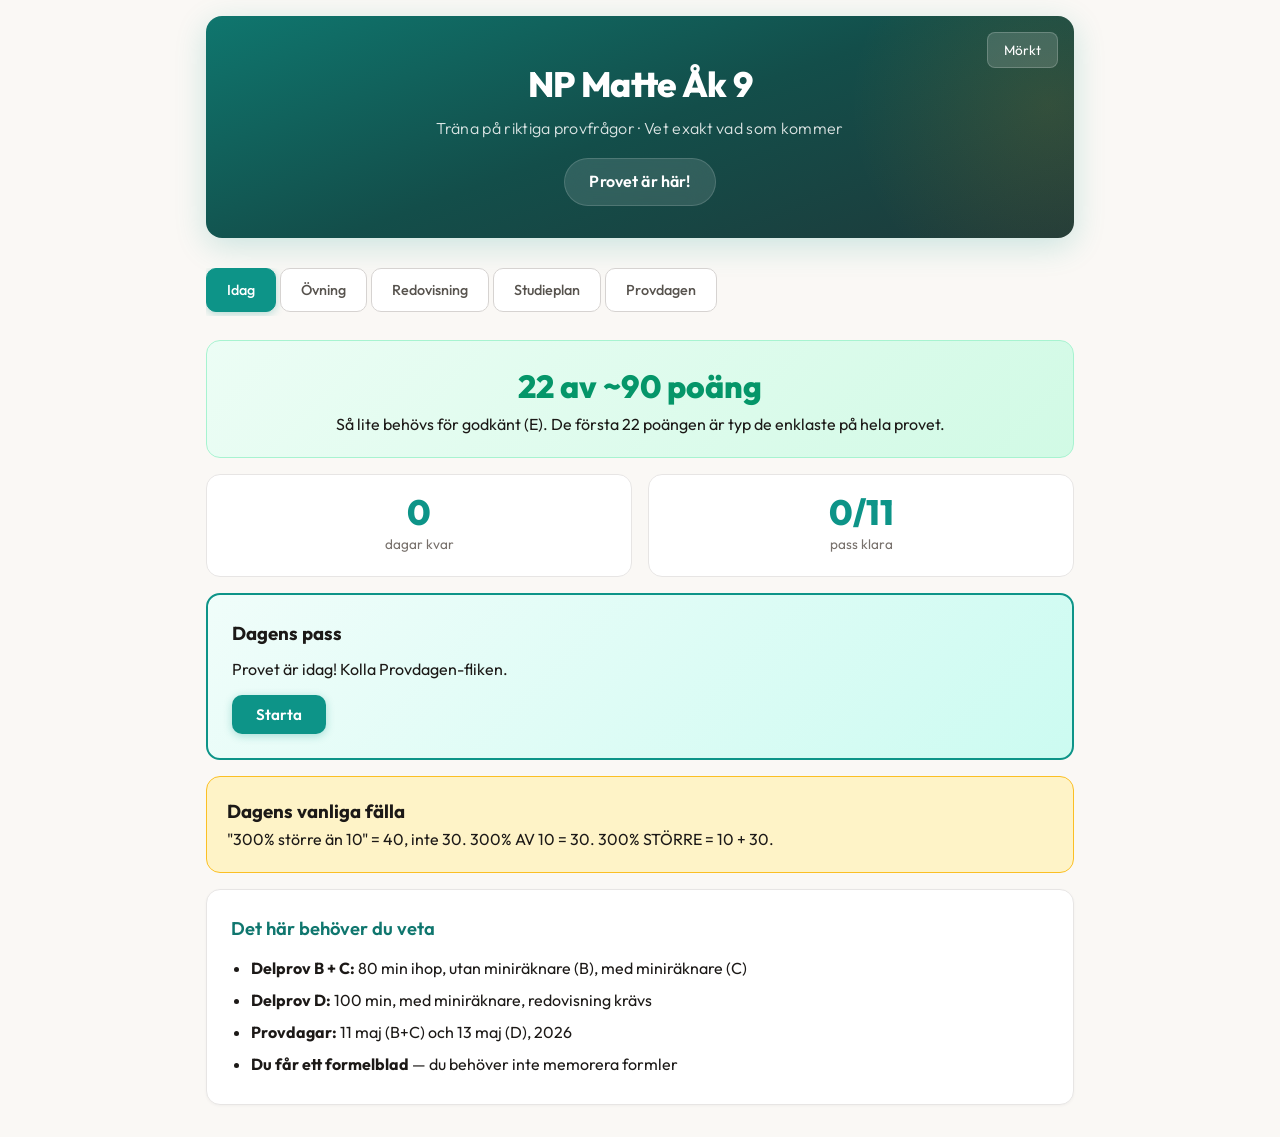
==== commit 7f3b9295: "Add Delprov C walkthrough, improve tone, fix filter chip sync - Add complete Delprov C practice exer" ====
--- a/index.html
+++ b/index.html
@@ -15,7 +15,7 @@
   <div class="container">
     <header>
       <h1>NP Matte Åk 9</h1>
-      <p>Riktiga provfrågor &middot; Smart studieplan &middot; Maximal effekt</p>
+      <p>Träna på riktiga provfrågor &middot; Vet exakt vad som kommer</p>
       <div class="countdown" id="countdown"></div>
       <div class="header-controls">
         <button class="theme-toggle" onclick="toggleTheme()" aria-label="Växla mörkt/ljust läge">Mörkt</button>
@@ -34,7 +34,7 @@
     <div id="view-today" class="tab-content active" role="tabpanel">
       <div class="confidence-boost">
         <div class="big-number">22 av ~90 poäng</div>
-        <p>Det är allt som behövs för godkänt (E). Och de första 22 poängen är de lättaste.</p>
+        <p>Så lite behövs för godkänt (E). De första 22 poängen är typ de enklaste på hela provet.</p>
       </div>
 
       <div class="dashboard-grid">
@@ -60,7 +60,7 @@
       </div>
 
       <div class="card">
-        <h3>Snabbfakta om provet</h3>
+        <h3>Det här behöver du veta</h3>
         <ul style="margin-left: 20px; line-height: 2;">
           <li><strong>Delprov B + C:</strong> 80 min ihop, utan miniräknare (B), med miniräknare (C)</li>
           <li><strong>Delprov D:</strong> 100 min, med miniräknare, redovisning krävs</li>
@@ -74,7 +74,7 @@
     <div id="view-practice" class="tab-content" role="tabpanel">
       <div class="card">
         <h2>Övning</h2>
-        <p>Riktiga frågor från nationella prov 2013–2019. Filtrera efter svårighetsgrad, ämne eller delprov.</p>
+        <p>Frågor tagna direkt från riktiga NP 2013–2019. Filtrera så du tränar på rätt grejer.</p>
       </div>
 
       <div class="filter-bar" id="filterBar">
@@ -122,12 +122,12 @@
     <div id="view-redovisning" class="tab-content" role="tabpanel">
       <div class="card">
         <h2>Redovisningsguide</h2>
-        <p>Det här är skillnaden mellan E och C. Rätt svar utan redovisning = E. Rätt svar med redovisning = C.</p>
+        <p>Här är grejen: rätt svar utan att visa hur du tänkte = E. Samma svar men med stegen utskrivna = C. Läs det här så vet du exakt vad lärarna letar efter.</p>
       </div>
 
       <div class="card">
         <h3>3-stegs-hacket</h3>
-        <p>Gör alltid dessa tre steg i Delprov D:</p>
+        <p>Det här är det enklaste sättet att höja ditt betyg. Gör alltid dessa tre steg i Delprov D:</p>
         <ol style="margin: 16px 0 0 20px; line-height: 2.2;">
           <li><strong>Skriv formeln/metoden</strong> — "Jag använder formeln V = π·r²·h"</li>
           <li><strong>Visa varje beräkningssteg</strong> — substitution → beräkning → resultat</li>
@@ -217,24 +217,24 @@
       <div class="card">
         <h3>Checklista: Innan du skriver in svaret</h3>
         <div id="redovisningChecklist">
-          <div class="checklist-item" onclick="toggleCheckbox(this)">
+          <label class="checklist-item">
             <input type="checkbox"><span>Visar jag VARJE steg? Inte bara slutsvaret?</span>
-          </div>
-          <div class="checklist-item" onclick="toggleCheckbox(this)">
+          </label>
+          <label class="checklist-item">
             <input type="checkbox"><span>Använder jag rätt formel? (Skrev jag den?)</span>
-          </div>
-          <div class="checklist-item" onclick="toggleCheckbox(this)">
+          </label>
+          <label class="checklist-item">
             <input type="checkbox"><span>Har jag ENHETER på mitt slutsvar? (cm², kr, km, etc.)</span>
-          </div>
-          <div class="checklist-item" onclick="toggleCheckbox(this)">
+          </label>
+          <label class="checklist-item">
             <input type="checkbox"><span>Besvarar jag PRECIS den fråga som ställdes?</span>
-          </div>
-          <div class="checklist-item" onclick="toggleCheckbox(this)">
+          </label>
+          <label class="checklist-item">
             <input type="checkbox"><span>Kan någon annan läsa och förstå hur jag tänkte?</span>
-          </div>
-          <div class="checklist-item" onclick="toggleCheckbox(this)">
+          </label>
+          <label class="checklist-item">
             <input type="checkbox"><span>Är svaret rimligt? (Rimlighets-kontroll)</span>
-          </div>
+          </label>
         </div>
       </div>
 
@@ -286,7 +286,7 @@
     <div id="view-plan" class="tab-content" role="tabpanel">
       <div class="card">
         <h2>Studieplan</h2>
-        <p>11 pass som anpassar sig efter hur många dagar du har kvar. Prioriterat efter vad som ger flest poäng.</p>
+        <p>Passen anpassar sig efter hur många dagar du har kvar. Sorterade efter vad som ger mest poäng med minst plugg.</p>
       </div>
       <div id="planContainer"></div>
     </div>
@@ -295,7 +295,7 @@
     <div id="view-exam" class="tab-content" role="tabpanel">
       <div class="card">
         <h2>Provdagen</h2>
-        <p>Allt du behöver veta innan och under provet.</p>
+        <p>Hur du ska tänka under provet. Läs det här kvällen innan.</p>
       </div>
 
       <div class="card">
@@ -358,7 +358,7 @@
       </div>
 
       <div class="card">
-        <h3>Delprov C — procesguide</h3>
+        <h3>Delprov C — processguide</h3>
         <p>Delprov C är alltid EN stor undersökningsuppgift värd 12–14 poäng. Så här tacklar du den:</p>
         <ol style="margin: 16px 0 0 20px; line-height: 2.2;">
           <li><strong>Läs hela uppgiften</strong> innan du börjar (5 min)</li>
@@ -367,6 +367,66 @@
           <li><strong>A-delen</strong> — försök! Skriv en verbal beskrivning av vad som behöver bevisas, även om du inte klarar det algebraiskt</li>
           <li><strong>Delpoäng finns</strong> — ett korrekt resonemang med räknefel ger fortfarande poäng</li>
         </ol>
+      </div>
+
+      <div class="card">
+        <h3>Delprov C — övningsuppgift</h3>
+        <p style="margin-bottom:12px;">Här är en riktig Delprov C-uppgift. Testa att lösa den själv innan du tittar på lösningen.</p>
+
+        <div class="question-card level-c" style="border-left-width:4px;">
+          <div>
+            <span class="level-badge badge-c">Delprov C</span>
+            <span class="badge-topic">12 poäng (4E + 4C + 4A)</span>
+            <span class="badge-source">NP 2016</span>
+          </div>
+          <p class="question-text"><strong>Aritmetiska talföljder</strong><br><br>
+          En aritmetisk talföljd är en talföljd där skillnaden mellan två tal som kommer efter varandra alltid är lika stor.<br><br>
+          Exempel: 3, 7, 11, 15, 19, ... (skillnaden är alltid 4)<br><br>
+          <strong>Uppgift I</strong><br>
+          a) Skriv en aritmetisk talföljd som börjar med 1 och där skillnaden är 3.<br>
+          b) Beräkna summan av de fem första talen i din talföljd.<br>
+          c) Skriv ytterligare en aritmetisk talföljd som börjar med 1 och som har samma summa av de fem första talen. Visa att summan stämmer.<br><br>
+          <strong>Uppgift II</strong><br>
+          a) Undersök vad som händer med summan av de fem första talen i en aritmetisk talföljd som börjar med 1 när du ändrar skillnaden.<br>
+          b) Kan du hitta ett samband?<br>
+          c) Visa algebraiskt att sambandet gäller.</p>
+
+          <button class="reveal-btn" onclick="revealAnswer('delprov_c_example')">Visa lösning steg för steg</button>
+          <div class="hidden-answer" id="answer-delprov_c_example">
+            <h4>Steg-för-steg lösning</h4>
+
+            <p><strong>Uppgift I a) — E-poäng</strong><br>
+            Talföljd med start 1, skillnad 3: <strong>1, 4, 7, 10, 13</strong></p>
+
+            <p><strong>Uppgift I b) — E-poäng</strong><br>
+            Summa = 1 + 4 + 7 + 10 + 13 = <strong>35</strong></p>
+
+            <p><strong>Uppgift I c) — C-poäng</strong><br>
+            En annan talföljd med start 1 och summa 35. Prova skillnad 6: 1, 7, 13, 19, 25. Summa = 1+7+13+19+25 = 65. Nej.<br>
+            Prova skillnad 2: 1, 3, 5, 7, 9. Summa = 25. Nej.<br>
+            Insikt: Summan beror på skillnaden! Med skillnad d: summan av 5 tal = 5·1 + (0+1+2+3+4)·d = 5 + 10d.<br>
+            För summa 35: 5 + 10d = 35, d = 3. Det finns alltså <strong>bara en</strong> talföljd med start 1 och summa 35 bland 5 tal.</p>
+
+            <p><strong>Uppgift II a+b) — C-poäng</strong><br>
+            Undersökning: prova olika skillnader (d):<br>
+            d=1: 1+2+3+4+5 = 15<br>
+            d=2: 1+3+5+7+9 = 25<br>
+            d=3: 1+4+7+10+13 = 35<br>
+            d=4: 1+5+9+13+17 = 45<br>
+            <strong>Samband: Summan = 5 + 10d</strong> (eller: summan ökar med 10 för varje ökning av d med 1)</p>
+
+            <p><strong>Uppgift II c) — A-poäng</strong><br>
+            De fem talen är: 1, 1+d, 1+2d, 1+3d, 1+4d.<br>
+            Summa = 5·1 + (0+1+2+3+4)·d = 5 + 10d. ∎</p>
+
+            <div class="level-tip" style="margin-top:16px;">
+              <strong>Så fick du poängen:</strong><br>
+              E: Skriv talföljden och räkna summan (4 poäng bara genom att göra grunduppgiften)<br>
+              C: Undersök systematiskt och hitta sambandet — skriv "Jag ser att summan ökar med 10..." (4 poäng)<br>
+              A: Visa algebraiskt med variabeln d — "De fem talen är 1, 1+d, 1+2d..." (4 poäng)
+            </div>
+          </div>
+        </div>
       </div>
 
       <div class="card">
@@ -389,30 +449,30 @@
       <div class="card">
         <h3>Checklista: Ta med till provet</h3>
         <div>
-          <div class="checklist-item" onclick="toggleCheckbox(this)">
+          <label class="checklist-item">
             <input type="checkbox"><span>Pennor + blyertspennor (ta flera!)</span>
-          </div>
-          <div class="checklist-item" onclick="toggleCheckbox(this)">
+          </label>
+          <label class="checklist-item">
             <input type="checkbox"><span>Radergummi</span>
-          </div>
-          <div class="checklist-item" onclick="toggleCheckbox(this)">
+          </label>
+          <label class="checklist-item">
             <input type="checkbox"><span>Linjal</span>
-          </div>
-          <div class="checklist-item" onclick="toggleCheckbox(this)">
+          </label>
+          <label class="checklist-item">
             <input type="checkbox"><span>Miniräknare (laddad!) — för Delprov C + D</span>
-          </div>
-          <div class="checklist-item" onclick="toggleCheckbox(this)">
+          </label>
+          <label class="checklist-item">
             <input type="checkbox"><span>Klocka / tidtagare</span>
-          </div>
-          <div class="checklist-item" onclick="toggleCheckbox(this)">
+          </label>
+          <label class="checklist-item">
             <input type="checkbox"><span>Vatten + snack</span>
-          </div>
+          </label>
         </div>
       </div>
 
       <div class="confidence-boost" style="margin-top: 16px;">
-        <p style="font-size: 1.1em; font-weight: 600;">Du klarar det här.</p>
-        <p>Du har tränat på riktiga NP-frågor. Du vet hur provet ser ut. Du vet vad bedömarna letar efter. Det räcker långt.</p>
+        <p style="font-size: 1.1em; font-weight: 600;">Du fixar det här, Malte.</p>
+        <p>Du har sett riktiga provfrågor. Du vet hur provet funkar. Du vet vad som ger poäng. Det är mer förberett än de flesta i din klass.</p>
       </div>
     </div>
   </div>
--- a/style.css
+++ b/style.css
@@ -318,6 +318,12 @@
 body.dark-mode .filter-chip.active {
   background: #0d9488;
   color: white;
+}
+body.dark-mode select,
+body.dark-mode #topicFilter {
+  background: #292524;
+  color: #fafaf9;
+  border-color: #44403c;
 }
 
 /* === QUESTIONS === */
